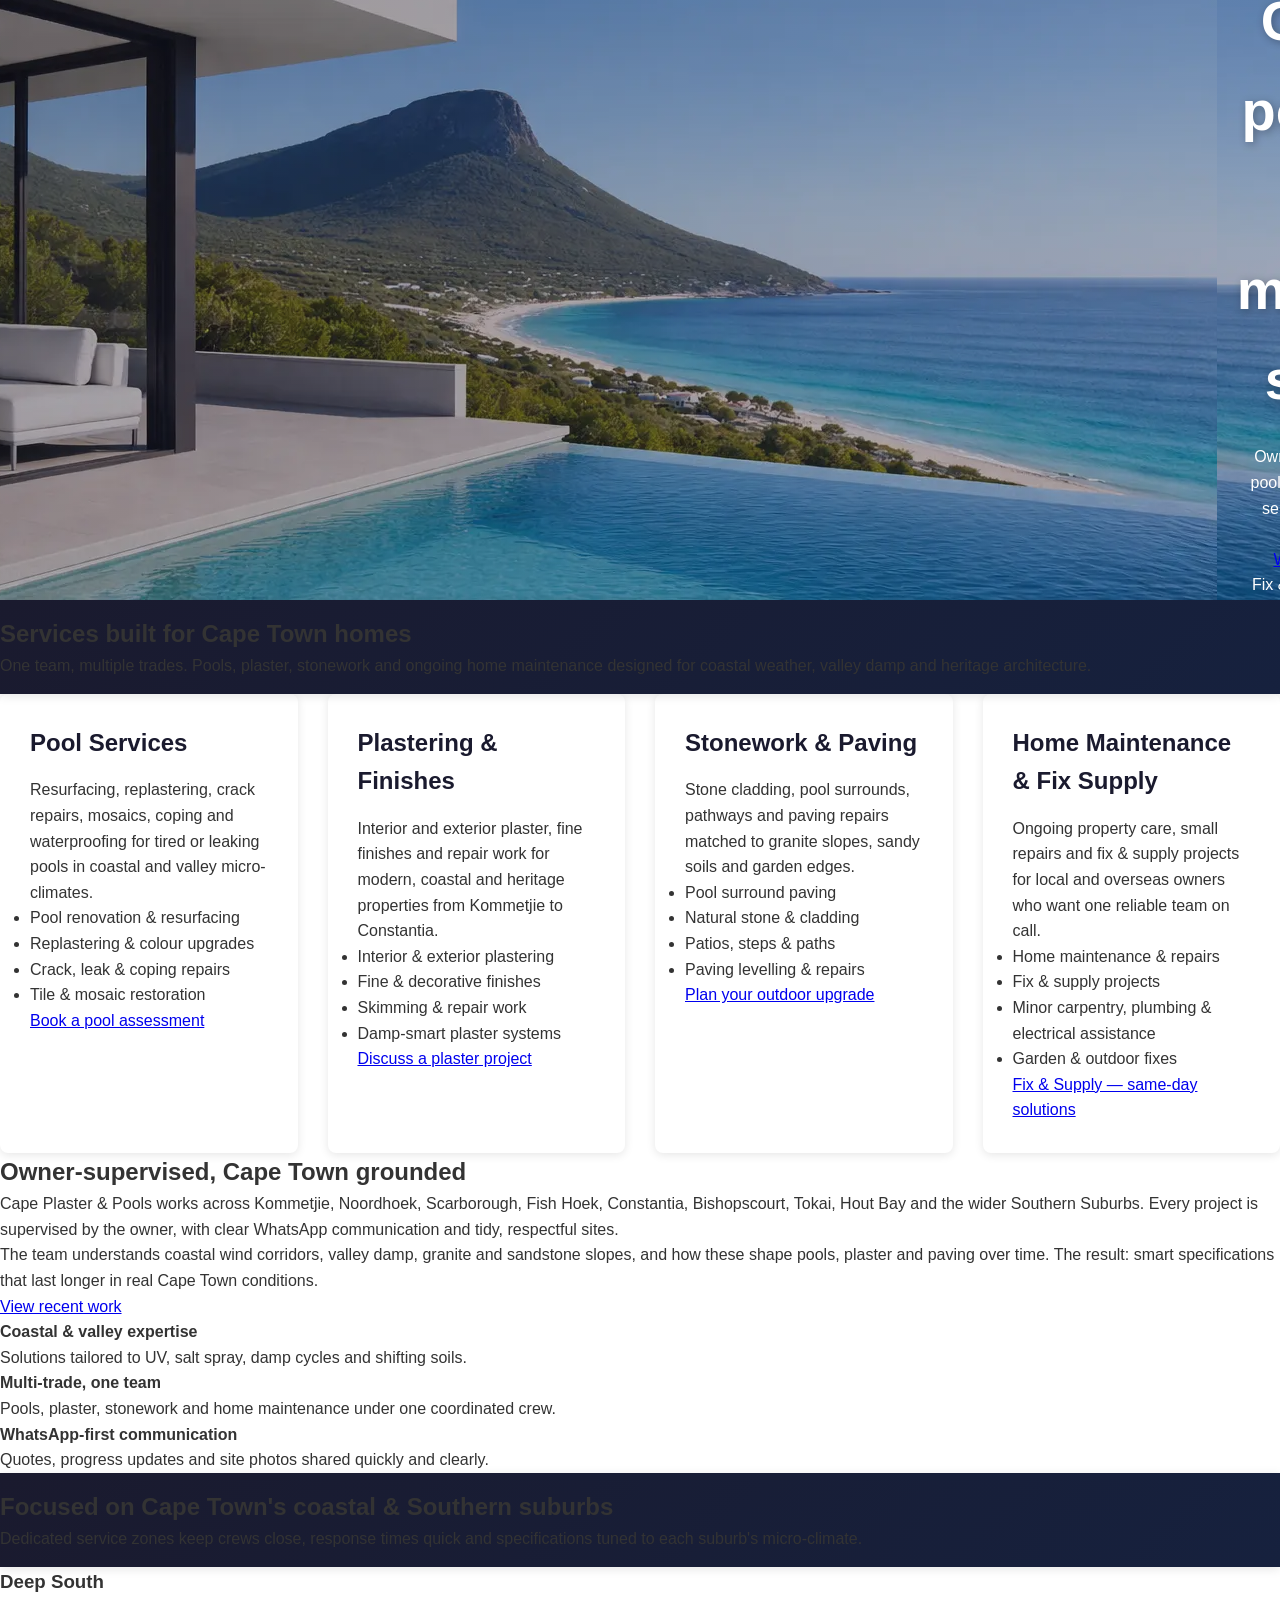
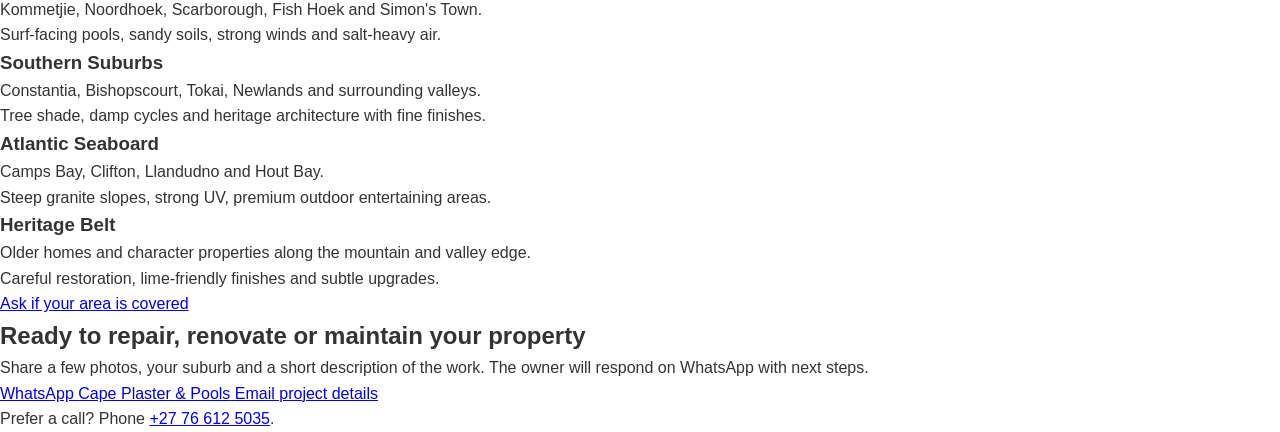
==== index.html @ d8435afc "Policy-gated update: index.html Full replacement with policy-gated version from POLICY-GATED-EXECUTI" ====
<!-- index.html -->
<!--
 * POLICY-GATED FILE
 * Validated against policy and docs before generation.
 * Do not modify outside approved batch tasks.
 * Source: POLICY-GATED-CPP-HANDOFF.md
 * Date: 21 December 2025
-->
<!DOCTYPE html>
<html lang="en">
<head>
    <meta charset="UTF-8" />
    <title>Cape Plaster &amp; Pools | Pool Renovation, Plastering &amp; Home Maintenance</title>
    <meta name="viewport" content="width=device-width, initial-scale=1" />
    <meta name="description" content="Premium pool renovation, plastering, stonework, waterproofing, and home maintenance across Cape Town's Southern Suburbs, Deep South, Atlantic Seaboard and Heritage Belt." />
    <link rel="stylesheet" href="./styles.css" />
    <script defer src="./partials/include.js"></script>
</head>
<body>
    <div id="site-header"></div>

    <main>
        <!-- Hero Section -->
        <section class="hero">
            <div class="hero-media">
                <div class="hero-image-wrap shimmer-border">
                    <img src="./assets/hero.webp" alt="Renovated turquoise pool in Scarborough with clean plaster and stone surround" class="hero-image" />
                </div>
            </div>
            <div class="hero-content">
                <h1>Cape Town pool, plaster &amp; home maintenance specialists</h1>
                <p class="hero-lead">
                    Owner-supervised teams delivering smooth pools, clean plaster, and reliable fix &amp; supply services across Cape Town's coastal and suburban homes.
                </p>
                <div class="hero-ctas">
                    <a href="#contact" class="button cta-primary">
                        <span class="button-text">WhatsApp a quote</span>
                    </a>
                    <a href="#services" class="button cta-secondary">
                        <span class="button-text">View core services</span>
                    </a>
                </div>
                <div class="hero-badges">
                    <span class="badge">Fix &amp; Supply specialists</span>
                    <span class="badge">Deep South coastal ready</span>
                    <span class="badge">Owner-supervised crews</span>
                </div>
            </div>
        </section>

        <!-- Services Overview -->
        <section id="services" class="section section-services">
            <header class="section-header">
                <h2>Services built for Cape Town homes</h2>
                <p>
                    One team, multiple trades. Pools, plaster, stonework and ongoing home maintenance designed for coastal weather, valley damp and heritage architecture.
                </p>
            </header>

            <div class="services-grid">
                <!-- Pool Services -->
                <article class="service-card">
                    <h3>Pool Services</h3>
                    <p>
                        Resurfacing, replastering, crack repairs, mosaics, coping and waterproofing for tired or leaking pools in coastal and valley micro-climates.
                    </p>
                    <ul class="service-list">
                        <li>Pool renovation &amp; resurfacing</li>
                        <li>Replastering &amp; colour upgrades</li>
                        <li>Crack, leak &amp; coping repairs</li>
                        <li>Tile &amp; mosaic restoration</li>
                    </ul>
                    <a href="#contact" class="service-link">Book a pool assessment</a>
                </article>

                <!-- Plastering & Finishes -->
                <article class="service-card">
                    <h3>Plastering &amp; Finishes</h3>
                    <p>
                        Interior and exterior plaster, fine finishes and repair work for modern, coastal and heritage properties from Kommetjie to Constantia.
                    </p>
                    <ul class="service-list">
                        <li>Interior &amp; exterior plastering</li>
                        <li>Fine &amp; decorative finishes</li>
                        <li>Skimming &amp; repair work</li>
                        <li>Damp-smart plaster systems</li>
                    </ul>
                    <a href="#contact" class="service-link">Discuss a plaster project</a>
                </article>

                <!-- Stonework & Paving -->
                <article class="service-card">
                    <h3>Stonework &amp; Paving</h3>
                    <p>
                        Stone cladding, pool surrounds, pathways and paving repairs matched to granite slopes, sandy soils and garden edges.
                    </p>
                    <ul class="service-list">
                        <li>Pool surround paving</li>
                        <li>Natural stone &amp; cladding</li>
                        <li>Patios, steps &amp; paths</li>
                        <li>Paving levelling &amp; repairs</li>
                    </ul>
                    <a href="#contact" class="service-link">Plan your outdoor upgrade</a>
                </article>

                <!-- Home Maintenance & Fix Supply -->
                <article class="service-card service-primary">
                    <h3>Home Maintenance &amp; Fix Supply</h3>
                    <p>
                        Ongoing property care, small repairs and fix &amp; supply projects for local and overseas owners who want one reliable team on call.
                    </p>
                    <ul class="service-list">
                        <li>Home maintenance &amp; repairs</li>
                        <li>Fix &amp; supply projects</li>
                        <li>Minor carpentry, plumbing &amp; electrical assistance</li>
                        <li>Garden &amp; outdoor fixes</li>
                    </ul>
                    <a href="#contact" class="service-link service-link-primary">Fix &amp; Supply — same-day solutions</a>
                </article>
            </div>
        </section>

        <!-- About Preview -->
        <section id="about" class="section section-about">
            <div class="about-inner">
                <div class="about-copy">
                    <h2>Owner-supervised, Cape Town grounded</h2>
                    <p>
                        Cape Plaster &amp; Pools works across Kommetjie, Noordhoek, Scarborough, Fish Hoek, Constantia, Bishopscourt, Tokai, Hout Bay and the wider Southern Suburbs.
                        Every project is supervised by the owner, with clear WhatsApp communication and tidy, respectful sites.
                    </p>
                    <p>
                        The team understands coastal wind corridors, valley damp, granite and sandstone slopes, and how these shape pools, plaster and paving over time.
                        The result: smart specifications that last longer in real Cape Town conditions.
                    </p>
                    <a href="#portfolio" class="button link-button">
                        <span class="button-text">View recent work</span>
                    </a>
                </div>
                <div class="about-points">
                    <div class="about-point">
                        <h4>Coastal &amp; valley expertise</h4>
                        <p>Solutions tailored to UV, salt spray, damp cycles and shifting soils.</p>
                    </div>
                    <div class="about-point">
                        <h4>Multi-trade, one team</h4>
                        <p>Pools, plaster, stonework and home maintenance under one coordinated crew.</p>
                    </div>
                    <div class="about-point">
                        <h4>WhatsApp-first communication</h4>
                        <p>Quotes, progress updates and site photos shared quickly and clearly.</p>
                    </div>
                </div>
            </div>
        </section>

        <!-- Areas Preview -->
        <section id="areas" class="section section-areas">
            <header class="section-header">
                <h2>Focused on Cape Town's coastal &amp; Southern suburbs</h2>
                <p>
                    Dedicated service zones keep crews close, response times quick and specifications tuned to each suburb's micro-climate.
                </p>
            </header>
            <div class="areas-grid">
                <article class="area-card">
                    <h3>Deep South</h3>
                    <p>Kommetjie, Noordhoek, Scarborough, Fish Hoek and Simon's Town.</p>
                    <p>Surf-facing pools, sandy soils, strong winds and salt-heavy air.</p>
                </article>
                <article class="area-card">
                    <h3>Southern Suburbs</h3>
                    <p>Constantia, Bishopscourt, Tokai, Newlands and surrounding valleys.</p>
                    <p>Tree shade, damp cycles and heritage architecture with fine finishes.</p>
                </article>
                <article class="area-card">
                    <h3>Atlantic Seaboard</h3>
                    <p>Camps Bay, Clifton, Llandudno and Hout Bay.</p>
                    <p>Steep granite slopes, strong UV, premium outdoor entertaining areas.</p>
                </article>
                <article class="area-card">
                    <h3>Heritage Belt</h3>
                    <p>Older homes and character properties along the mountain and valley edge.</p>
                    <p>Careful restoration, lime-friendly finishes and subtle upgrades.</p>
                </article>
            </div>
            <div class="areas-cta">
                <a href="#contact" class="button cta-secondary">
                    <span class="button-text">Ask if your area is covered</span>
                </a>
            </div>
        </section>

        <!-- Contact / Quote CTA -->
        <section id="contact" class="section section-contact">
            <div class="contact-inner">
                <div class="contact-copy">
                    <h2>Ready to repair, renovate or maintain your property</h2>
                    <p>
                        Share a few photos, your suburb and a short description of the work.
                        The owner will respond on WhatsApp with next steps.
                    </p>
                </div>
                <div class="contact-actions">
                    <a href="https://wa.me/27766125035?text=Hi%2C%20I%27d%20like%20a%20quote" class="button cta-primary" target="_blank" rel="noopener">
                        <span class="button-text">WhatsApp Cape Plaster &amp; Pools</span>
                    </a>
                    <a href="mailto:quote@capeplasterandpools.co.za" class="button cta-secondary">
                        <span class="button-text">Email project details</span>
                    </a>
                    <p class="contact-note">
                        Prefer a call? Phone <a href="tel:+27766125035">+27 76 612 5035</a>.
                    </p>
                </div>
            </div>
        </section>
    </main>

    <div id="site-footer"></div>
</body>
</html>
---- styles.css ----
* {
    margin: 0;
    padding: 0;
    box-sizing: border-box;
}

body {
    font-family: -apple-system, BlinkMacSystemFont, 'Segoe UI', Roboto, Oxygen, Ubuntu, Cantarell, sans-serif;
    line-height: 1.6;
    color: #333;
}

.container {
    max-width: 1200px;
    margin: 0 auto;
    padding: 0 20px;
}

/* Header Styles */
header {
    background: linear-gradient(135deg, #1a1a2e 0%, #16213e 100%);
    padding: 15px 0;
    position: sticky;
    top: 0;
    z-index: 1000;
    box-shadow: 0 2px 10px rgba(0,0,0,0.1);
}

.header-container {
    max-width: 1200px;
    margin: 0 auto;
    padding: 0 20px;
    display: flex;
    justify-content: space-between;
    align-items: center;
}

.logo-link {
    display: flex;
    align-items: center;
}

.logo {
    height: 40px;
    width: auto;
}

nav {
    display: flex;
    align-items: center;
    gap: 30px;
}

.nav-links {
    display: flex;
    list-style: none;
    gap: 30px;
    align-items: center;
}

.nav-links a {
    color: #fff;
    text-decoration: none;
    font-weight: 500;
    transition: color 0.3s ease;
}

.nav-links a:hover {
    color: #00d4ff;
}

.dropdown {
    position: relative;
}

.dropdown-content {
    display: none;
    position: absolute;
    top: 100%;
    left: 0;
    background: #16213e;
    min-width: 200px;
    box-shadow: 0 4px 12px rgba(0,0,0,0.2);
    border-radius: 4px;
    margin-top: 10px;
    padding: 10px 0;
}

.dropdown:hover .dropdown-content {
    display: block;
}

.dropdown-content a {
    display: block;
    padding: 10px 20px;
    color: #fff;
}

.dropdown-content a:hover {
    background: rgba(0, 212, 255, 0.1);
}

.header-cta {
    background: #00d4ff;
    color: #1a1a2e;
    padding: 10px 24px;
    border-radius: 4px;
    text-decoration: none;
    font-weight: 600;
    transition: all 0.3s ease;
}

.header-cta:hover {
    background: #00b8e6;
    transform: translateY(-2px);
}

/* Hero Section */
.hero {
    position: relative;
    height: 600px;
    display: flex;
    align-items: center;
    justify-content: center;
    text-align: center;
    color: white;
    overflow: hidden;
    background: url('./assets/hero.webp') center center/cover no-repeat;
}

.hero::before {
    content: '';
    position: absolute;
    top: 0;
    left: 0;
    right: 0;
    bottom: 0;
    background: linear-gradient(135deg, rgba(26, 26, 46, 0.4) 0%, rgba(22, 33, 62, 0.3) 100%);
    z-index: 1;
}

.hero-content {
    position: relative;
    z-index: 2;
    max-width: 800px;
    padding: 0 20px;
}

.hero h1 {
    font-size: 3.5rem;
    margin-bottom: 20px;
    font-weight: 700;
    text-shadow: 2px 2px 8px rgba(0,0,0,0.3);
}

.hero-subtitle {
    font-size: 1.8rem;
    margin-bottom: 15px;
    font-weight: 300;
    text-shadow: 1px 1px 4px rgba(0,0,0,0.3);
}

.hero-regions {
    font-size: 1.2rem;
    margin-bottom: 30px;
    opacity: 0.95;
    text-shadow: 1px 1px 4px rgba(0,0,0,0.3);
}

.cta-button {
    display: inline-block;
    background: #00d4ff;
    color: #1a1a2e;
    padding: 15px 40px;
    font-size: 1.1rem;
    font-weight: 600;
    text-decoration: none;
    border-radius: 4px;
    transition: all 0.3s ease;
    box-shadow: 0 4px 15px rgba(0, 212, 255, 0.3);
}

.cta-button:hover {
    background: #00b8e6;
    transform: translateY(-3px);
    box-shadow: 0 6px 20px rgba(0, 212, 255, 0.4);
}

/* Services Overview */
.services-overview {
    padding: 80px 0;
    background: #f8f9fa;
}

.services-overview h2 {
    text-align: center;
    font-size: 2.5rem;
    margin-bottom: 50px;
    color: #1a1a2e;
}

.services-grid {
    display: grid;
    grid-template-columns: repeat(auto-fit, minmax(250px, 1fr));
    gap: 30px;
}

.service-card {
    background: white;
    padding: 30px;
    border-radius: 8px;
    box-shadow: 0 2px 10px rgba(0,0,0,0.1);
    transition: transform 0.3s ease;
}

.service-card:hover {
    transform: translateY(-5px);
}

.service-card h3 {
    color: #1a1a2e;
    margin-bottom: 15px;
    font-size: 1.5rem;
}

/* About Preview */
.about-preview {
    padding: 80px 0;
    text-align: center;
}

.about-preview h2 {
    font-size: 2.5rem;
    margin-bottom: 30px;
    color: #1a1a2e;
}

.about-preview p {
    font-size: 1.2rem;
    max-width: 800px;
    margin: 0 auto;
    line-height: 1.8;
}

/* Footer Styles */
footer {
    background: linear-gradient(135deg, #1a1a2e 0%, #16213e 100%);
    color: #fff;
    padding: 60px 0 30px;
}

.footer-container {
    max-width: 1200px;
    margin: 0 auto;
    padding: 0 20px;
}

.footer-top {
    display: grid;
    grid-template-columns: 1fr 3fr;
    gap: 60px;
    margin-bottom: 40px;
    align-items: start;
}

.footer-logo-section {
    display: flex;
    flex-direction: column;
    align-items: center;
}

.footer-logo {
    height: 80px;
    width: auto;
    margin-bottom: 20px;
}

.footer-social {
    display: flex;
    gap: 15px;
    margin-bottom: 20px;
}

.social-icon {
    width: 32px;
    height: 32px;
    display: flex;
    align-items: center;
    justify-content: center;
    background: rgba(255, 255, 255, 0.1);
    border-radius: 50%;
    transition: all 0.3s ease;
    text-decoration: none;
    color: #fff;
    font-size: 16px;
}

.social-icon:hover {
    background: #00d4ff;
    color: #1a1a2e;
    transform: translateY(-3px);
}

.footer-whatsapp {
    background: #25D366;
    color: white;
    padding: 12px 28px;
    border-radius: 4px;
    text-decoration: none;
    font-weight: 600;
    transition: all 0.3s ease;
    display: inline-block;
}

.footer-whatsapp:hover {
    background: #20ba5a;
    transform: translateY(-2px);
}

.footer-grid {
    display: grid;
    grid-template-columns: repeat(5, 1fr);
    gap: 40px;
}

.footer-column h4 {
    margin-bottom: 20px;
    font-size: 1.1rem;
    color: #00d4ff;
}

.footer-column ul {
    list-style: none;
}

.footer-column ul li {
    margin-bottom: 12px;
}

.footer-column a {
    color: #fff;
    text-decoration: none;
    transition: color 0.3s ease;
}

.footer-column a:hover {
    color: #00d4ff;
}

.footer-text {
    text-align: center;
    margin-top: 40px;
    padding-top: 30px;
    border-top: 1px solid rgba(255, 255, 255, 0.1);
}

.footer-bottom {
    text-align: center;
    padding-top: 30px;
    margin-top: 30px;
    border-top: 1px solid rgba(255, 255, 255, 0.1);
    font-size: 0.9rem;
    opacity: 0.8;
}

/* Responsive Design */
@media (max-width: 768px) {
    .hero h1 {
        font-size: 2rem;
    }
    
    .hero-subtitle {
        font-size: 1.2rem;
    }
    
    .hero-regions {
        font-size: 1rem;
    }
    
    .nav-links {
        flex-direction: column;
        gap: 15px;
    }
    
    .footer-top {
        grid-template-columns: 1fr;
    }
    
    .footer-grid {
        grid-template-columns: repeat(2, 1fr);
        gap: 30px;
    }
}
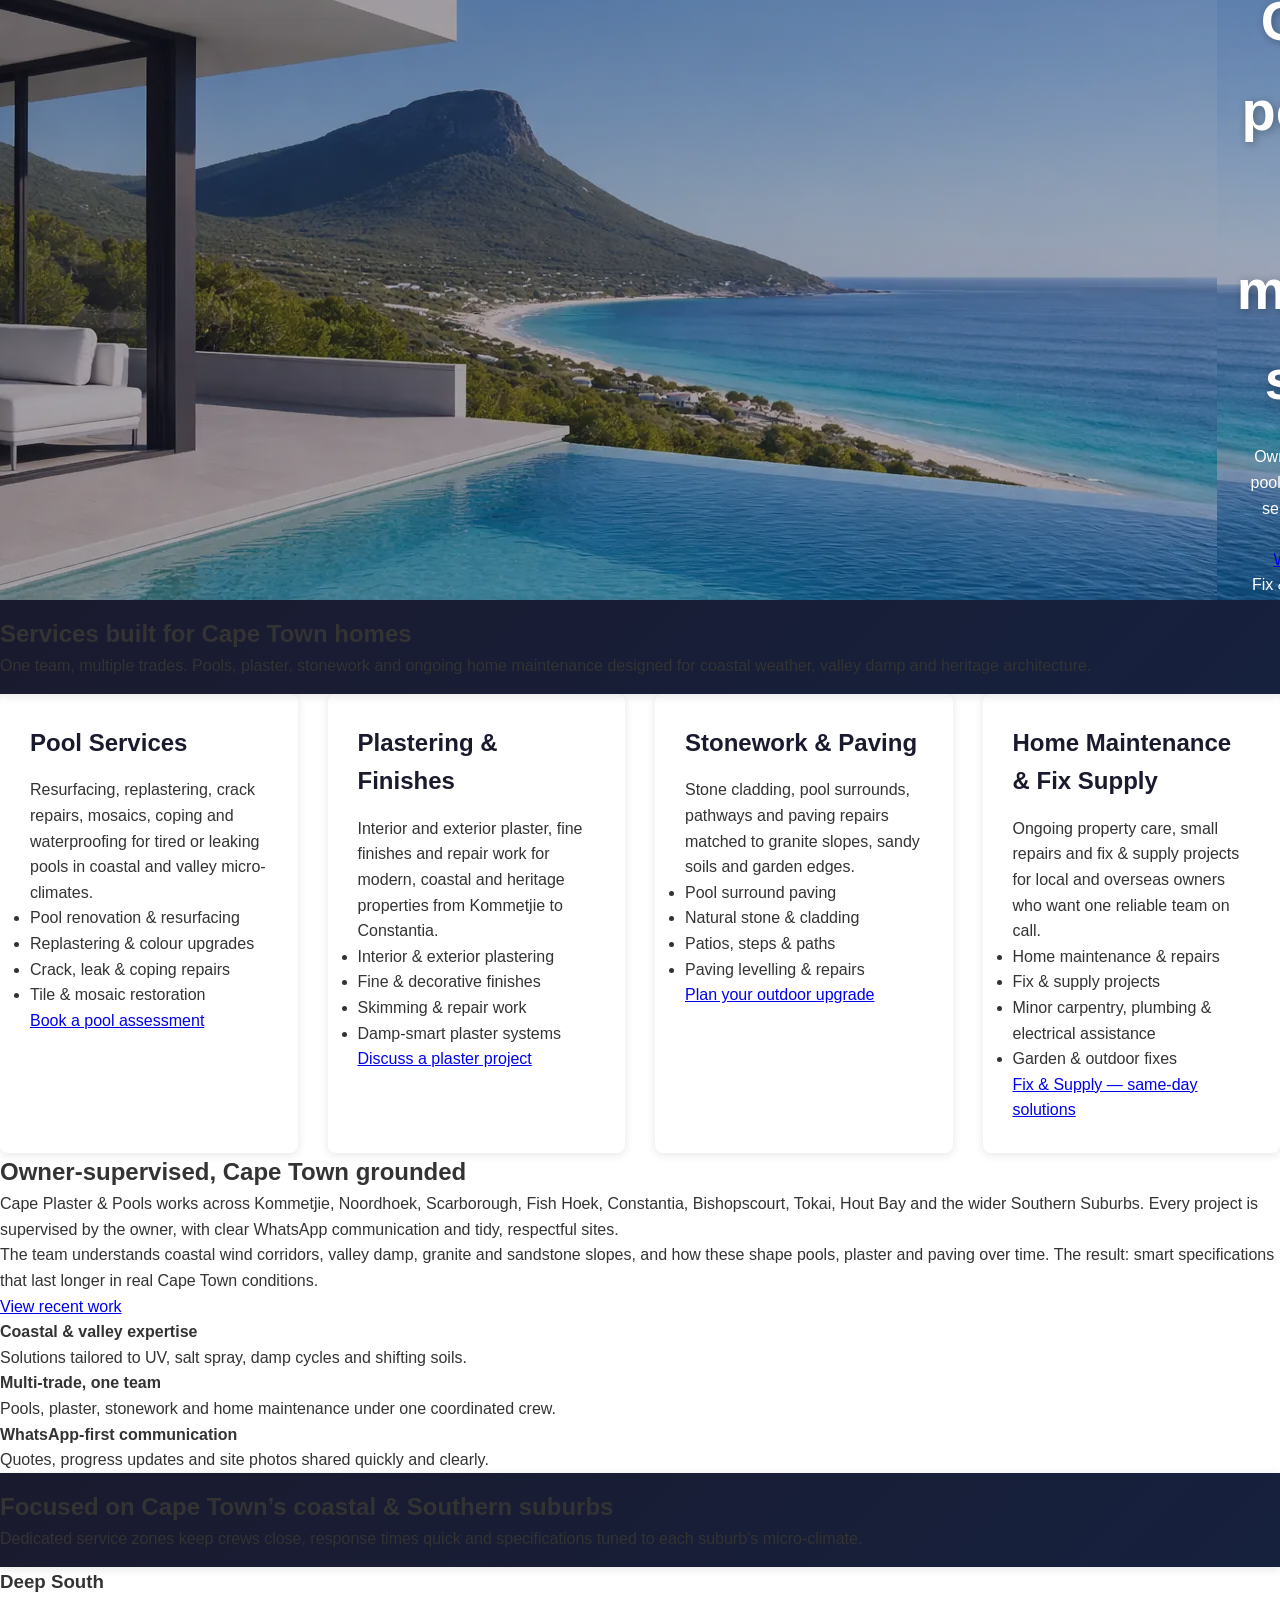
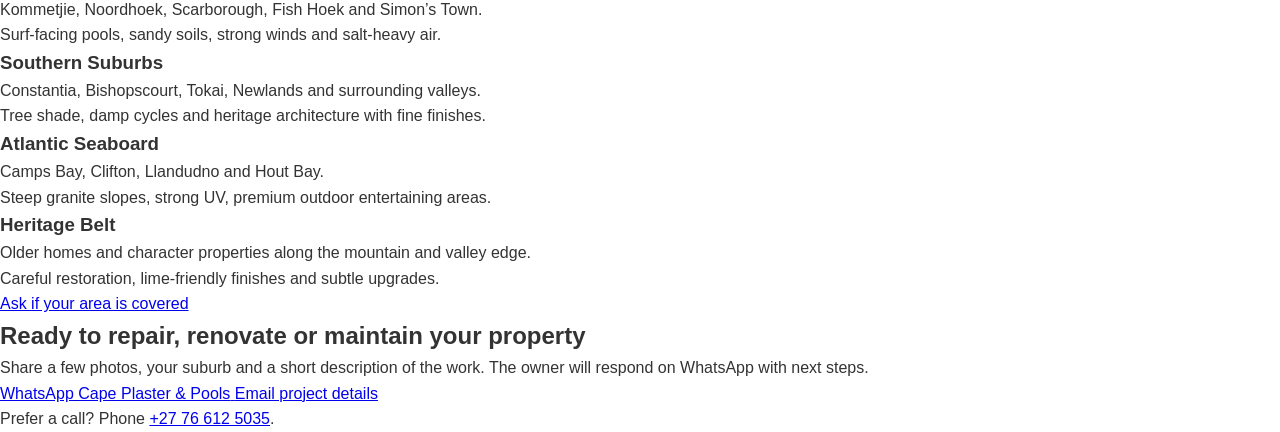
==== commit 3d327e2d: "Update index.html" ====
--- a/index.html
+++ b/index.html
@@ -1,3 +1,4 @@
+
 <!-- index.html -->
 <!--
  * POLICY-GATED FILE
@@ -12,7 +13,7 @@
     <meta charset="UTF-8" />
     <title>Cape Plaster &amp; Pools | Pool Renovation, Plastering &amp; Home Maintenance</title>
     <meta name="viewport" content="width=device-width, initial-scale=1" />
-    <meta name="description" content="Premium pool renovation, plastering, stonework, waterproofing, and home maintenance across Cape Town's Southern Suburbs, Deep South, Atlantic Seaboard and Heritage Belt." />
+    <meta name="description" content="Premium pool renovation, plastering, stonework, waterproofing, and home maintenance across Cape Town’s Southern Suburbs, Deep South, Atlantic Seaboard and Heritage Belt." />
     <link rel="stylesheet" href="./styles.css" />
     <script defer src="./partials/include.js"></script>
 </head>
@@ -30,7 +31,7 @@
             <div class="hero-content">
                 <h1>Cape Town pool, plaster &amp; home maintenance specialists</h1>
                 <p class="hero-lead">
-                    Owner-supervised teams delivering smooth pools, clean plaster, and reliable fix &amp; supply services across Cape Town's coastal and suburban homes.
+                    Owner-supervised teams delivering smooth pools, clean plaster, and reliable fix &amp; supply services across Cape Town’s coastal and suburban homes.
                 </p>
                 <div class="hero-ctas">
                     <a href="#contact" class="button cta-primary">
@@ -157,15 +158,15 @@
         <!-- Areas Preview -->
         <section id="areas" class="section section-areas">
             <header class="section-header">
-                <h2>Focused on Cape Town's coastal &amp; Southern suburbs</h2>
+                <h2>Focused on Cape Town’s coastal &amp; Southern suburbs</h2>
                 <p>
-                    Dedicated service zones keep crews close, response times quick and specifications tuned to each suburb's micro-climate.
+                    Dedicated service zones keep crews close, response times quick and specifications tuned to each suburb’s micro-climate.
                 </p>
             </header>
             <div class="areas-grid">
                 <article class="area-card">
                     <h3>Deep South</h3>
-                    <p>Kommetjie, Noordhoek, Scarborough, Fish Hoek and Simon's Town.</p>
+                    <p>Kommetjie, Noordhoek, Scarborough, Fish Hoek and Simon’s Town.</p>
                     <p>Surf-facing pools, sandy soils, strong winds and salt-heavy air.</p>
                 </article>
                 <article class="area-card">
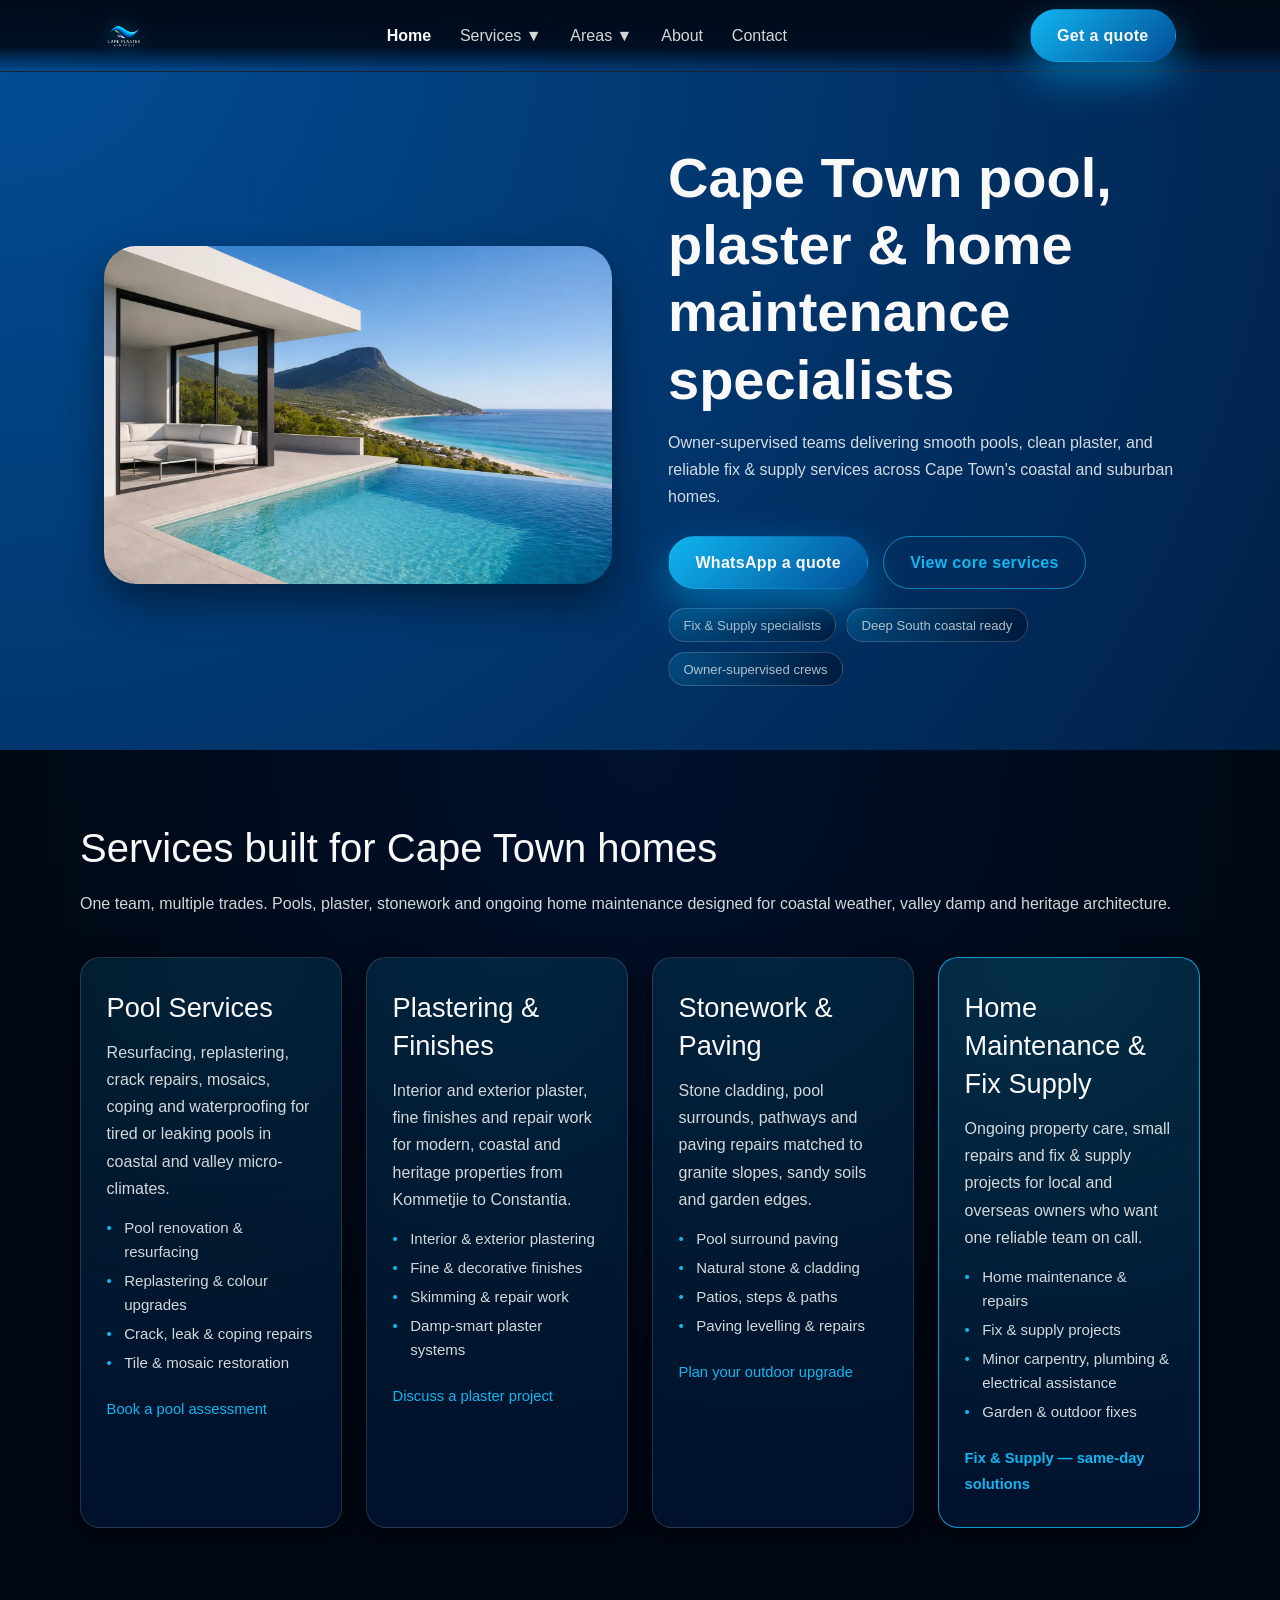
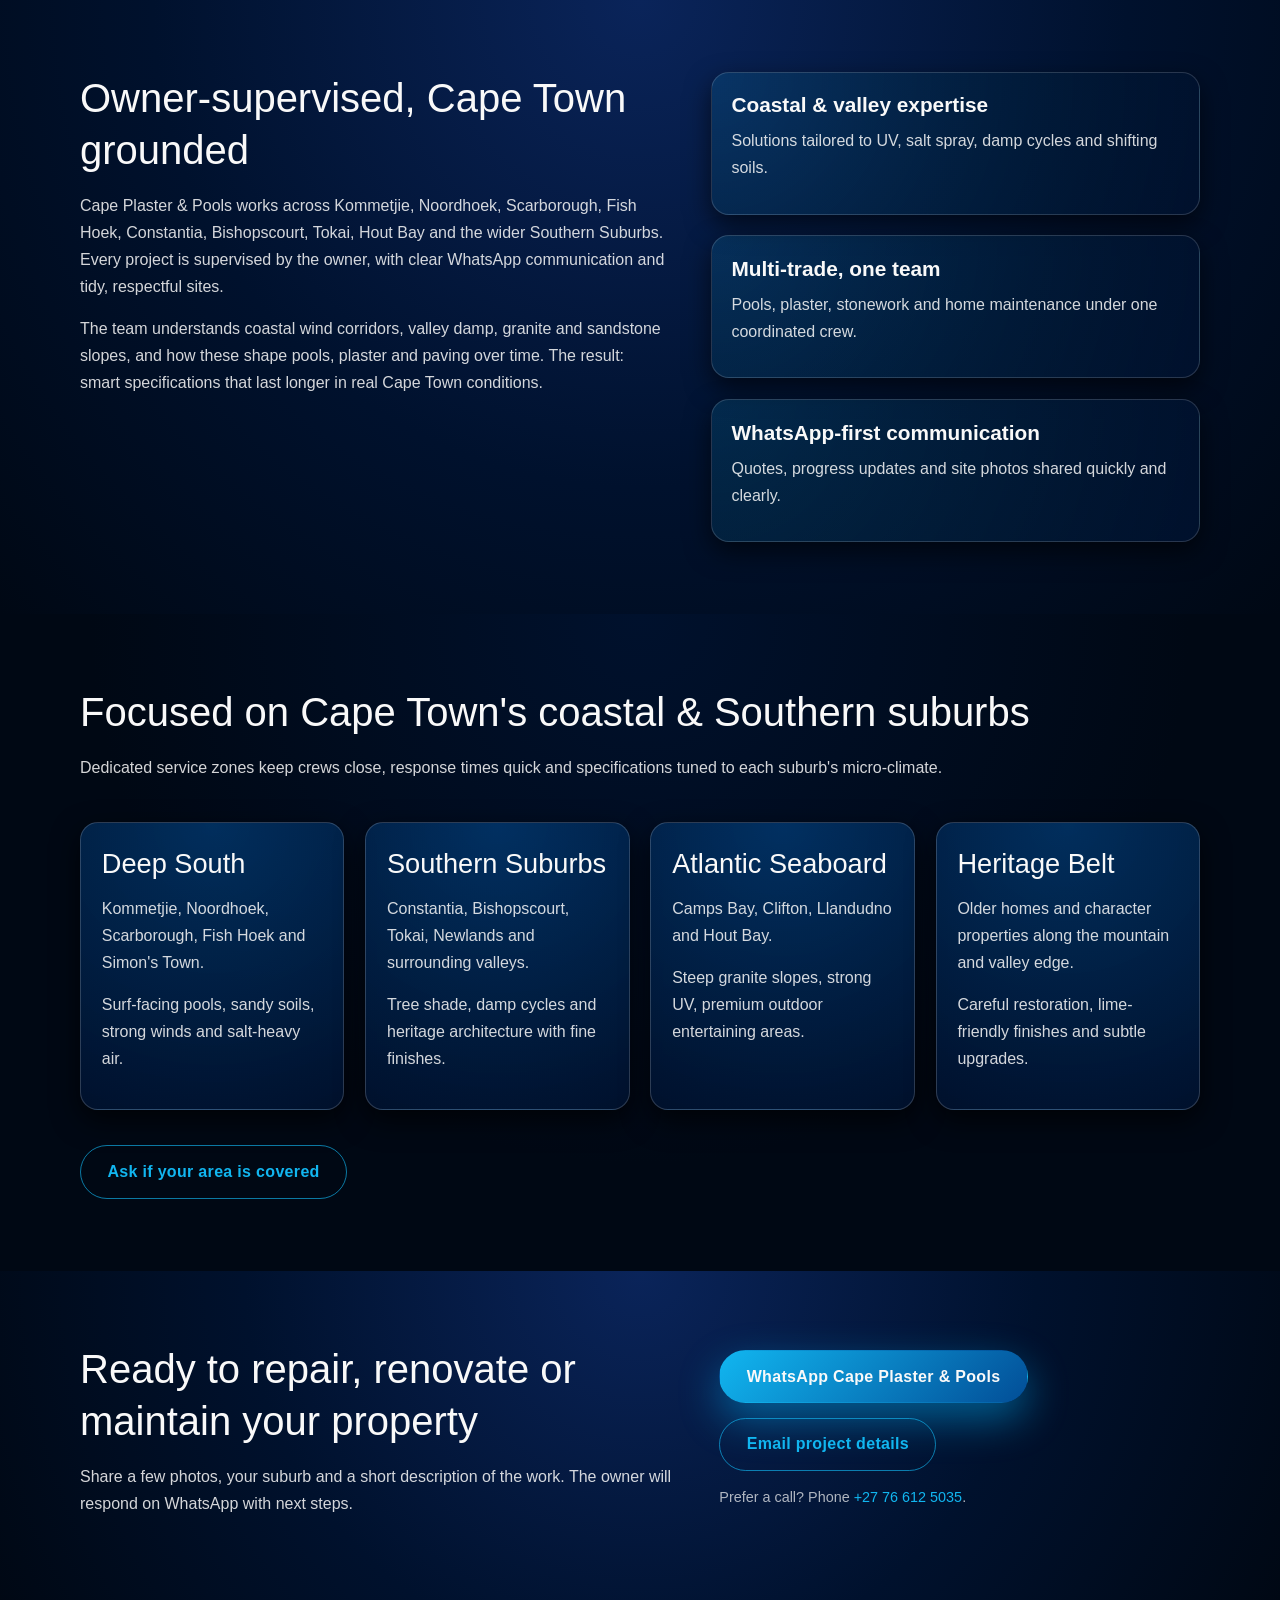
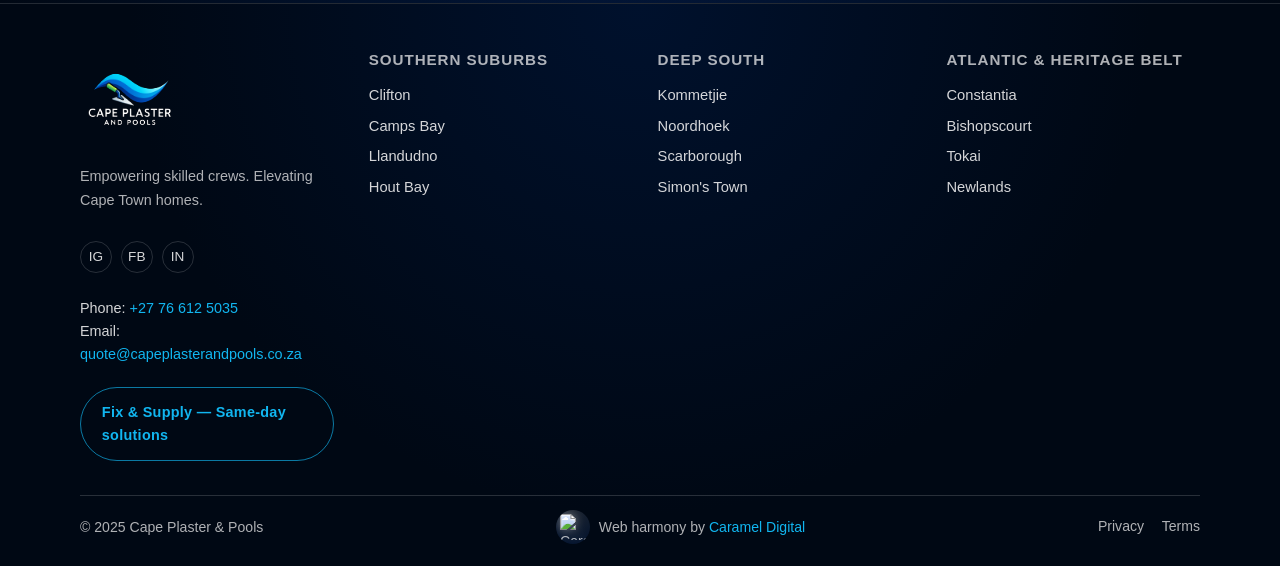
==== commit 21a6d5da: "feat: add favicon links and remove portfolio button from about section" ====
--- a/index.html
+++ b/index.html
@@ -1,11 +1,10 @@
-
 <!-- index.html -->
 <!--
  * POLICY-GATED FILE
  * Validated against policy and docs before generation.
  * Do not modify outside approved batch tasks.
  * Source: POLICY-GATED-CPP-HANDOFF.md
- * Date: 21 December 2025
+ * Date: 2 January 2026
 -->
 <!DOCTYPE html>
 <html lang="en">
@@ -13,7 +12,12 @@
     <meta charset="UTF-8" />
     <title>Cape Plaster &amp; Pools | Pool Renovation, Plastering &amp; Home Maintenance</title>
     <meta name="viewport" content="width=device-width, initial-scale=1" />
-    <meta name="description" content="Premium pool renovation, plastering, stonework, waterproofing, and home maintenance across Cape Town’s Southern Suburbs, Deep South, Atlantic Seaboard and Heritage Belt." />
+    <meta name="description" content="Premium pool renovation, plastering, stonework, waterproofing, and home maintenance across Cape Town's Southern Suburbs, Deep South, Atlantic Seaboard and Heritage Belt." />
+    
+    <!-- Favicon -->
+    <link rel="icon" type="image/svg+xml" href="./favicon.svg" />
+    <link rel="alternate icon" href="./favicon.ico" />
+    
     <link rel="stylesheet" href="./styles.css" />
     <script defer src="./partials/include.js"></script>
 </head>
@@ -31,7 +35,7 @@
             <div class="hero-content">
                 <h1>Cape Town pool, plaster &amp; home maintenance specialists</h1>
                 <p class="hero-lead">
-                    Owner-supervised teams delivering smooth pools, clean plaster, and reliable fix &amp; supply services across Cape Town’s coastal and suburban homes.
+                    Owner-supervised teams delivering smooth pools, clean plaster, and reliable fix &amp; supply services across Cape Town's coastal and suburban homes.
                 </p>
                 <div class="hero-ctas">
                     <a href="#contact" class="button cta-primary">
@@ -134,9 +138,6 @@
                         The team understands coastal wind corridors, valley damp, granite and sandstone slopes, and how these shape pools, plaster and paving over time.
                         The result: smart specifications that last longer in real Cape Town conditions.
                     </p>
-                    <a href="#portfolio" class="button link-button">
-                        <span class="button-text">View recent work</span>
-                    </a>
                 </div>
                 <div class="about-points">
                     <div class="about-point">
@@ -158,15 +159,15 @@
         <!-- Areas Preview -->
         <section id="areas" class="section section-areas">
             <header class="section-header">
-                <h2>Focused on Cape Town’s coastal &amp; Southern suburbs</h2>
+                <h2>Focused on Cape Town's coastal &amp; Southern suburbs</h2>
                 <p>
-                    Dedicated service zones keep crews close, response times quick and specifications tuned to each suburb’s micro-climate.
+                    Dedicated service zones keep crews close, response times quick and specifications tuned to each suburb's micro-climate.
                 </p>
             </header>
             <div class="areas-grid">
                 <article class="area-card">
                     <h3>Deep South</h3>
-                    <p>Kommetjie, Noordhoek, Scarborough, Fish Hoek and Simon’s Town.</p>
+                    <p>Kommetjie, Noordhoek, Scarborough, Fish Hoek and Simon's Town.</p>
                     <p>Surf-facing pools, sandy soils, strong winds and salt-heavy air.</p>
                 </article>
                 <article class="area-card">
@@ -219,4 +220,4 @@
 
     <div id="site-footer"></div>
 </body>
-</html>
+</html>
--- a/styles.css
+++ b/styles.css
@@ -1,393 +1,980 @@
-* {
+/* styles.css */
+/*
+ * POLICY-GATED FILE
+ * Validated against policy and docs before generation.
+ * Do not modify outside approved batch tasks.
+ * Source: POLICY-GATED-CPP-HANDOFF.md
+ * Date: 21 December 2025
+ */
+
+/* Root tokens */
+:root {
+    /* Official CPP Colors - DO NOT DEVIATE */
+    --deep-dark-blue: #00112d;
+    --dark-blue: #0a245a;
+    --vivid-azure: #024e97;
+    --bright-blue: #11b6f0;
+    --light-grey: #f9f9f9;
+
+    /* Text Colors */
+    --text-primary: #f9f9f9;
+    --text-secondary: rgba(249, 249, 249, 0.85);
+    --text-dim: rgba(249, 249, 249, 0.7);
+
+    /* Other tokens */
+    --header-height: 72px;
+    --container-width: 1120px;
+    --radius-soft: 14px;
+    --radius-pill: 999px;
+    --shadow-soft: 0 18px 40px rgba(0, 0, 0, 0.45);
+    --transition-fast: 0.22s ease-out;
+    --transition-med: 0.4s ease-out;
+}
+
+/* Global reset */
+*,
+*::before,
+*::after {
+    box-sizing: border-box;
+}
+
+html,
+body {
     margin: 0;
     padding: 0;
-    box-sizing: border-box;
 }
 
 body {
-    font-family: -apple-system, BlinkMacSystemFont, 'Segoe UI', Roboto, Oxygen, Ubuntu, Cantarell, sans-serif;
+    font-family: -apple-system, BlinkMacSystemFont, "Segoe UI", Roboto, Oxygen, Ubuntu, Cantarell, sans-serif;
+    font-weight: 400;
+    font-size: 1rem;
     line-height: 1.6;
-    color: #333;
-}
-
-.container {
-    max-width: 1200px;
+    color: var(--text-primary);
+    background: radial-gradient(circle at top left, #024e97 0%, #00112d 50%, #000814 100%);
+    min-height: 100vh;
+    text-rendering: optimizeLegibility;
+}
+
+/* Typography (locked weights & sizes) */
+h1 {
+    font-weight: 700;
+    font-size: 3.5rem;
+    line-height: 1.2;
+    margin: 0 0 1rem;
+    color: var(--text-primary);
+}
+
+h2 {
+    font-weight: 500;
+    font-size: 2.5rem;
+    line-height: 1.3;
+    margin: 0 0 1rem;
+    color: var(--text-primary);
+}
+
+h3 {
+    font-weight: 500;
+    font-size: 1.7rem;
+    line-height: 1.4;
+    margin: 0 0 0.75rem;
+    color: var(--text-primary);
+}
+
+h4 {
+    font-weight: 600;
+    font-size: 1.3rem;
+    line-height: 1.4;
+    margin: 0 0 0.5rem;
+    color: var(--text-primary);
+}
+
+p {
+    font-weight: 400;
+    font-size: 1rem;
+    line-height: 1.7;
+    margin: 0 0 0.9rem;
+    color: var(--text-secondary);
+}
+
+/* Layout helpers */
+main {
+    padding-top: var(--header-height);
+}
+
+.section {
+    padding: 4.5rem 1.5rem;
+}
+
+.section:nth-of-type(odd) {
+    background: radial-gradient(circle at top, #0a245a 0%, #00112d 55%, #000814 100%);
+}
+
+.section:nth-of-type(even) {
+    background: radial-gradient(circle at top, #00112d 0%, #000814 60%);
+}
+
+.section-header {
+    max-width: var(--container-width);
+    margin: 0 auto 2.5rem;
+    text-align: left;
+}
+
+/* Buttons */
+.button {
+    display: inline-flex;
+    align-items: center;
+    justify-content: center;
+    padding: 0.8rem 1.65rem;
+    border-radius: var(--radius-pill);
+    border: 1px solid transparent;
+    text-decoration: none;
+    cursor: pointer;
+    position: relative;
+    overflow: hidden;
+    transition: transform var(--transition-fast), box-shadow var(--transition-fast), background var(--transition-fast), border-color var(--transition-fast);
+}
+
+.button-text {
+    font-weight: 600;
+    letter-spacing: 0.02em;
+    color: var(--text-primary);
+}
+
+.cta-primary {
+    background: linear-gradient(135deg, var(--bright-blue), var(--vivid-azure));
+    box-shadow: 0 16px 40px rgba(0, 182, 255, 0.45);
+}
+
+.cta-primary::after {
+    content: "";
+    position: absolute;
+    inset: 0;
+    background: radial-gradient(circle at top left, rgba(255, 255, 255, 0.3), transparent 55%);
+    opacity: 0;
+    transition: opacity var(--transition-med);
+}
+
+.cta-primary:hover::after {
+    opacity: 1;
+}
+
+.cta-primary:hover {
+    transform: translateY(-1px) scale(1.02);
+    box-shadow: 0 18px 48px rgba(0, 182, 255, 0.55);
+}
+
+.cta-secondary {
+    background: transparent;
+    border-color: rgba(17, 182, 240, 0.65);
+    color: var(--bright-blue);
+}
+
+.cta-secondary .button-text {
+    color: var(--bright-blue);
+}
+
+.cta-secondary:hover {
+    background: rgba(2, 78, 151, 0.45);
+    border-color: var(--bright-blue);
+    box-shadow: 0 14px 32px rgba(0, 0, 0, 0.6);
+}
+
+/* Link button */
+.link-button {
+    background: transparent;
+    border-color: rgba(249, 249, 249, 0.22);
+}
+
+.link-button .button-text {
+    color: var(--text-secondary);
+}
+
+.link-button:hover {
+    background: rgba(2, 78, 151, 0.3);
+    border-color: rgba(249, 249, 249, 0.4);
+}
+
+/* Hero */
+.hero {
+    display: grid;
+    grid-template-columns: minmax(0, 1.1fr) minmax(0, 1.1fr);
+    gap: 3.5rem;
+    align-items: center;
+    padding: 4.5rem 1.5rem 4rem;
+    max-width: var(--container-width);
     margin: 0 auto;
-    padding: 0 20px;
-}
-
-/* Header Styles */
-header {
-    background: linear-gradient(135deg, #1a1a2e 0%, #16213e 100%);
-    padding: 15px 0;
-    position: sticky;
-    top: 0;
-    z-index: 1000;
-    box-shadow: 0 2px 10px rgba(0,0,0,0.1);
-}
-
-.header-container {
-    max-width: 1200px;
+}
+
+.hero-media {
+    order: 1;
+}
+
+.hero-content {
+    order: 2;
+}
+
+.hero-image-wrap {
+    border-radius: 32px;
+    overflow: hidden;
+    position: relative;
+    box-shadow: var(--shadow-soft);
+    transform: translate3d(0, 0, 0);
+}
+
+.hero-image {
+    display: block;
+    width: 100%;
+    height: auto;
+    object-fit: cover;
+}
+
+/* Hero shimmer border */
+.shimmer-border::before {
+    content: "";
+    position: absolute;
+    inset: -2px;
+    border-radius: inherit;
+    background: conic-gradient(
+        from 180deg,
+        rgba(17, 182, 240, 0.1),
+        rgba(17, 182, 240, 0.7),
+        rgba(2, 78, 151, 0.6),
+        rgba(0, 17, 45, 0.4),
+        rgba(17, 182, 240, 0.7),
+        rgba(17, 182, 240, 0.1)
+    );
+    opacity: 0.85;
+    mask: linear-gradient(#000 0 0) content-box, linear-gradient(#000 0 0);
+    -webkit-mask-composite: xor;
+    mask-composite: exclude;
+    padding: 2px;
+    animation: border-orbit 12s linear infinite;
+}
+
+@keyframes border-orbit {
+    0% {
+        transform: rotate(0deg);
+    }
+    100% {
+        transform: rotate(360deg);
+    }
+}
+
+.hero-lead {
+    max-width: 34rem;
+}
+
+.hero-ctas {
+    display: flex;
+    flex-wrap: wrap;
+    gap: 0.9rem;
+    margin: 1.6rem 0 1.2rem;
+}
+
+.hero-badges {
+    display: flex;
+    flex-wrap: wrap;
+    gap: 0.6rem;
+}
+
+.badge {
+    padding: 0.35rem 0.9rem;
+    border-radius: var(--radius-pill);
+    border: 1px solid rgba(249, 249, 249, 0.18);
+    background: radial-gradient(circle at top left, rgba(17, 182, 240, 0.2), rgba(0, 17, 45, 0.65));
+    font-size: 0.82rem;
+    color: var(--text-dim);
+}
+
+/* Services */
+.section-services .services-grid {
+    max-width: var(--container-width);
     margin: 0 auto;
-    padding: 0 20px;
-    display: flex;
+    display: flex;
+    flex-wrap: wrap;
+    gap: 1.5rem;
     justify-content: space-between;
-    align-items: center;
-}
-
-.logo-link {
-    display: flex;
-    align-items: center;
-}
-
-.logo {
+}
+
+.service-card {
+    background: radial-gradient(circle at top, rgba(17, 182, 240, 0.14), rgba(0, 17, 45, 0.98));
+    border-radius: 20px;
+    padding: 1.9rem 1.6rem;
+    flex: 1 1 23%;
+    min-width: 230px;
+    border: 1px solid rgba(249, 249, 249, 0.14);
+    box-shadow: 0 8px 26px rgba(0, 0, 0, 0.55);
+    position: relative;
+    overflow: hidden;
+    transition: transform var(--transition-med), box-shadow var(--transition-med), border-color var(--transition-med), background var(--transition-med);
+}
+
+.service-card::after {
+    content: "";
+    position: absolute;
+    inset: 0;
+    background: radial-gradient(circle at top left, rgba(17, 182, 240, 0.35), transparent 60%);
+    opacity: 0;
+    transition: opacity var(--transition-med);
+}
+
+.service-card:hover {
+    transform: translateY(-6px);
+    box-shadow: 0 18px 40px rgba(0, 0, 0, 0.75);
+    border-color: rgba(17, 182, 240, 0.7);
+}
+
+.service-card:hover::after {
+    opacity: 1;
+}
+
+.service-primary {
+    background: radial-gradient(circle at top, rgba(17, 182, 240, 0.22), rgba(0, 17, 45, 0.98));
+    border-color: rgba(17, 182, 240, 0.8);
+}
+
+.service-list {
+    list-style: none;
+    padding: 0;
+    margin: 0 0 1.3rem;
+}
+
+.service-list li {
+    position: relative;
+    padding-left: 1.1rem;
+    margin-bottom: 0.3rem;
+    font-size: 0.94rem;
+    color: var(--text-secondary);
+}
+
+.service-list li::before {
+    content: "•";
+    position: absolute;
+    left: 0;
+    color: var(--bright-blue);
+}
+
+.service-link {
+    font-size: 0.92rem;
+    text-decoration: none;
+    color: var(--bright-blue);
+    position: relative;
+    padding-bottom: 0.1rem;
+}
+
+.service-link::after {
+    content: "";
+    position: absolute;
+    left: 0;
+    bottom: 0;
+    width: 0;
+    height: 1px;
+    background: linear-gradient(90deg, var(--bright-blue), transparent);
+    transition: width var(--transition-fast);
+}
+
+.service-link:hover::after {
+    width: 100%;
+}
+
+.service-link-primary {
+    font-weight: 600;
+}
+
+/* About */
+.section-about .about-inner {
+    max-width: var(--container-width);
+    margin: 0 auto;
+    display: grid;
+    grid-template-columns: minmax(0, 1.2fr) minmax(0, 1fr);
+    gap: 2.8rem;
+    align-items: start;
+}
+
+.about-points {
+    display: grid;
+    gap: 1.3rem;
+}
+
+.about-point {
+    background: radial-gradient(circle at top left, rgba(17, 182, 240, 0.14), rgba(0, 17, 45, 0.98));
+    border-radius: 18px;
+    padding: 1.1rem 1.2rem;
+    border: 1px solid rgba(249, 249, 249, 0.16);
+    box-shadow: 0 10px 26px rgba(0, 0, 0, 0.6);
+}
+
+/* Areas */
+.section-areas .areas-grid {
+    max-width: var(--container-width);
+    margin: 0 auto 2.2rem;
+    display: grid;
+    grid-template-columns: repeat(4, minmax(0, 1fr));
+    gap: 1.3rem;
+}
+
+.area-card {
+    background: radial-gradient(circle at top, rgba(2, 78, 151, 0.55), rgba(0, 17, 45, 0.98));
+    border-radius: 18px;
+    padding: 1.4rem 1.3rem;
+    border: 1px solid rgba(249, 249, 249, 0.18);
+    box-shadow: 0 10px 28px rgba(0, 0, 0, 0.7);
+}
+
+.areas-cta {
+    text-align: left;
+    max-width: var(--container-width);
+    margin: 0 auto;
+}
+
+/* Contact */
+.section-contact .contact-inner {
+    max-width: var(--container-width);
+    margin: 0 auto;
+    display: grid;
+    grid-template-columns: minmax(0, 1.25fr) minmax(0, 1fr);
+    gap: 2.4rem;
+    align-items: center;
+}
+
+.contact-actions {
+    display: flex;
+    flex-direction: column;
+    align-items: flex-start;
+    gap: 0.9rem;
+}
+
+.contact-note {
+    font-size: 0.9rem;
+    color: var(--text-dim);
+}
+
+.contact-note a {
+    color: var(--bright-blue);
+    text-decoration: none;
+}
+
+/* Header */
+.site-header {
+    position: fixed;
+    inset: 0 0 auto 0;
+    height: var(--header-height);
+    display: flex;
+    align-items: center;
+    justify-content: center;
+    z-index: 20;
+    background: linear-gradient(to bottom, rgba(0, 8, 20, 0.96), rgba(0, 8, 20, 0.92), rgba(0, 8, 20, 0.86), transparent);
+    border-bottom: 1px solid rgba(249, 249, 249, 0.1);
+    backdrop-filter: blur(20px);
+}
+
+.header-inner {
+    width: 100%;
+    max-width: var(--container-width);
+    padding: 0 1.5rem;
+    display: flex;
+    align-items: center;
+    justify-content: space-between;
+    gap: 1.5rem;
+}
+
+.header-left {
+    display: flex;
+    align-items: center;
+    gap: 0.75rem;
+}
+
+.header-logo-link {
+    display: inline-flex;
+    align-items: center;
+    justify-content: center;
+}
+
+.header-logo {
     height: 40px;
     width: auto;
 }
 
-nav {
-    display: flex;
-    align-items: center;
-    gap: 30px;
-}
-
-.nav-links {
-    display: flex;
-    list-style: none;
-    gap: 30px;
-    align-items: center;
-}
-
-.nav-links a {
-    color: #fff;
+/* Logo glow */
+.header-logo {
+    filter: drop-shadow(0 0 10px rgba(17, 182, 240, 0.4));
+    transition: filter var(--transition-fast), transform var(--transition-fast);
+}
+
+.header-logo:hover {
+    transform: translateY(-1px);
+    filter: drop-shadow(0 0 18px rgba(17, 182, 240, 0.8));
+}
+
+/* Nav */
+.nav {
+    display: flex;
+    align-items: center;
+    gap: 1.8rem;
+}
+
+.nav-link,
+.nav-dropdown-toggle {
+    background: none;
+    border: none;
+    padding: 0;
+    font: inherit;
+    color: var(--text-secondary);
+    cursor: pointer;
+    position: relative;
+    font-weight: 500;
     text-decoration: none;
-    font-weight: 500;
-    transition: color 0.3s ease;
-}
-
-.nav-links a:hover {
-    color: #00d4ff;
-}
-
-.dropdown {
+}
+
+.nav-link-active {
+    font-weight: 600;
+    color: var(--text-primary);
+}
+
+.nav-link::after,
+.nav-dropdown-toggle::after {
+    content: "";
+    position: absolute;
+    left: 0;
+    bottom: -0.35rem;
+    width: 0;
+    height: 2px;
+    background: linear-gradient(90deg, var(--bright-blue), transparent);
+    transition: width var(--transition-fast);
+}
+
+.nav-link:hover::after,
+.nav-dropdown-toggle:hover::after {
+    width: 100%;
+}
+
+.nav-dropdown {
     position: relative;
 }
 
-.dropdown-content {
+.nav-dropdown-menu {
+    position: absolute;
+    top: calc(100% + 0.6rem);
+    left: 0;
+    min-width: 220px;
+    background: radial-gradient(circle at top, #0a245a 0%, #00112d 70%);
+    border-radius: 14px;
+    padding: 0.7rem 0;
+    box-shadow: 0 18px 40px rgba(0, 0, 0, 0.9);
+    border: 1px solid rgba(249, 249, 249, 0.16);
+    opacity: 0;
+    pointer-events: none;
+    transform: translateY(6px);
+    transition: opacity var(--transition-fast), transform var(--transition-fast);
+    z-index: 30;
+}
+
+.nav-dropdown.open .nav-dropdown-menu {
+    opacity: 1;
+    pointer-events: auto;
+    transform: translateY(0);
+}
+
+.nav-dropdown-item {
+    display: block;
+    padding: 0.55rem 1rem;
+    font-size: 0.95rem;
+    color: var(--text-secondary);
+    text-decoration: none;
+    white-space: nowrap;
+}
+
+.nav-dropdown-item:hover {
+    background: rgba(17, 182, 240, 0.16);
+    color: var(--text-primary);
+}
+
+/* Header CTA */
+.header-cta {
+    display: flex;
+    align-items: center;
+    gap: 0.75rem;
+}
+
+/* Mobile nav */
+.nav-toggle {
     display: none;
-    position: absolute;
-    top: 100%;
-    left: 0;
-    background: #16213e;
-    min-width: 200px;
-    box-shadow: 0 4px 12px rgba(0,0,0,0.2);
-    border-radius: 4px;
-    margin-top: 10px;
-    padding: 10px 0;
-}
-
-.dropdown:hover .dropdown-content {
-    display: block;
-}
-
-.dropdown-content a {
-    display: block;
-    padding: 10px 20px;
-    color: #fff;
-}
-
-.dropdown-content a:hover {
-    background: rgba(0, 212, 255, 0.1);
-}
-
-.header-cta {
-    background: #00d4ff;
-    color: #1a1a2e;
-    padding: 10px 24px;
-    border-radius: 4px;
+    background: none;
+    border: none;
+    color: var(--text-primary);
+    cursor: pointer;
+}
+
+.nav-toggle-bar {
+    width: 20px;
+    height: 2px;
+    background: var(--text-primary);
+    border-radius: 999px;
+    transition: transform var(--transition-fast), opacity var(--transition-fast);
+}
+
+.nav-toggle-bars {
+    display: flex;
+    flex-direction: column;
+    gap: 4px;
+}
+
+/* Footer */
+.site-footer {
+    background: radial-gradient(circle at top, #00112d 0%, #000814 60%);
+    border-top: 1px solid rgba(249, 249, 249, 0.14);
+    padding: 2.8rem 1.5rem 1.4rem;
+    color: var(--text-secondary);
+}
+
+.footer-inner {
+    max-width: var(--container-width);
+    margin: 0 auto;
+}
+
+.footer-grid {
+    display: grid;
+    grid-template-columns: repeat(4, minmax(0, 1fr));
+    gap: 2.2rem;
+    margin-bottom: 2.1rem;
+}
+
+.footer-brand {
+    display: flex;
+    flex-direction: column;
+    gap: 0.9rem;
+}
+
+.footer-logo-row {
+    display: flex;
+    align-items: center;
+    gap: 0.75rem;
+}
+
+.footer-logo {
+    width: 100px;
+    height: auto;
+}
+
+.footer-byline {
+    font-size: 0.9rem;
+    color: var(--text-dim);
+}
+
+.footer-contact {
+    font-size: 0.9rem;
+}
+
+.footer-contact a {
+    color: var(--bright-blue);
     text-decoration: none;
-    font-weight: 600;
-    transition: all 0.3s ease;
-}
-
-.header-cta:hover {
-    background: #00b8e6;
-    transform: translateY(-2px);
-}
-
-/* Hero Section */
-.hero {
-    position: relative;
-    height: 600px;
-    display: flex;
-    align-items: center;
-    justify-content: center;
-    text-align: center;
-    color: white;
-    overflow: hidden;
-    background: url('./assets/hero.webp') center center/cover no-repeat;
-}
-
-.hero::before {
-    content: '';
-    position: absolute;
-    top: 0;
-    left: 0;
-    right: 0;
-    bottom: 0;
-    background: linear-gradient(135deg, rgba(26, 26, 46, 0.4) 0%, rgba(22, 33, 62, 0.3) 100%);
-    z-index: 1;
-}
-
-.hero-content {
-    position: relative;
-    z-index: 2;
-    max-width: 800px;
-    padding: 0 20px;
-}
-
-.hero h1 {
-    font-size: 3.5rem;
-    margin-bottom: 20px;
-    font-weight: 700;
-    text-shadow: 2px 2px 8px rgba(0,0,0,0.3);
-}
-
-.hero-subtitle {
-    font-size: 1.8rem;
-    margin-bottom: 15px;
-    font-weight: 300;
-    text-shadow: 1px 1px 4px rgba(0,0,0,0.3);
-}
-
-.hero-regions {
-    font-size: 1.2rem;
-    margin-bottom: 30px;
-    opacity: 0.95;
-    text-shadow: 1px 1px 4px rgba(0,0,0,0.3);
-}
-
-.cta-button {
-    display: inline-block;
-    background: #00d4ff;
-    color: #1a1a2e;
-    padding: 15px 40px;
-    font-size: 1.1rem;
-    font-weight: 600;
-    text-decoration: none;
-    border-radius: 4px;
-    transition: all 0.3s ease;
-    box-shadow: 0 4px 15px rgba(0, 212, 255, 0.3);
-}
-
-.cta-button:hover {
-    background: #00b8e6;
-    transform: translateY(-3px);
-    box-shadow: 0 6px 20px rgba(0, 212, 255, 0.4);
-}
-
-/* Services Overview */
-.services-overview {
-    padding: 80px 0;
-    background: #f8f9fa;
-}
-
-.services-overview h2 {
-    text-align: center;
-    font-size: 2.5rem;
-    margin-bottom: 50px;
-    color: #1a1a2e;
-}
-
-.services-grid {
-    display: grid;
-    grid-template-columns: repeat(auto-fit, minmax(250px, 1fr));
-    gap: 30px;
-}
-
-.service-card {
-    background: white;
-    padding: 30px;
-    border-radius: 8px;
-    box-shadow: 0 2px 10px rgba(0,0,0,0.1);
-    transition: transform 0.3s ease;
-}
-
-.service-card:hover {
-    transform: translateY(-5px);
-}
-
-.service-card h3 {
-    color: #1a1a2e;
-    margin-bottom: 15px;
-    font-size: 1.5rem;
-}
-
-/* About Preview */
-.about-preview {
-    padding: 80px 0;
-    text-align: center;
-}
-
-.about-preview h2 {
-    font-size: 2.5rem;
-    margin-bottom: 30px;
-    color: #1a1a2e;
-}
-
-.about-preview p {
-    font-size: 1.2rem;
-    max-width: 800px;
-    margin: 0 auto;
-    line-height: 1.8;
-}
-
-/* Footer Styles */
-footer {
-    background: linear-gradient(135deg, #1a1a2e 0%, #16213e 100%);
-    color: #fff;
-    padding: 60px 0 30px;
-}
-
-.footer-container {
-    max-width: 1200px;
-    margin: 0 auto;
-    padding: 0 20px;
-}
-
-.footer-top {
-    display: grid;
-    grid-template-columns: 1fr 3fr;
-    gap: 60px;
-    margin-bottom: 40px;
-    align-items: start;
-}
-
-.footer-logo-section {
-    display: flex;
-    flex-direction: column;
-    align-items: center;
-}
-
-.footer-logo {
-    height: 80px;
-    width: auto;
-    margin-bottom: 20px;
-}
-
-.footer-social {
-    display: flex;
-    gap: 15px;
-    margin-bottom: 20px;
-}
-
-.social-icon {
+}
+
+.footer-social-row {
+    display: flex;
+    gap: 0.55rem;
+    margin-bottom: 0.6rem;
+}
+
+.footer-social-link {
     width: 32px;
     height: 32px;
-    display: flex;
+    border-radius: var(--radius-pill);
+    border: 1px solid rgba(249, 249, 249, 0.16);
+    display: inline-flex;
     align-items: center;
     justify-content: center;
-    background: rgba(255, 255, 255, 0.1);
+    color: var(--text-secondary);
+    text-decoration: none;
+    font-size: 0.85rem;
+    transition: background var(--transition-fast), border-color var(--transition-fast), transform var(--transition-fast), box-shadow var(--transition-fast);
+}
+
+.footer-social-link:hover {
+    background: rgba(17, 182, 240, 0.18);
+    border-color: rgba(17, 182, 240, 0.75);
+    transform: translateY(-1px);
+    box-shadow: 0 8px 18px rgba(0, 0, 0, 0.7);
+}
+
+/* WhatsApp pill */
+.footer-whatsapp-cta {
+    margin-top: 0.4rem;
+}
+
+.footer-whatsapp-cta .button {
+    padding-inline: 1.3rem;
+    font-size: 0.9rem;
+}
+
+/* Footer area columns */
+.footer-column-heading {
+    font-size: 0.95rem;
+    font-weight: 600;
+    letter-spacing: 0.06em;
+    text-transform: uppercase;
+    color: var(--text-dim);
+    margin-bottom: 0.75rem;
+}
+
+.footer-link-list {
+    list-style: none;
+    padding: 0;
+    margin: 0;
+}
+
+.footer-link-list li + li {
+    margin-top: 0.3rem;
+}
+
+.footer-link {
+    font-size: 0.92rem;
+    color: var(--text-secondary);
+    text-decoration: none;
+    position: relative;
+    padding-bottom: 0.05rem;
+}
+
+.footer-link::after {
+    content: "";
+    position: absolute;
+    left: 0;
+    bottom: 0;
+    width: 0;
+    height: 1px;
+    background: linear-gradient(90deg, var(--bright-blue), transparent);
+    transition: width var(--transition-fast);
+}
+
+.footer-link:hover::after {
+    width: 100%;
+}
+
+/* Bottom row */
+.footer-bottom {
+    border-top: 1px solid rgba(249, 249, 249, 0.16);
+    padding-top: 0.9rem;
+    display: flex;
+    flex-wrap: wrap;
+    gap: 0.8rem;
+    align-items: center;
+    justify-content: space-between;
+    font-size: 0.88rem;
+    color: var(--text-dim);
+}
+
+.footer-legal-links {
+    display: flex;
+    gap: 1.1rem;
+}
+
+.footer-legal-links a {
+    color: var(--text-dim);
+    text-decoration: none;
+    position: relative;
+    padding-bottom: 0.03rem;
+}
+
+.footer-legal-links a::after {
+    content: "";
+    position: absolute;
+    left: 0;
+    bottom: 0;
+    width: 0;
+    height: 1px;
+    background: linear-gradient(90deg, var(--bright-blue), transparent);
+    transition: width var(--transition-fast);
+}
+
+.footer-legal-links a:hover::after {
+    width: 100%;
+}
+
+/* Caramel lotus credit */
+.footer-caramel {
+    display: flex;
+    align-items: center;
+    gap: 0.55rem;
+}
+
+.footer-caramel-text {
+    font-size: 0.88rem;
+    color: var(--text-dim);
+}
+
+.footer-caramel-text a {
+    color: var(--bright-blue);
+    text-decoration: none;
+}
+
+.lotus-wrap {
+    width: 34px;
+    height: 34px;
     border-radius: 50%;
-    transition: all 0.3s ease;
-    text-decoration: none;
-    color: #fff;
-    font-size: 16px;
-}
-
-.social-icon:hover {
-    background: #00d4ff;
-    color: #1a1a2e;
-    transform: translateY(-3px);
-}
-
-.footer-whatsapp {
-    background: #25D366;
-    color: white;
-    padding: 12px 28px;
-    border-radius: 4px;
-    text-decoration: none;
-    font-weight: 600;
-    transition: all 0.3s ease;
-    display: inline-block;
-}
-
-.footer-whatsapp:hover {
-    background: #20ba5a;
-    transform: translateY(-2px);
-}
-
-.footer-grid {
-    display: grid;
-    grid-template-columns: repeat(5, 1fr);
-    gap: 40px;
-}
-
-.footer-column h4 {
-    margin-bottom: 20px;
-    font-size: 1.1rem;
-    color: #00d4ff;
-}
-
-.footer-column ul {
-    list-style: none;
-}
-
-.footer-column ul li {
-    margin-bottom: 12px;
-}
-
-.footer-column a {
-    color: #fff;
-    text-decoration: none;
-    transition: color 0.3s ease;
-}
-
-.footer-column a:hover {
-    color: #00d4ff;
-}
-
-.footer-text {
-    text-align: center;
-    margin-top: 40px;
-    padding-top: 30px;
-    border-top: 1px solid rgba(255, 255, 255, 0.1);
-}
-
-.footer-bottom {
-    text-align: center;
-    padding-top: 30px;
-    margin-top: 30px;
-    border-top: 1px solid rgba(255, 255, 255, 0.1);
-    font-size: 0.9rem;
-    opacity: 0.8;
-}
-
-/* Responsive Design */
-@media (max-width: 768px) {
-    .hero h1 {
+    background: radial-gradient(circle at top, rgba(255, 255, 255, 0.12), rgba(0, 17, 45, 0.98));
+    display: inline-flex;
+    align-items: center;
+    justify-content: center;
+    position: relative;
+    overflow: hidden;
+    box-shadow: 0 0 0 0 rgba(17, 182, 240, 0.4);
+    transition: box-shadow var(--transition-med), transform var(--transition-med);
+}
+
+.lotus-img {
+    width: 26px;
+    height: 26px;
+    object-fit: contain;
+    filter: drop-shadow(0 0 5px rgba(255, 255, 255, 0.4));
+    transition: transform var(--transition-med), filter var(--transition-med);
+}
+
+/* Lotus orbit ring */
+.lotus-wrap::before {
+    content: "";
+    position: absolute;
+    inset: -4px;
+    border-radius: inherit;
+    border: 1px solid rgba(17, 182, 240, 0.65);
+    opacity: 0.6;
+    animation: lotus-orbit 10s linear infinite;
+}
+
+@keyframes lotus-orbit {
+    0% {
+        transform: rotate(0deg);
+        box-shadow: 0 0 0 0 rgba(17, 182, 240, 0.4);
+    }
+    50% {
+        box-shadow: 0 0 12px 2px rgba(17, 182, 240, 0.7);
+    }
+    100% {
+        transform: rotate(360deg);
+        box-shadow: 0 0 0 0 rgba(17, 182, 240, 0.4);
+    }
+}
+
+/* Lotus hover spin + glow */
+.lotus-wrap:hover {
+    transform: translateY(-1px) scale(1.05);
+    box-shadow: 0 0 22px 4px rgba(255, 255, 255, 0.42);
+}
+
+.lotus-wrap:hover .lotus-img {
+    transform: rotate(10deg) scale(1.08);
+    filter: drop-shadow(0 0 10px rgba(255, 255, 255, 0.75));
+}
+
+/* Responsive breakpoints (locked) */
+/* Mobile */
+@media (max-width: 767px) {
+    h1 {
         font-size: 2rem;
     }
-    
-    .hero-subtitle {
-        font-size: 1.2rem;
-    }
-    
-    .hero-regions {
-        font-size: 1rem;
-    }
-    
-    .nav-links {
+
+    .service-card {
+        width: 100%;
+        flex: 1 1 100%;
+    }
+
+    .footer-grid {
+        grid-template-columns: 1fr;
+    }
+
+    .hero {
+        grid-template-columns: 1fr;
+        padding-top: 4rem;
+    }
+
+    .hero-media {
+        order: 2;
+    }
+
+    .hero-content {
+        order: 1;
+    }
+
+    .section-about .about-inner,
+    .section-contact .contact-inner {
+        grid-template-columns: 1fr;
+    }
+
+    .section-areas .areas-grid {
+        grid-template-columns: 1fr;
+    }
+
+    .nav {
+        position: fixed;
+        inset: var(--header-height) 0 auto 0;
+        background: radial-gradient(circle at top, #0a245a 0%, #00112d 70%);
+        padding: 1rem 1.5rem 1.4rem;
         flex-direction: column;
-        gap: 15px;
-    }
-    
-    .footer-top {
-        grid-template-columns: 1fr;
-    }
-    
+        align-items: flex-start;
+        gap: 1rem;
+        transform: translateY(-20px);
+        opacity: 0;
+        pointer-events: none;
+        transition: opacity var(--transition-fast), transform var(--transition-fast);
+    }
+
+    .nav.open {
+        opacity: 1;
+        pointer-events: auto;
+        transform: translateY(0);
+    }
+
+    .header-cta {
+        display: none;
+    }
+
+    .nav-toggle {
+        display: inline-flex;
+        flex-direction: column;
+        gap: 4px;
+        padding: 0.2rem;
+    }
+
+    .footer-bottom {
+        flex-direction: column;
+        align-items: flex-start;
+    }
+}
+
+/* Tablet */
+@media (min-width: 768px) and (max-width: 1023px) {
+    h1 {
+        font-size: 2.8rem;
+    }
+
+    .service-card {
+        width: 48%;
+        flex: 1 1 48%;
+    }
+
     .footer-grid {
         grid-template-columns: repeat(2, 1fr);
-        gap: 30px;
-    }
-}
+    }
+
+    .hero {
+        grid-template-columns: 1.1fr 1.1fr;
+    }
+
+    .section-areas .areas-grid {
+        grid-template-columns: repeat(2, 1fr);
+    }
+}
+
+/* Desktop */
+@media (min-width: 1024px) {
+    h1 {
+        font-size: 3.5rem;
+    }
+
+    .service-card {
+        width: 23%;
+    }
+
+    .footer-grid {
+        grid-template-columns: repeat(4, 1fr);
+    }
+}
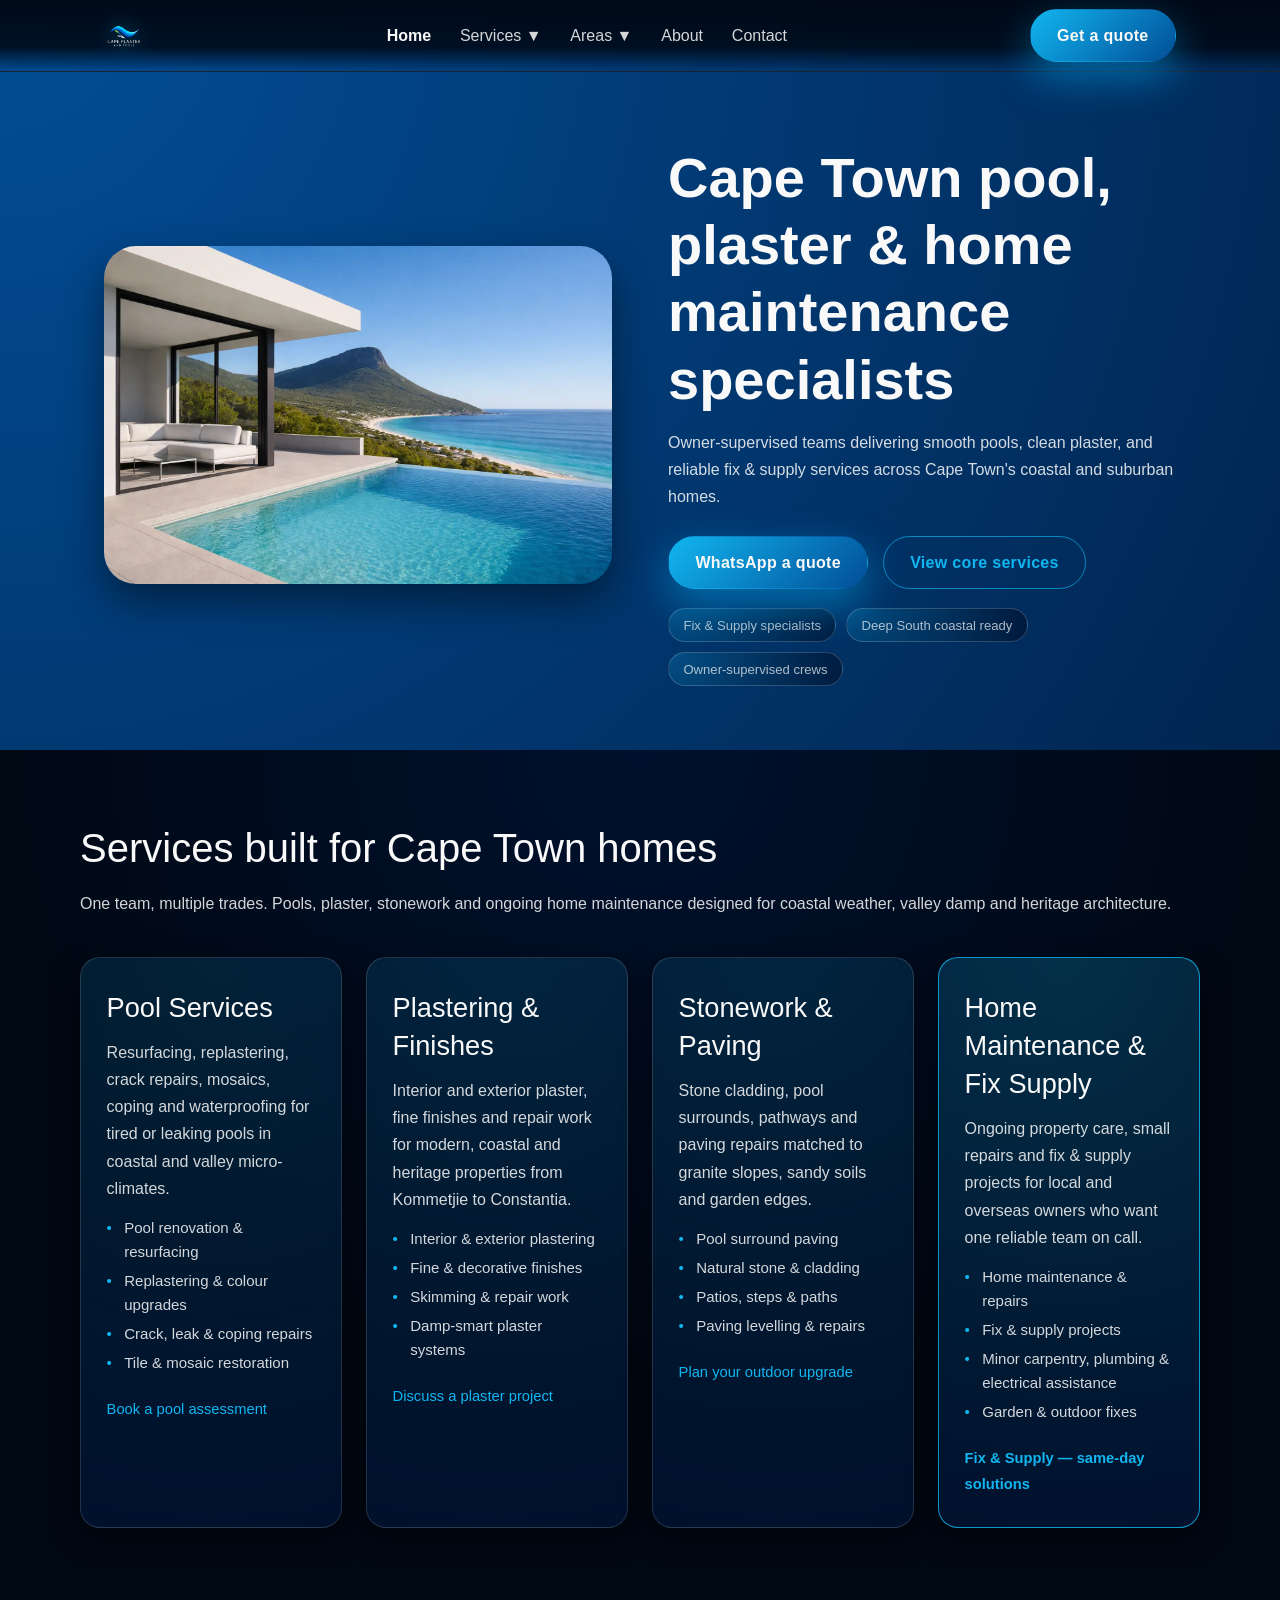
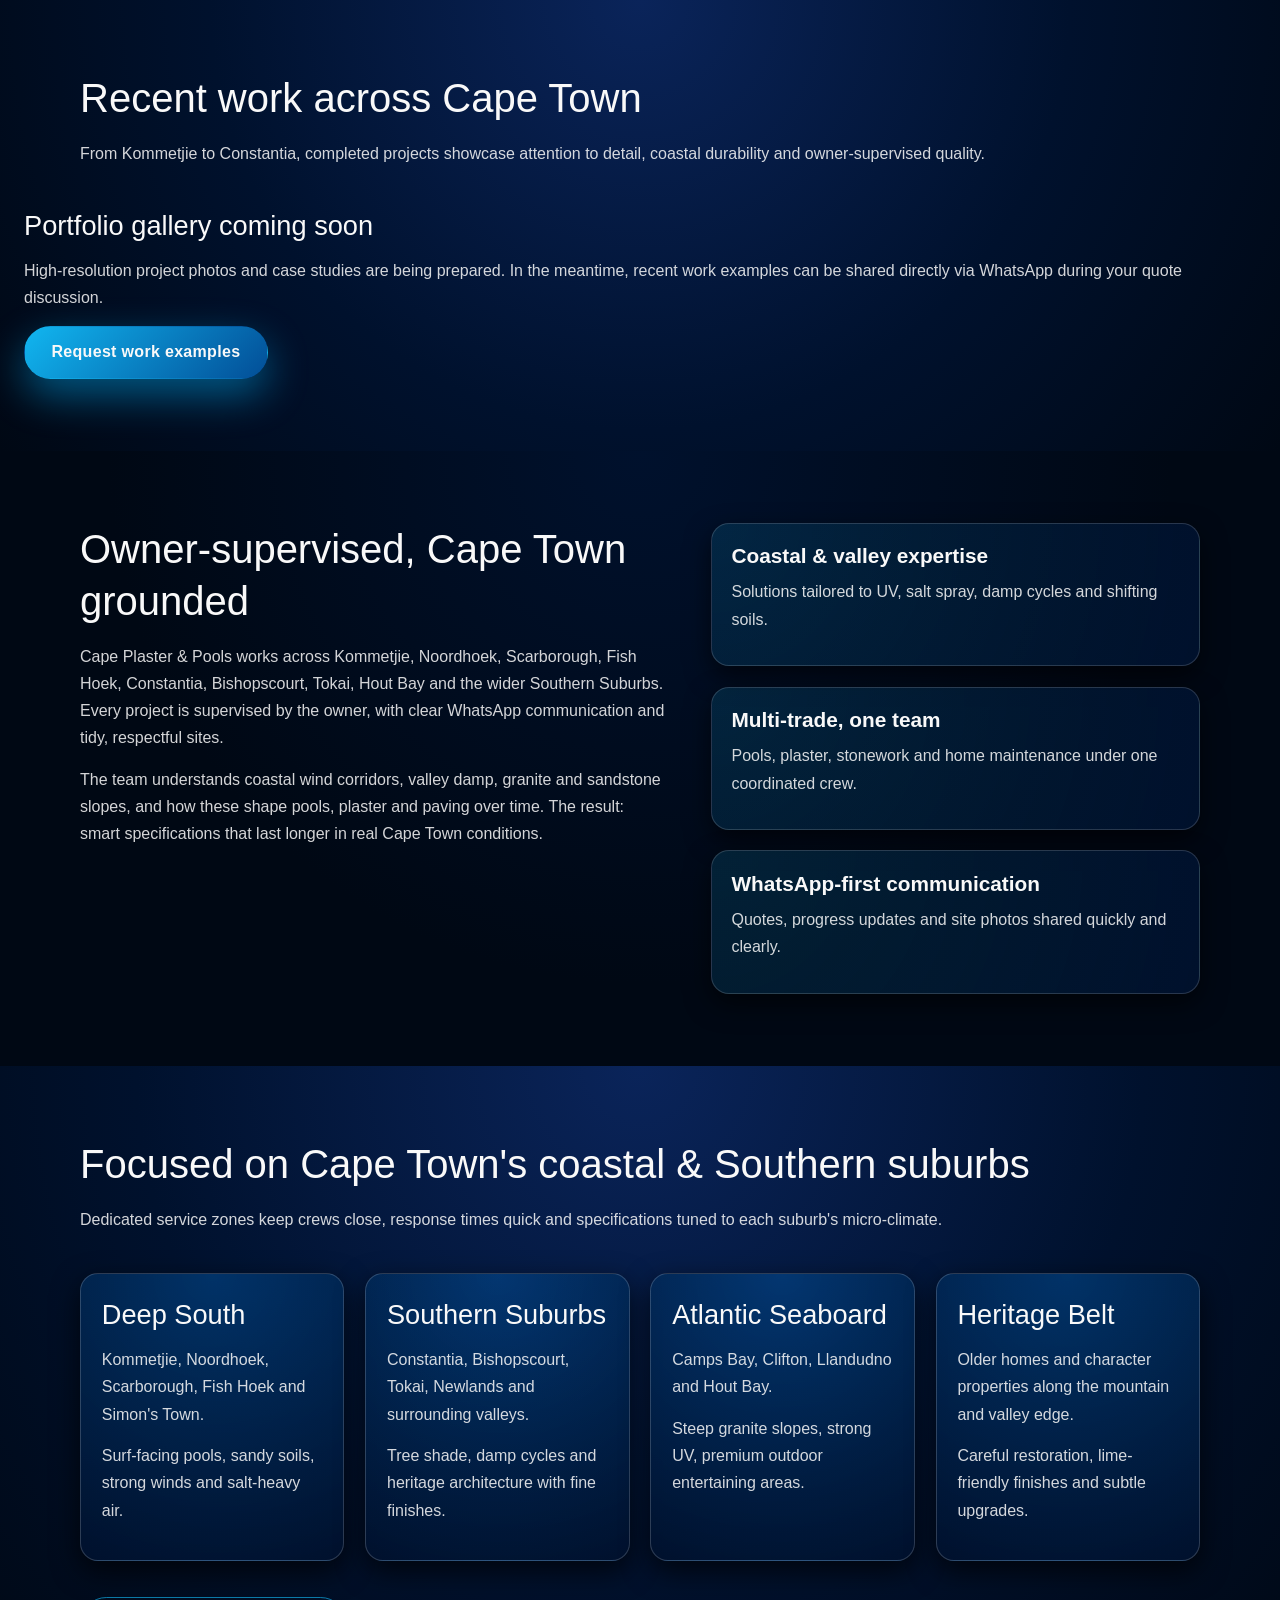
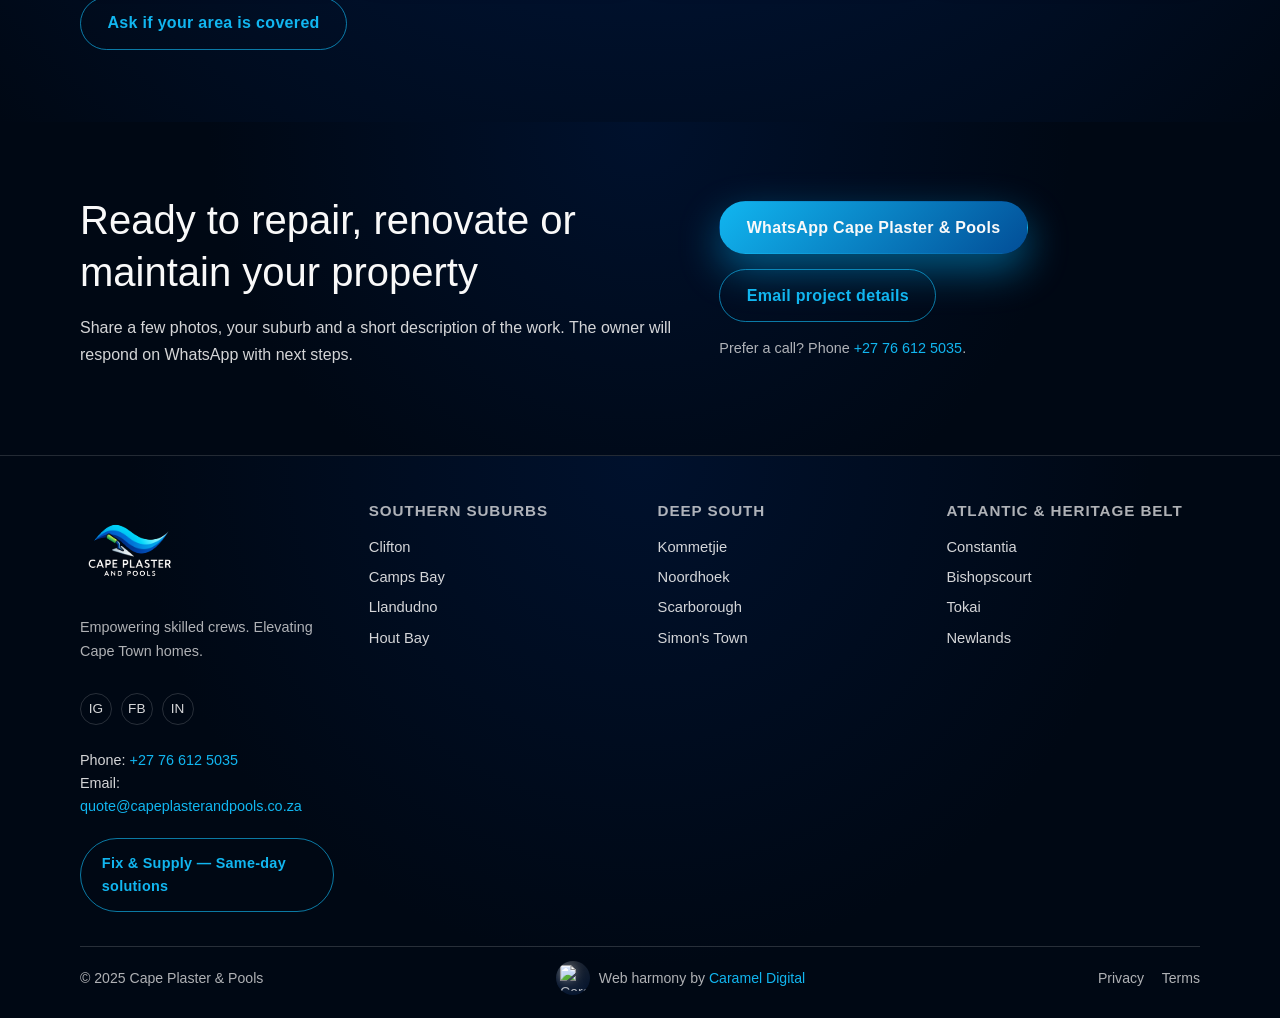
==== commit dfe8d9bb: "feat: add portfolio section placeholder with coming soon notice" ====
--- a/index.html
+++ b/index.html
@@ -125,6 +125,27 @@
             </div>
         </section>
 
+        <!-- Portfolio Section -->
+        <section id="portfolio" class="section section-portfolio">
+            <header class="section-header">
+                <h2>Recent work across Cape Town</h2>
+                <p>
+                    From Kommetjie to Constantia, completed projects showcase attention to detail, coastal durability and owner-supervised quality.
+                </p>
+            </header>
+            <div class="portfolio-notice">
+                <div class="portfolio-notice-content">
+                    <h3>Portfolio gallery coming soon</h3>
+                    <p>
+                        High-resolution project photos and case studies are being prepared. In the meantime, recent work examples can be shared directly via WhatsApp during your quote discussion.
+                    </p>
+                    <a href="#contact" class="button cta-primary">
+                        <span class="button-text">Request work examples</span>
+                    </a>
+                </div>
+            </div>
+        </section>
+
         <!-- About Preview -->
         <section id="about" class="section section-about">
             <div class="about-inner">
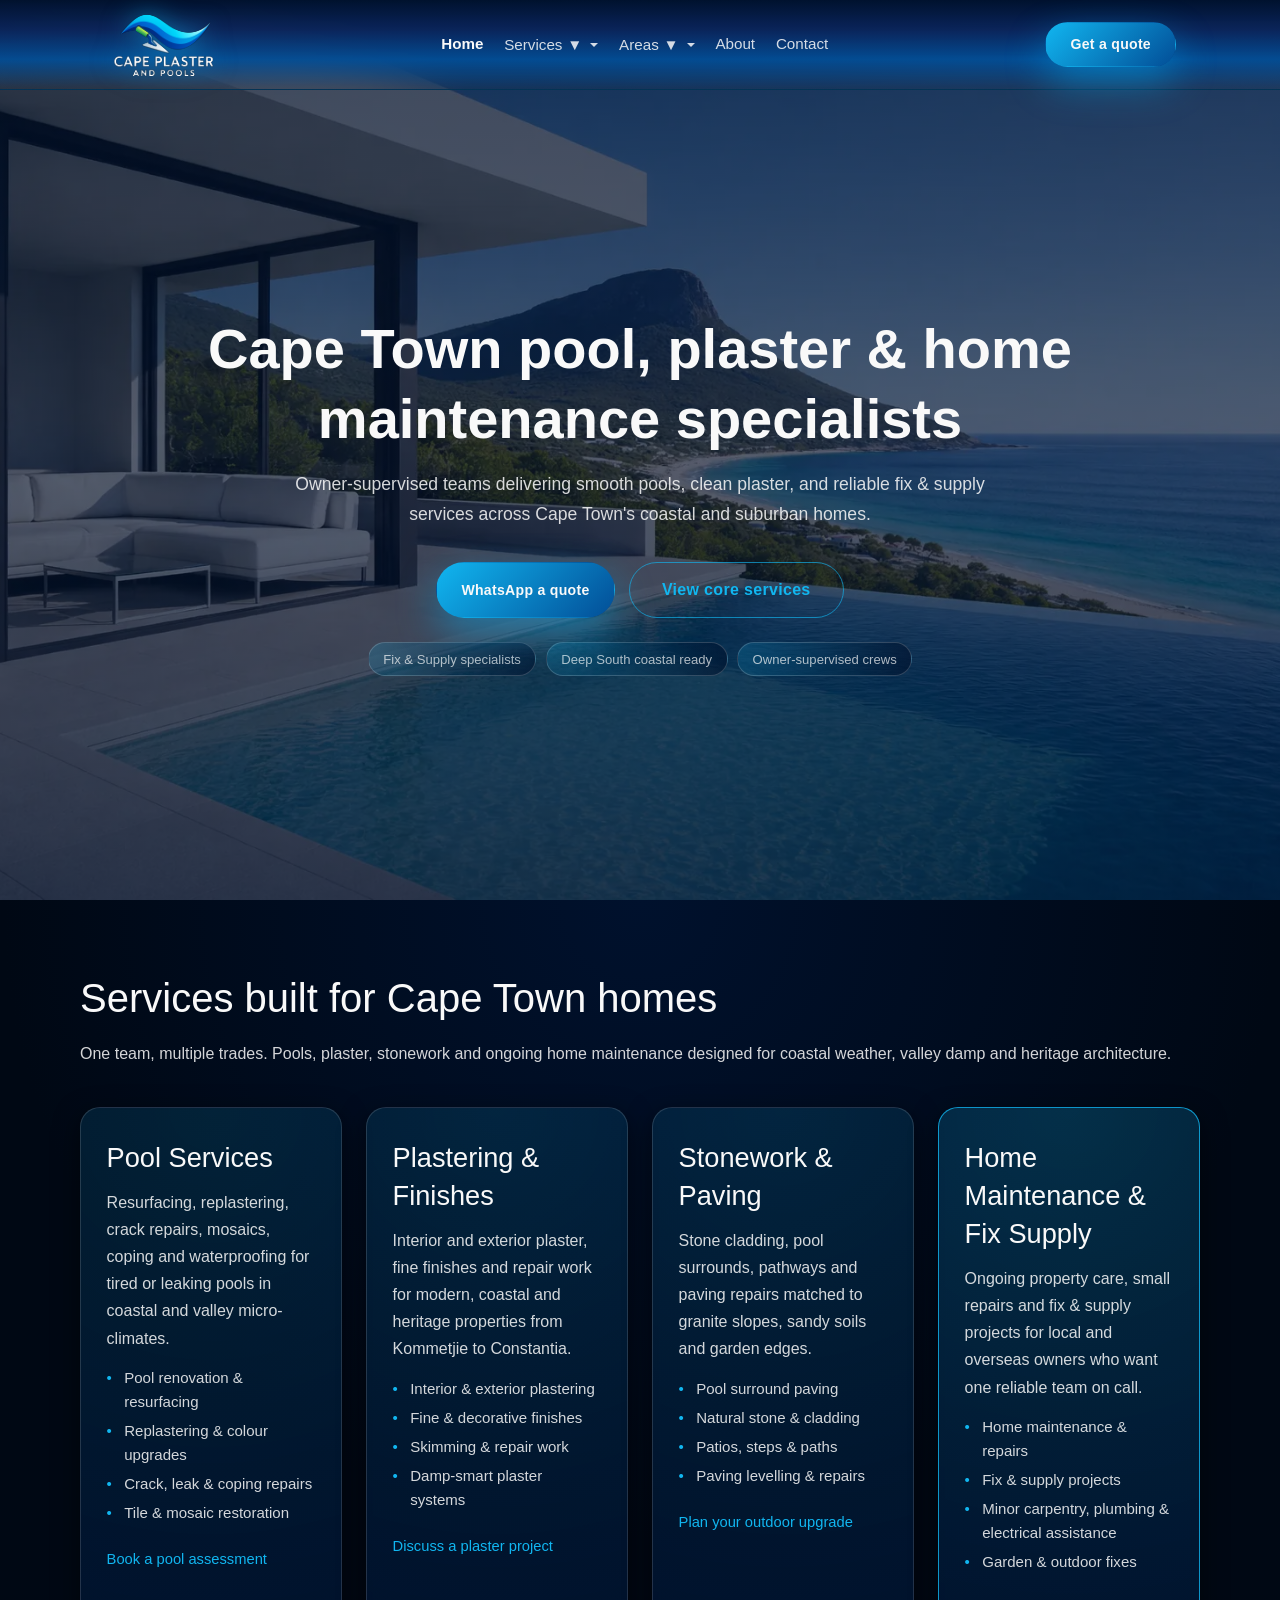
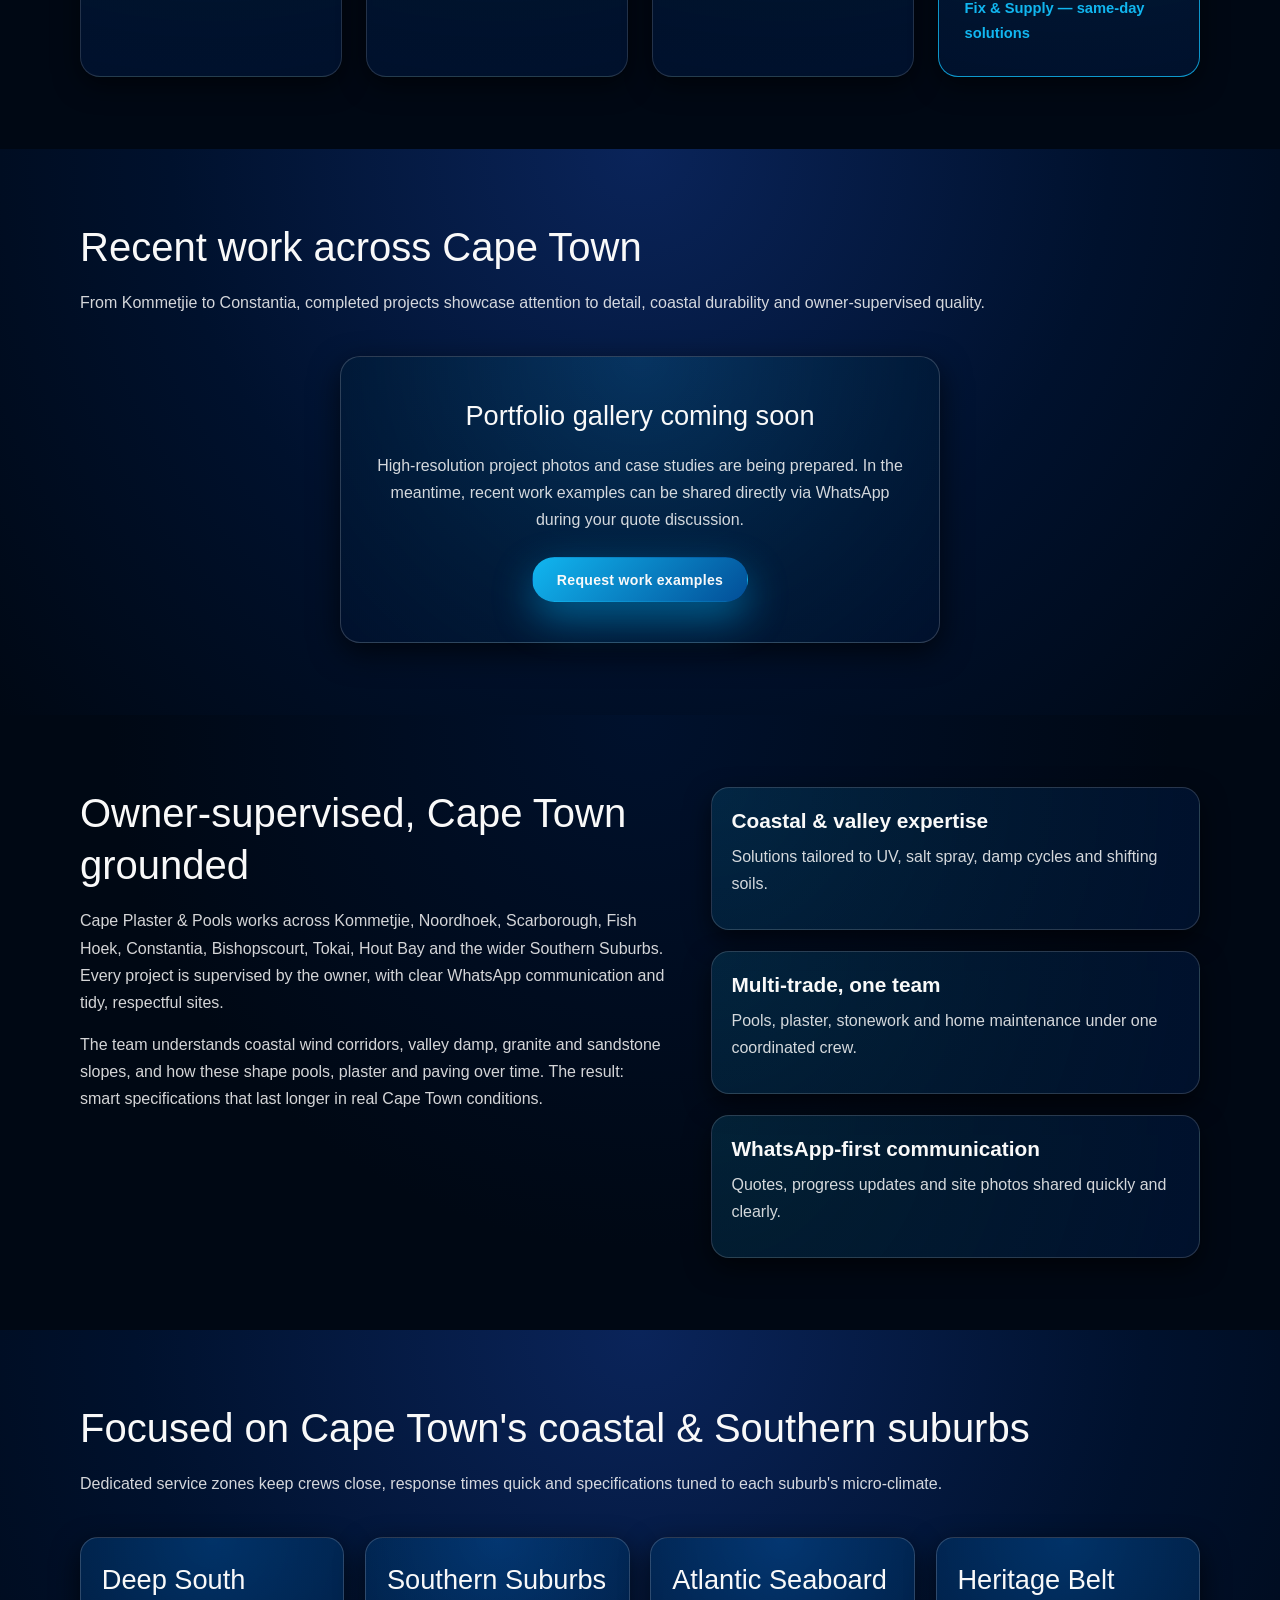
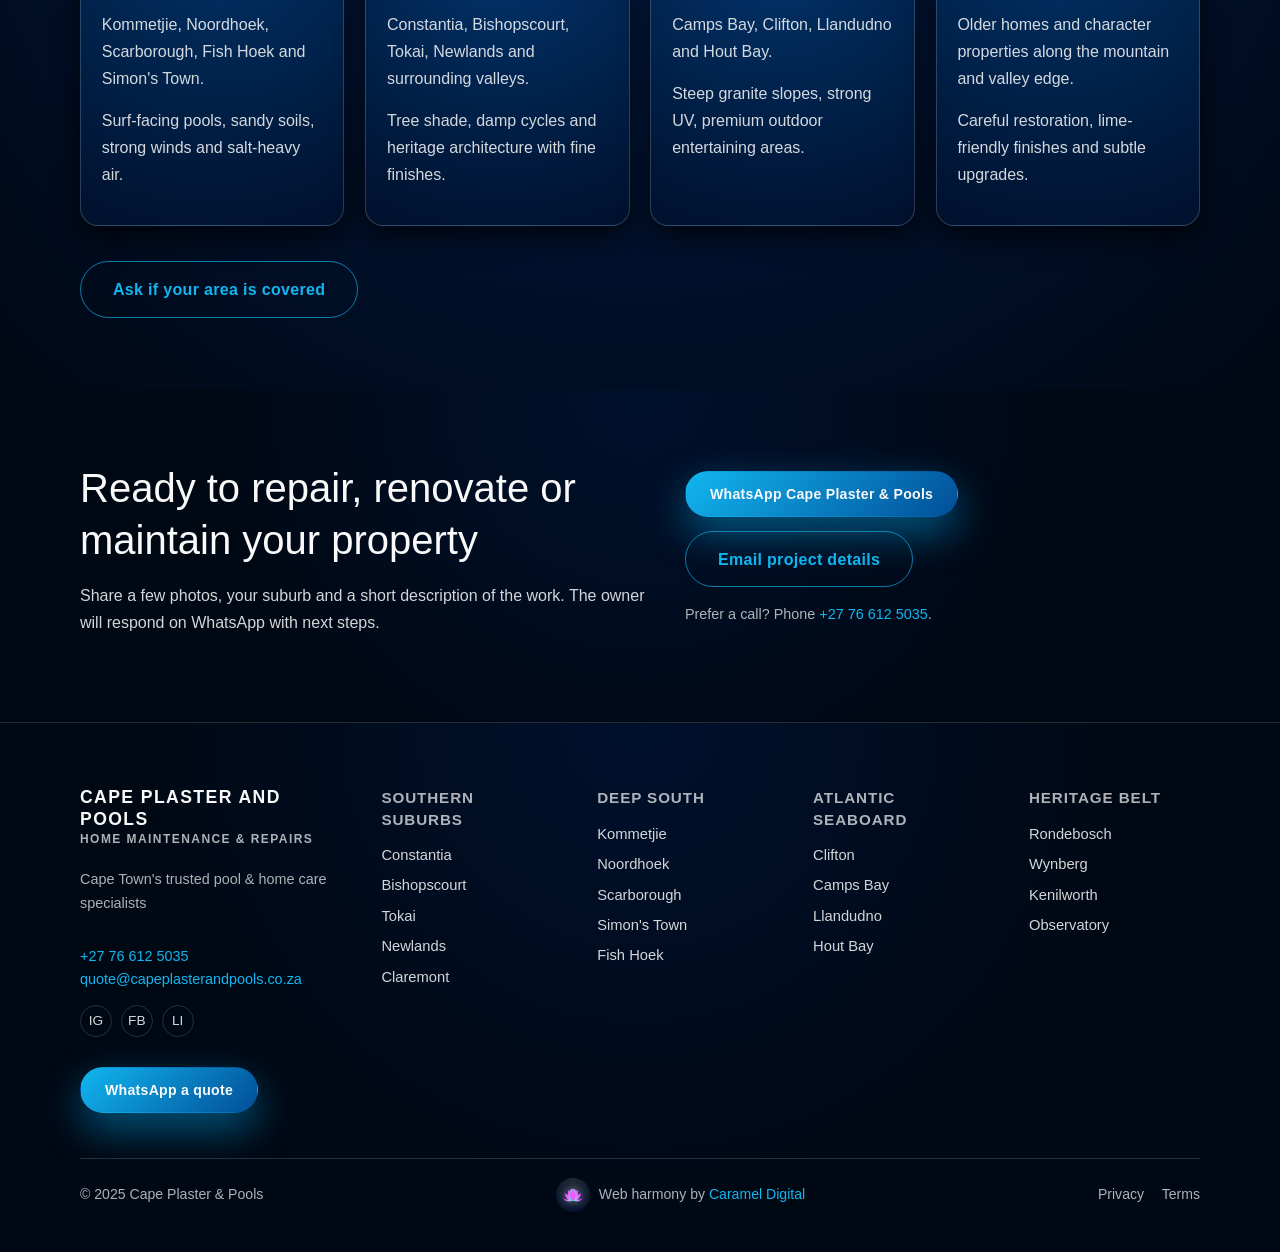
==== commit 62f34f5d: "Convert hero to full-page background with text overlay" ====
--- a/index.html
+++ b/index.html
@@ -4,7 +4,7 @@
  * Validated against policy and docs before generation.
  * Do not modify outside approved batch tasks.
  * Source: POLICY-GATED-CPP-HANDOFF.md
- * Date: 2 January 2026
+ * Date: 8 January 2026
 -->
 <!DOCTYPE html>
 <html lang="en">
@@ -25,13 +25,8 @@
     <div id="site-header"></div>
 
     <main>
-        <!-- Hero Section -->
+        <!-- Full-Page Hero with Background -->
         <section class="hero">
-            <div class="hero-media">
-                <div class="hero-image-wrap shimmer-border">
-                    <img src="./assets/hero.webp" alt="Renovated turquoise pool in Scarborough with clean plaster and stone surround" class="hero-image" />
-                </div>
-            </div>
             <div class="hero-content">
                 <h1>Cape Town pool, plaster &amp; home maintenance specialists</h1>
                 <p class="hero-lead">
--- a/styles.css
+++ b/styles.css
@@ -4,7 +4,7 @@
  * Validated against policy and docs before generation.
  * Do not modify outside approved batch tasks.
  * Source: POLICY-GATED-CPP-HANDOFF.md
- * Date: 21 December 2025
+ * Date: 8 January 2026
  */
 
 /* Root tokens */
@@ -22,7 +22,7 @@
     --text-dim: rgba(249, 249, 249, 0.7);
 
     /* Other tokens */
-    --header-height: 72px;
+    --header-height: 90px;
     --container-width: 1120px;
     --radius-soft: 14px;
     --radius-pill: 999px;
@@ -59,7 +59,7 @@
 h1 {
     font-weight: 700;
     font-size: 3.5rem;
-    line-height: 1.2;
+    line-height: 1.25;
     margin: 0 0 1rem;
     color: var(--text-primary);
 }
@@ -98,7 +98,7 @@
 
 /* Layout helpers */
 main {
-    padding-top: var(--header-height);
+    padding-top: 0;
 }
 
 .section {
@@ -119,12 +119,12 @@
     text-align: left;
 }
 
-/* Buttons */
+/* Buttons - FIXED SIZING */
 .button {
     display: inline-flex;
     align-items: center;
     justify-content: center;
-    padding: 0.8rem 1.65rem;
+    padding: 0.9rem 2rem;
     border-radius: var(--radius-pill);
     border: 1px solid transparent;
     text-decoration: none;
@@ -136,6 +136,7 @@
 
 .button-text {
     font-weight: 600;
+    font-size: 1rem;
     letter-spacing: 0.02em;
     color: var(--text-primary);
 }
@@ -194,87 +195,69 @@
     border-color: rgba(249, 249, 249, 0.4);
 }
 
-/* Hero */
+/* WhatsApp button - SMALLER */
+.cta-primary:has(.button-text:only-child) {
+    padding: 0.65rem 1.5rem;
+}
+
+.cta-primary .button-text {
+    font-size: 0.88rem;
+}
+
+/* FULL-PAGE HERO WITH BACKGROUND */
 .hero {
-    display: grid;
-    grid-template-columns: minmax(0, 1.1fr) minmax(0, 1.1fr);
-    gap: 3.5rem;
-    align-items: center;
-    padding: 4.5rem 1.5rem 4rem;
-    max-width: var(--container-width);
-    margin: 0 auto;
-}
-
-.hero-media {
-    order: 1;
-}
-
-.hero-content {
-    order: 2;
-}
-
-.hero-image-wrap {
-    border-radius: 32px;
-    overflow: hidden;
     position: relative;
-    box-shadow: var(--shadow-soft);
-    transform: translate3d(0, 0, 0);
-}
-
-.hero-image {
-    display: block;
-    width: 100%;
-    height: auto;
-    object-fit: cover;
-}
-
-/* Hero shimmer border */
-.shimmer-border::before {
+    min-height: 100vh;
+    display: flex;
+    align-items: center;
+    justify-content: center;
+    padding: calc(var(--header-height) + 2rem) 1.5rem 2rem;
+    background-image: url('./assets/hero.webp');
+    background-size: cover;
+    background-position: center;
+    background-repeat: no-repeat;
+}
+
+/* Dark overlay for text readability */
+.hero::before {
     content: "";
     position: absolute;
-    inset: -2px;
-    border-radius: inherit;
-    background: conic-gradient(
-        from 180deg,
-        rgba(17, 182, 240, 0.1),
-        rgba(17, 182, 240, 0.7),
-        rgba(2, 78, 151, 0.6),
-        rgba(0, 17, 45, 0.4),
-        rgba(17, 182, 240, 0.7),
-        rgba(17, 182, 240, 0.1)
+    inset: 0;
+    background: linear-gradient(
+        to bottom,
+        rgba(0, 17, 45, 0.75) 0%,
+        rgba(0, 17, 45, 0.65) 50%,
+        rgba(0, 17, 45, 0.8) 100%
     );
-    opacity: 0.85;
-    mask: linear-gradient(#000 0 0) content-box, linear-gradient(#000 0 0);
-    -webkit-mask-composite: xor;
-    mask-composite: exclude;
-    padding: 2px;
-    animation: border-orbit 12s linear infinite;
-}
-
-@keyframes border-orbit {
-    0% {
-        transform: rotate(0deg);
-    }
-    100% {
-        transform: rotate(360deg);
-    }
+    z-index: 1;
+}
+
+.hero-content {
+    position: relative;
+    z-index: 2;
+    max-width: 900px;
+    text-align: center;
 }
 
 .hero-lead {
-    max-width: 34rem;
+    max-width: 700px;
+    margin: 0 auto 2rem;
+    font-size: 1.1rem;
 }
 
 .hero-ctas {
     display: flex;
     flex-wrap: wrap;
     gap: 0.9rem;
-    margin: 1.6rem 0 1.2rem;
+    margin: 0 auto 1.5rem;
+    justify-content: center;
 }
 
 .hero-badges {
     display: flex;
     flex-wrap: wrap;
     gap: 0.6rem;
+    justify-content: center;
 }
 
 .badge {
@@ -306,22 +289,22 @@
     box-shadow: 0 8px 26px rgba(0, 0, 0, 0.55);
     position: relative;
     overflow: hidden;
-    transition: transform var(--transition-med), box-shadow var(--transition-med), border-color var(--transition-med), background var(--transition-med);
+    transition: transform var(--transition-fast), box-shadow var(--transition-fast), border-color var(--transition-fast), background var(--transition-med);
 }
 
 .service-card::after {
     content: "";
     position: absolute;
     inset: 0;
-    background: radial-gradient(circle at top left, rgba(17, 182, 240, 0.35), transparent 60%);
+    background: radial-gradient(circle at top left, rgba(17, 182, 240, 0.25), transparent 60%);
     opacity: 0;
-    transition: opacity var(--transition-med);
+    transition: opacity var(--transition-fast);
 }
 
 .service-card:hover {
     transform: translateY(-6px);
     box-shadow: 0 18px 40px rgba(0, 0, 0, 0.75);
-    border-color: rgba(17, 182, 240, 0.7);
+    border-color: rgba(17, 182, 240, 0.5);
 }
 
 .service-card:hover::after {
@@ -381,6 +364,32 @@
     font-weight: 600;
 }
 
+/* Portfolio */
+.section-portfolio .portfolio-notice {
+    max-width: var(--container-width);
+    margin: 0 auto;
+    display: flex;
+    justify-content: center;
+}
+
+.portfolio-notice-content {
+    background: radial-gradient(circle at top, rgba(17, 182, 240, 0.16), rgba(0, 17, 45, 0.98));
+    border-radius: 20px;
+    padding: 2.5rem 2rem;
+    max-width: 600px;
+    text-align: center;
+    border: 1px solid rgba(249, 249, 249, 0.18);
+    box-shadow: 0 10px 30px rgba(0, 0, 0, 0.65);
+}
+
+.portfolio-notice-content h3 {
+    margin-bottom: 1rem;
+}
+
+.portfolio-notice-content p {
+    margin-bottom: 1.5rem;
+}
+
 /* About */
 .section-about .about-inner {
     max-width: var(--container-width);
@@ -432,7 +441,7 @@
     max-width: var(--container-width);
     margin: 0 auto;
     display: grid;
-    grid-template-columns: minmax(0, 1.25fr) minmax(0, 1fr);
+    grid-template-columns: minmax(0, 1.1fr) minmax(0, 1fr);
     gap: 2.4rem;
     align-items: center;
 }
@@ -454,7 +463,7 @@
     text-decoration: none;
 }
 
-/* Header */
+/* Header - LARGER LOGO + BETTER BACKGROUND */
 .site-header {
     position: fixed;
     inset: 0 0 auto 0;
@@ -463,9 +472,9 @@
     align-items: center;
     justify-content: center;
     z-index: 20;
-    background: linear-gradient(to bottom, rgba(0, 8, 20, 0.96), rgba(0, 8, 20, 0.92), rgba(0, 8, 20, 0.86), transparent);
-    border-bottom: 1px solid rgba(249, 249, 249, 0.1);
-    backdrop-filter: blur(20px);
+    background: linear-gradient(to bottom, rgba(0, 17, 45, 0.98), rgba(10, 36, 90, 0.96), rgba(2, 78, 151, 0.92), transparent);
+    border-bottom: 1px solid rgba(17, 182, 240, 0.2);
+    backdrop-filter: blur(24px);
 }
 
 .header-inner {
@@ -490,27 +499,24 @@
     justify-content: center;
 }
 
+/* Logo sizing - 200% larger (120px desktop) */
 .header-logo {
-    height: 40px;
+    height: 120px;
     width: auto;
-}
-
-/* Logo glow */
-.header-logo {
-    filter: drop-shadow(0 0 10px rgba(17, 182, 240, 0.4));
+    filter: drop-shadow(0 0 12px rgba(17, 182, 240, 0.5));
     transition: filter var(--transition-fast), transform var(--transition-fast);
 }
 
 .header-logo:hover {
-    transform: translateY(-1px);
-    filter: drop-shadow(0 0 18px rgba(17, 182, 240, 0.8));
-}
-
-/* Nav */
+    transform: translateY(-2px);
+    filter: drop-shadow(0 0 20px rgba(17, 182, 240, 0.9));
+}
+
+/* Nav - SLEEKER */
 .nav {
     display: flex;
     align-items: center;
-    gap: 1.8rem;
+    gap: 1.3rem;
 }
 
 .nav-link,
@@ -523,7 +529,27 @@
     cursor: pointer;
     position: relative;
     font-weight: 500;
+    font-size: 0.95rem;
     text-decoration: none;
+    display: inline-flex;
+    align-items: center;
+    gap: 0.3rem;
+}
+
+/* Dropdown triangle - SMALLER */
+.nav-dropdown-toggle::after {
+    content: "";
+    width: 0;
+    height: 0;
+    border-left: 4px solid transparent;
+    border-right: 4px solid transparent;
+    border-top: 4px solid currentColor;
+    margin-left: 0.2rem;
+    transition: transform var(--transition-fast);
+}
+
+.nav-dropdown.open .nav-dropdown-toggle::after {
+    transform: rotate(180deg);
 }
 
 .nav-link-active {
@@ -531,8 +557,7 @@
     color: var(--text-primary);
 }
 
-.nav-link::after,
-.nav-dropdown-toggle::after {
+.nav-link::after {
     content: "";
     position: absolute;
     left: 0;
@@ -543,8 +568,7 @@
     transition: width var(--transition-fast);
 }
 
-.nav-link:hover::after,
-.nav-dropdown-toggle:hover::after {
+.nav-link:hover::after {
     width: 100%;
 }
 
@@ -556,10 +580,10 @@
     position: absolute;
     top: calc(100% + 0.6rem);
     left: 0;
-    min-width: 220px;
+    min-width: 200px;
     background: radial-gradient(circle at top, #0a245a 0%, #00112d 70%);
-    border-radius: 14px;
-    padding: 0.7rem 0;
+    border-radius: 12px;
+    padding: 0.5rem 0;
     box-shadow: 0 18px 40px rgba(0, 0, 0, 0.9);
     border: 1px solid rgba(249, 249, 249, 0.16);
     opacity: 0;
@@ -577,8 +601,8 @@
 
 .nav-dropdown-item {
     display: block;
-    padding: 0.55rem 1rem;
-    font-size: 0.95rem;
+    padding: 0.45rem 0.9rem;
+    font-size: 0.92rem;
     color: var(--text-secondary);
     text-decoration: none;
     white-space: nowrap;
@@ -619,11 +643,11 @@
     gap: 4px;
 }
 
-/* Footer */
+/* Footer - 5-COLUMN GRID */
 .site-footer {
     background: radial-gradient(circle at top, #00112d 0%, #000814 60%);
     border-top: 1px solid rgba(249, 249, 249, 0.14);
-    padding: 2.8rem 1.5rem 1.4rem;
+    padding: 4rem 1.5rem 2.5rem;
     color: var(--text-secondary);
 }
 
@@ -632,11 +656,12 @@
     margin: 0 auto;
 }
 
+/* 5-column grid: Contact Hub (1.5fr) + 4 area columns (1fr each) */
 .footer-grid {
     display: grid;
-    grid-template-columns: repeat(4, minmax(0, 1fr));
-    gap: 2.2rem;
-    margin-bottom: 2.1rem;
+    grid-template-columns: 1.5fr 1fr 1fr 1fr 1fr;
+    gap: 2.8rem;
+    margin-bottom: 2.8rem;
 }
 
 .footer-brand {
@@ -645,15 +670,30 @@
     gap: 0.9rem;
 }
 
-.footer-logo-row {
-    display: flex;
-    align-items: center;
-    gap: 0.75rem;
-}
-
-.footer-logo {
-    width: 100px;
-    height: auto;
+/* Brand lockup (text-only, no logo image) */
+.footer-brand-lockup {
+    display: flex;
+    flex-direction: column;
+    gap: 0.15rem;
+    margin-bottom: 0.3rem;
+}
+
+.footer-brand-name {
+    font-size: 1.1rem;
+    font-weight: 700;
+    letter-spacing: 0.08em;
+    color: var(--text-primary);
+    margin: 0;
+    line-height: 1.2;
+}
+
+.footer-brand-tagline {
+    font-size: 0.75rem;
+    font-weight: 600;
+    letter-spacing: 0.12em;
+    color: var(--text-dim);
+    margin: 0;
+    line-height: 1.3;
 }
 
 .footer-byline {
@@ -697,17 +737,22 @@
     box-shadow: 0 8px 18px rgba(0, 0, 0, 0.7);
 }
 
-/* WhatsApp pill */
+/* WhatsApp pill - SMALLER */
 .footer-whatsapp-cta {
     margin-top: 0.4rem;
 }
 
 .footer-whatsapp-cta .button {
-    padding-inline: 1.3rem;
-    font-size: 0.9rem;
+    padding: 0.55rem 1.2rem;
+    font-size: 0.85rem;
 }
 
 /* Footer area columns */
+.footer-areas-column {
+    display: flex;
+    flex-direction: column;
+}
+
 .footer-column-heading {
     font-size: 0.95rem;
     font-weight: 600;
@@ -753,10 +798,10 @@
 /* Bottom row */
 .footer-bottom {
     border-top: 1px solid rgba(249, 249, 249, 0.16);
-    padding-top: 0.9rem;
+    padding-top: 1.2rem;
     display: flex;
     flex-wrap: wrap;
-    gap: 0.8rem;
+    gap: 1rem;
     align-items: center;
     justify-content: space-between;
     font-size: 0.88rem;
@@ -869,7 +914,16 @@
 /* Mobile */
 @media (max-width: 767px) {
     h1 {
-        font-size: 2rem;
+        font-size: 2.2rem;
+    }
+
+    .hero {
+        min-height: 100vh;
+        padding: calc(var(--header-height) + 1.5rem) 1.5rem 1.5rem;
+    }
+
+    .hero-lead {
+        font-size: 1rem;
     }
 
     .service-card {
@@ -879,19 +933,6 @@
 
     .footer-grid {
         grid-template-columns: 1fr;
-    }
-
-    .hero {
-        grid-template-columns: 1fr;
-        padding-top: 4rem;
-    }
-
-    .hero-media {
-        order: 2;
-    }
-
-    .hero-content {
-        order: 1;
     }
 
     .section-about .about-inner,
@@ -938,6 +979,14 @@
         flex-direction: column;
         align-items: flex-start;
     }
+
+    .portfolio-notice-content {
+        padding: 2rem 1.5rem;
+    }
+
+    .header-logo {
+        height: 70px;
+    }
 }
 
 /* Tablet */
@@ -946,6 +995,10 @@
         font-size: 2.8rem;
     }
 
+    .hero {
+        min-height: 90vh;
+    }
+
     .service-card {
         width: 48%;
         flex: 1 1 48%;
@@ -955,12 +1008,12 @@
         grid-template-columns: repeat(2, 1fr);
     }
 
-    .hero {
-        grid-template-columns: 1.1fr 1.1fr;
-    }
-
     .section-areas .areas-grid {
         grid-template-columns: repeat(2, 1fr);
+    }
+
+    .header-logo {
+        height: 95px;
     }
 }
 
@@ -975,6 +1028,6 @@
     }
 
     .footer-grid {
-        grid-template-columns: repeat(4, 1fr);
-    }
-}
+        grid-template-columns: 1.5fr 1fr 1fr 1fr 1fr;
+    }
+}
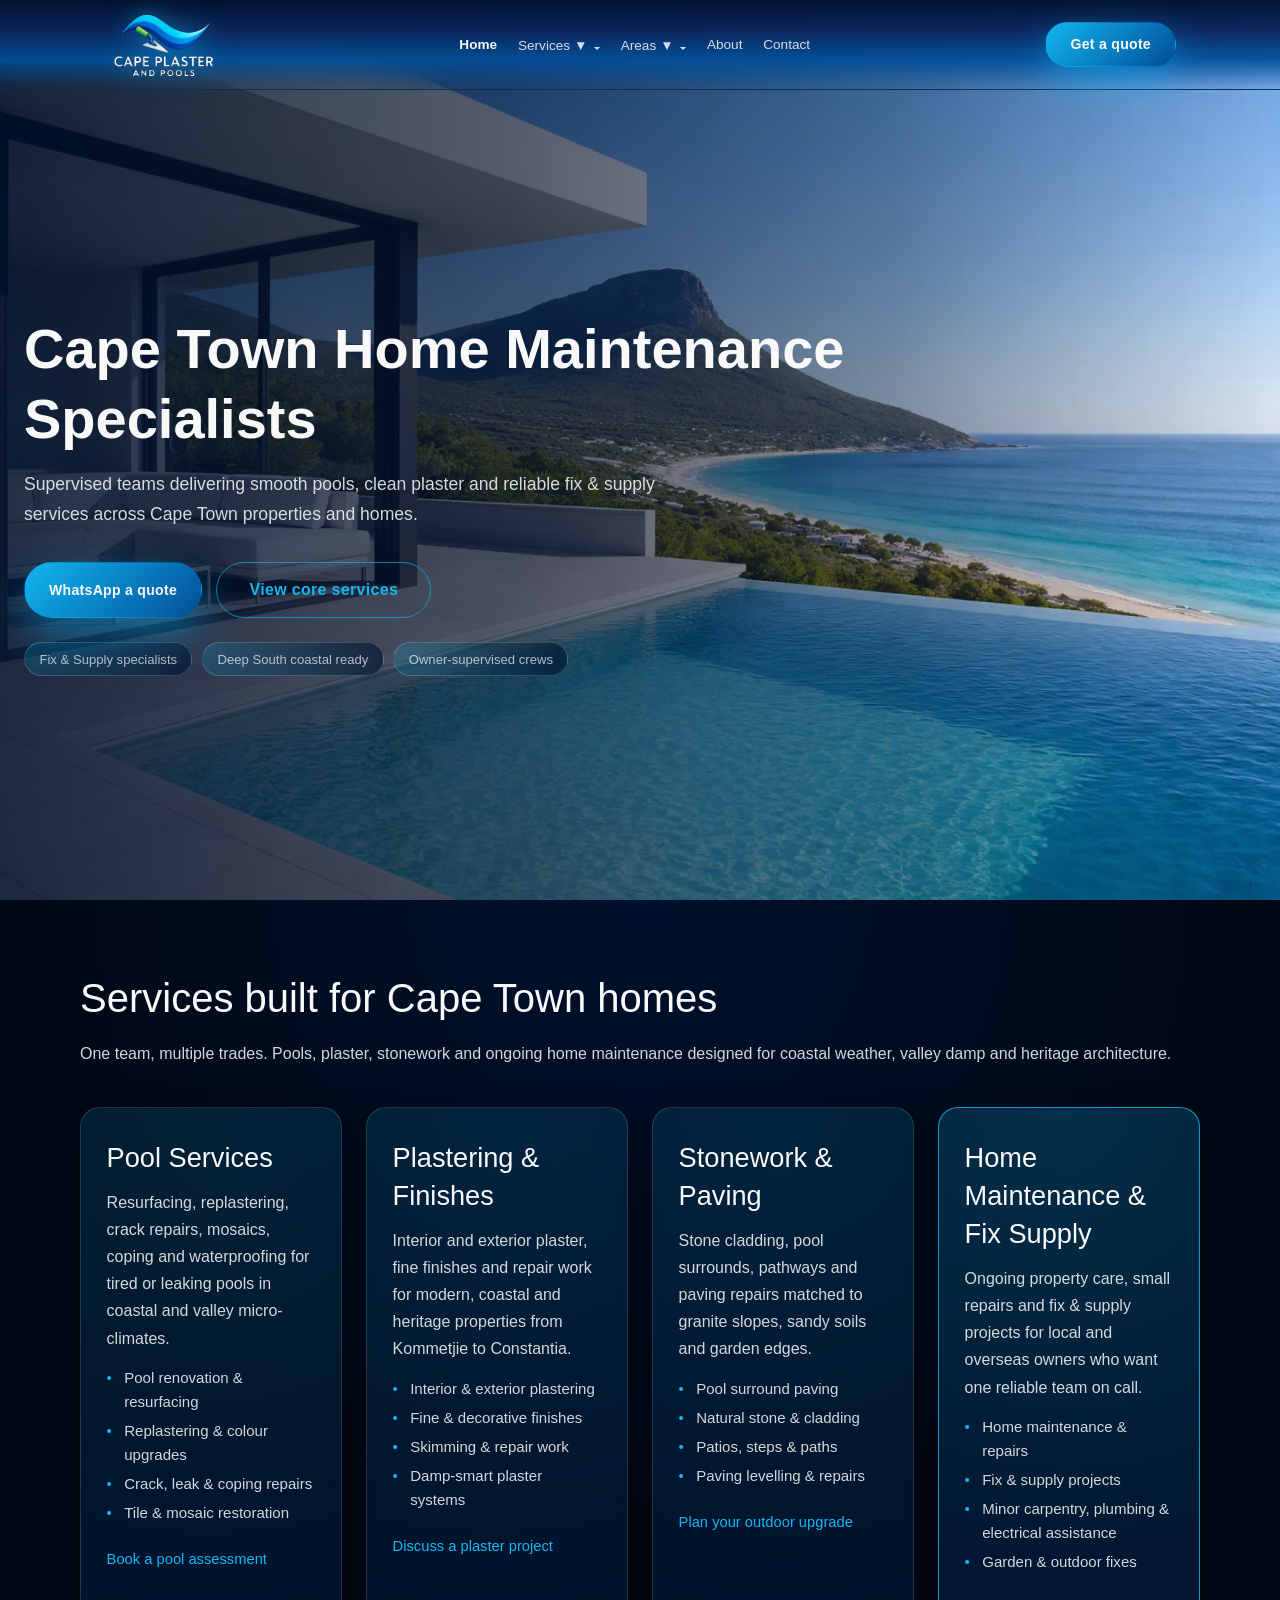
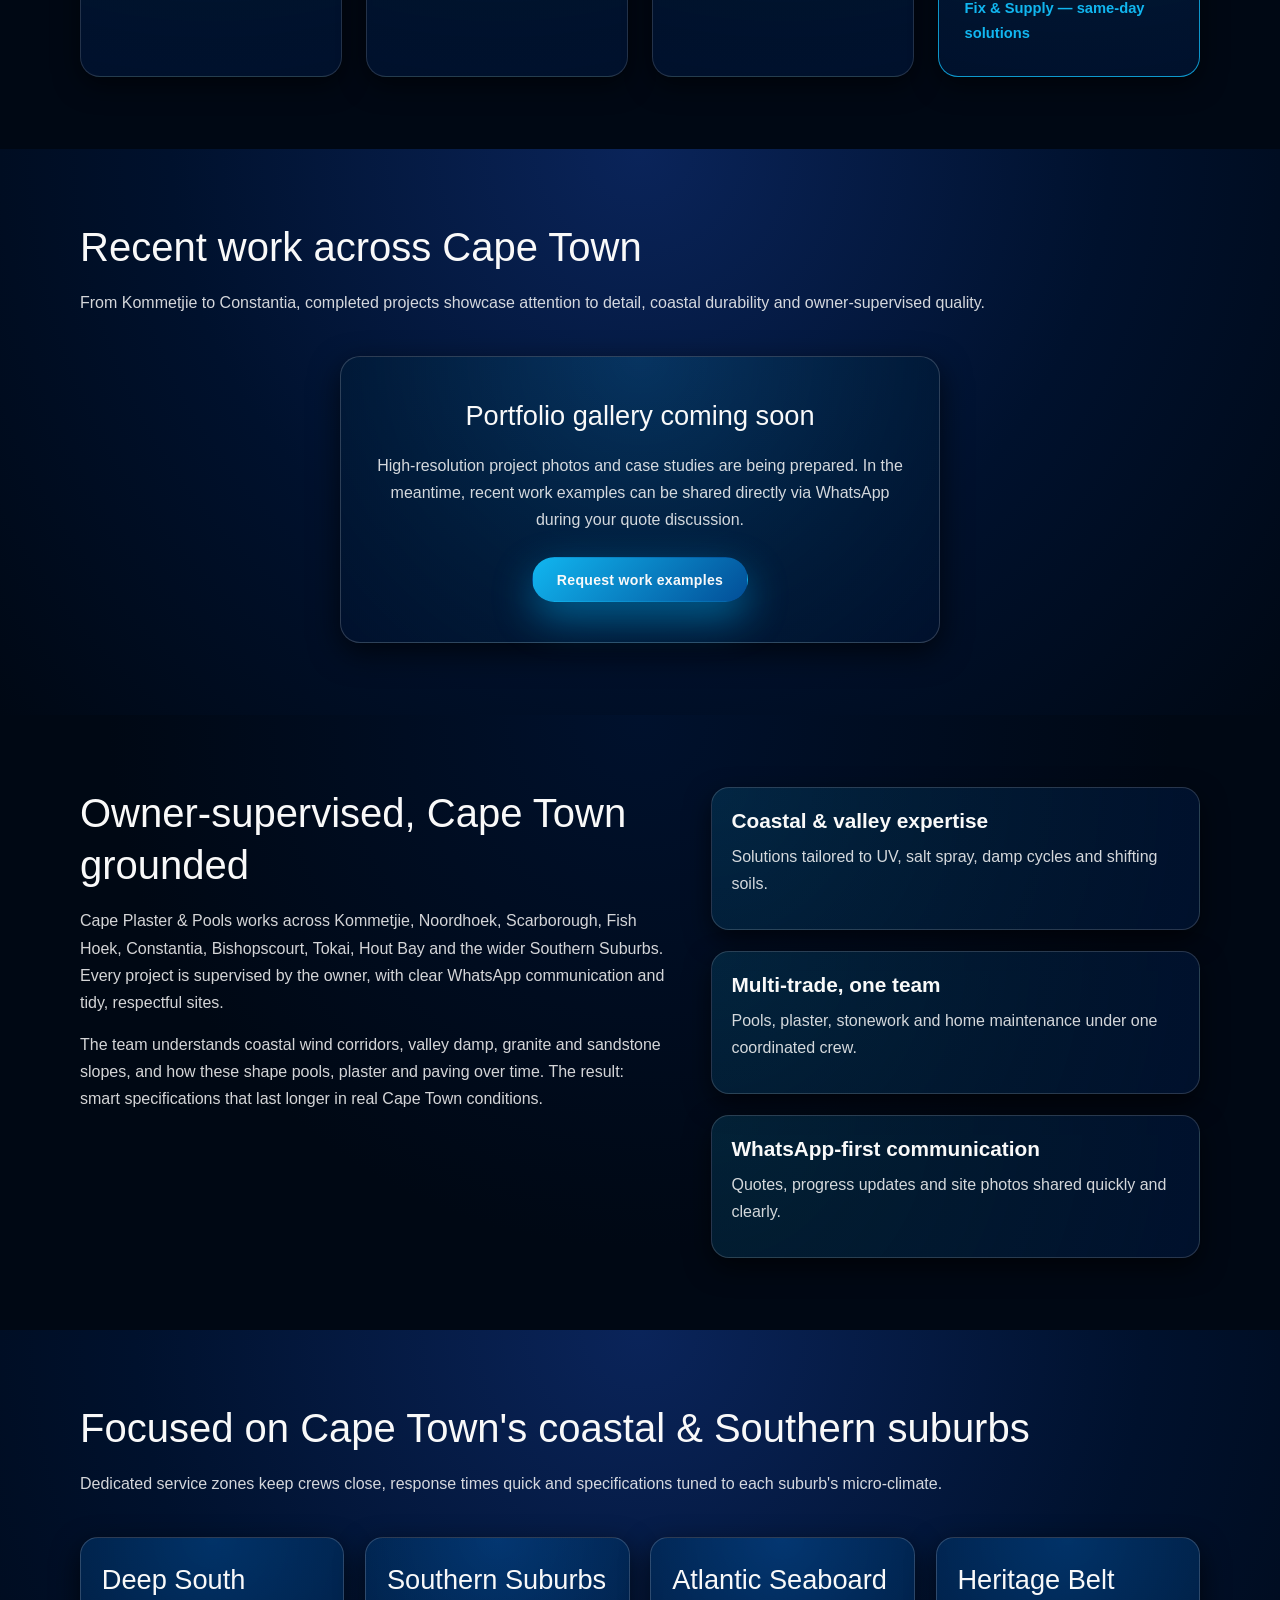
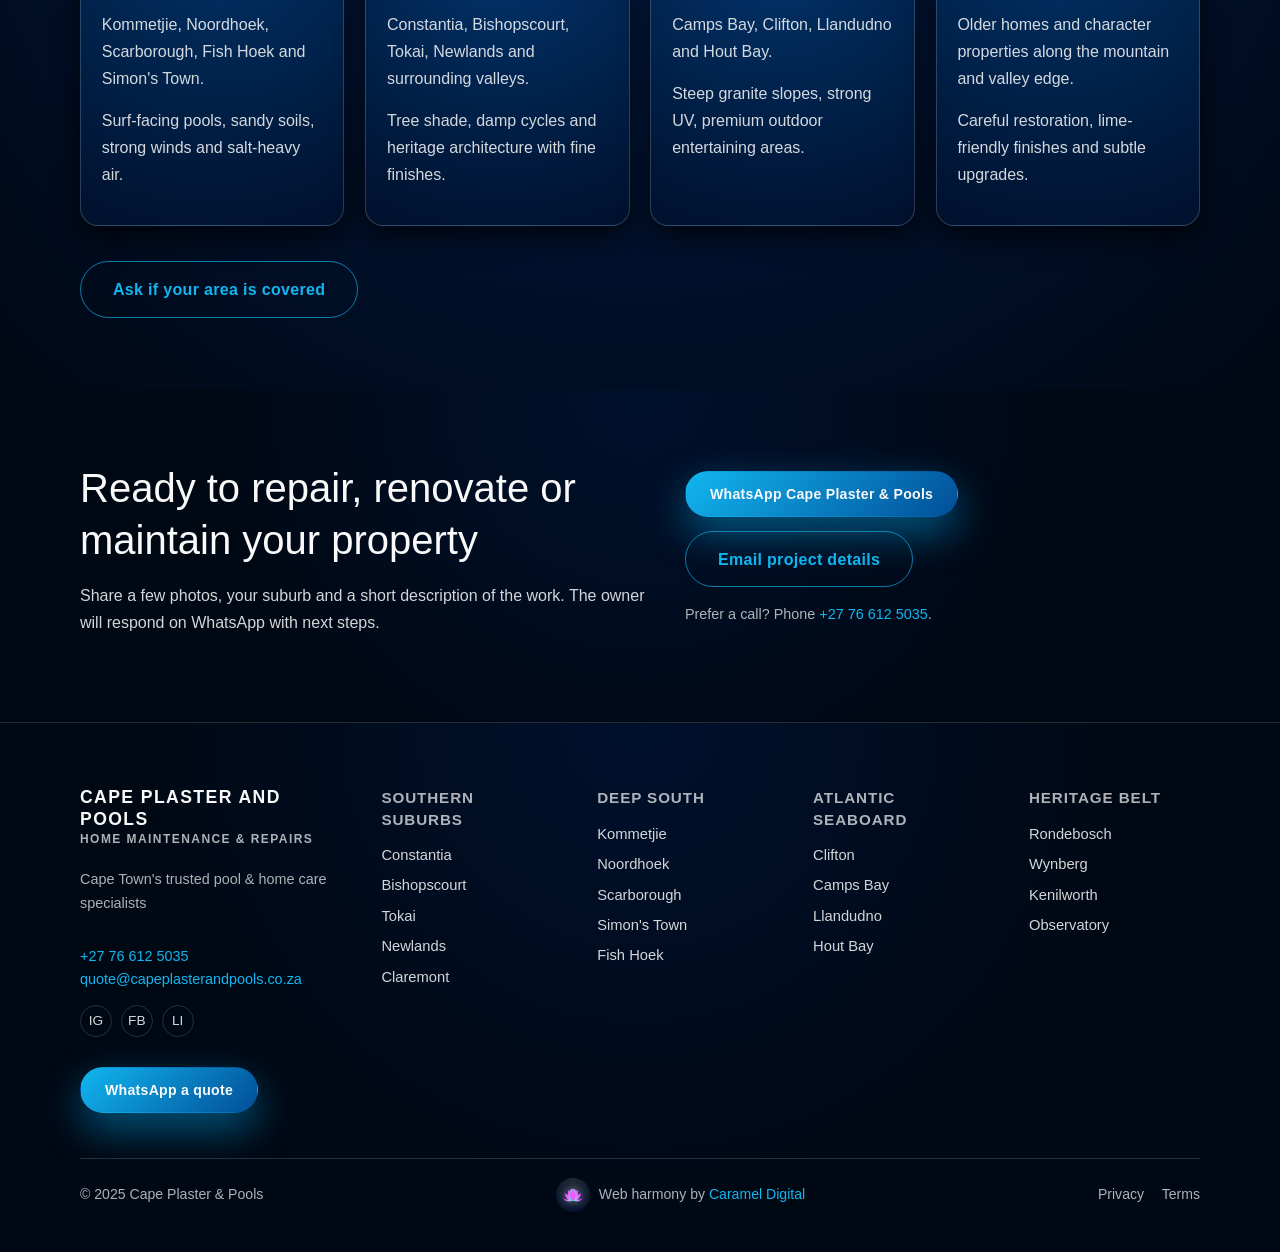
==== commit 143c1afa: "Update hero H1 and lead copy with proper title case" ====
--- a/index.html
+++ b/index.html
@@ -4,7 +4,7 @@
  * Validated against policy and docs before generation.
  * Do not modify outside approved batch tasks.
  * Source: POLICY-GATED-CPP-HANDOFF.md
- * Date: 8 January 2026
+ * Date: 9 January 2026
 -->
 <!DOCTYPE html>
 <html lang="en">
@@ -28,9 +28,9 @@
         <!-- Full-Page Hero with Background -->
         <section class="hero">
             <div class="hero-content">
-                <h1>Cape Town pool, plaster &amp; home maintenance specialists</h1>
+                <h1>Cape Town Home Maintenance Specialists</h1>
                 <p class="hero-lead">
-                    Owner-supervised teams delivering smooth pools, clean plaster, and reliable fix &amp; supply services across Cape Town's coastal and suburban homes.
+                    Supervised teams delivering smooth pools, clean plaster and reliable fix &amp; supply services across Cape Town properties and homes.
                 </p>
                 <div class="hero-ctas">
                     <a href="#contact" class="button cta-primary">
--- a/styles.css
+++ b/styles.css
@@ -4,7 +4,7 @@
  * Validated against policy and docs before generation.
  * Do not modify outside approved batch tasks.
  * Source: POLICY-GATED-CPP-HANDOFF.md
- * Date: 8 January 2026
+ * Date: 9 January 2026
  */
 
 /* Root tokens */
@@ -204,13 +204,13 @@
     font-size: 0.88rem;
 }
 
-/* FULL-PAGE HERO WITH BACKGROUND */
+/* FULL-PAGE HERO WITH BACKGROUND - LEFT-ALIGNED */
 .hero {
     position: relative;
     min-height: 100vh;
     display: flex;
     align-items: center;
-    justify-content: center;
+    justify-content: flex-start;
     padding: calc(var(--header-height) + 2rem) 1.5rem 2rem;
     background-image: url('./assets/hero.webp');
     background-size: cover;
@@ -224,10 +224,11 @@
     position: absolute;
     inset: 0;
     background: linear-gradient(
-        to bottom,
-        rgba(0, 17, 45, 0.75) 0%,
-        rgba(0, 17, 45, 0.65) 50%,
-        rgba(0, 17, 45, 0.8) 100%
+        to right,
+        rgba(0, 17, 45, 0.85) 0%,
+        rgba(0, 17, 45, 0.65) 40%,
+        rgba(0, 17, 45, 0.4) 70%,
+        transparent 100%
     );
     z-index: 1;
 }
@@ -235,13 +236,13 @@
 .hero-content {
     position: relative;
     z-index: 2;
-    max-width: 900px;
-    text-align: center;
+    max-width: 1000px;
+    text-align: left;
 }
 
 .hero-lead {
-    max-width: 700px;
-    margin: 0 auto 2rem;
+    max-width: 650px;
+    margin: 0 0 2rem;
     font-size: 1.1rem;
 }
 
@@ -249,15 +250,15 @@
     display: flex;
     flex-wrap: wrap;
     gap: 0.9rem;
-    margin: 0 auto 1.5rem;
-    justify-content: center;
+    margin: 0 0 1.5rem;
+    justify-content: flex-start;
 }
 
 .hero-badges {
     display: flex;
     flex-wrap: wrap;
     gap: 0.6rem;
-    justify-content: center;
+    justify-content: flex-start;
 }
 
 .badge {
@@ -512,7 +513,7 @@
     filter: drop-shadow(0 0 20px rgba(17, 182, 240, 0.9));
 }
 
-/* Nav - SLEEKER */
+/* Nav - SMALLER FONT */
 .nav {
     display: flex;
     align-items: center;
@@ -529,22 +530,22 @@
     cursor: pointer;
     position: relative;
     font-weight: 500;
-    font-size: 0.95rem;
+    font-size: 0.85rem;
     text-decoration: none;
     display: inline-flex;
-    align-items: center;
-    gap: 0.3rem;
-}
-
-/* Dropdown triangle - SMALLER */
+    align-items: baseline;
+    gap: 0.25rem;
+}
+
+/* Dropdown triangle - SMALLER & BASELINE-ALIGNED */
 .nav-dropdown-toggle::after {
     content: "";
     width: 0;
     height: 0;
-    border-left: 4px solid transparent;
-    border-right: 4px solid transparent;
-    border-top: 4px solid currentColor;
-    margin-left: 0.2rem;
+    border-left: 3px solid transparent;
+    border-right: 3px solid transparent;
+    border-top: 3px solid currentColor;
+    margin-left: 0.15rem;
     transition: transform var(--transition-fast);
 }
 
@@ -920,10 +921,24 @@
     .hero {
         min-height: 100vh;
         padding: calc(var(--header-height) + 1.5rem) 1.5rem 1.5rem;
+        justify-content: center;
+    }
+
+    .hero-content {
+        text-align: center;
     }
 
     .hero-lead {
         font-size: 1rem;
+        margin: 0 auto 2rem;
+    }
+
+    .hero-ctas {
+        justify-content: center;
+    }
+
+    .hero-badges {
+        justify-content: center;
     }
 
     .service-card {
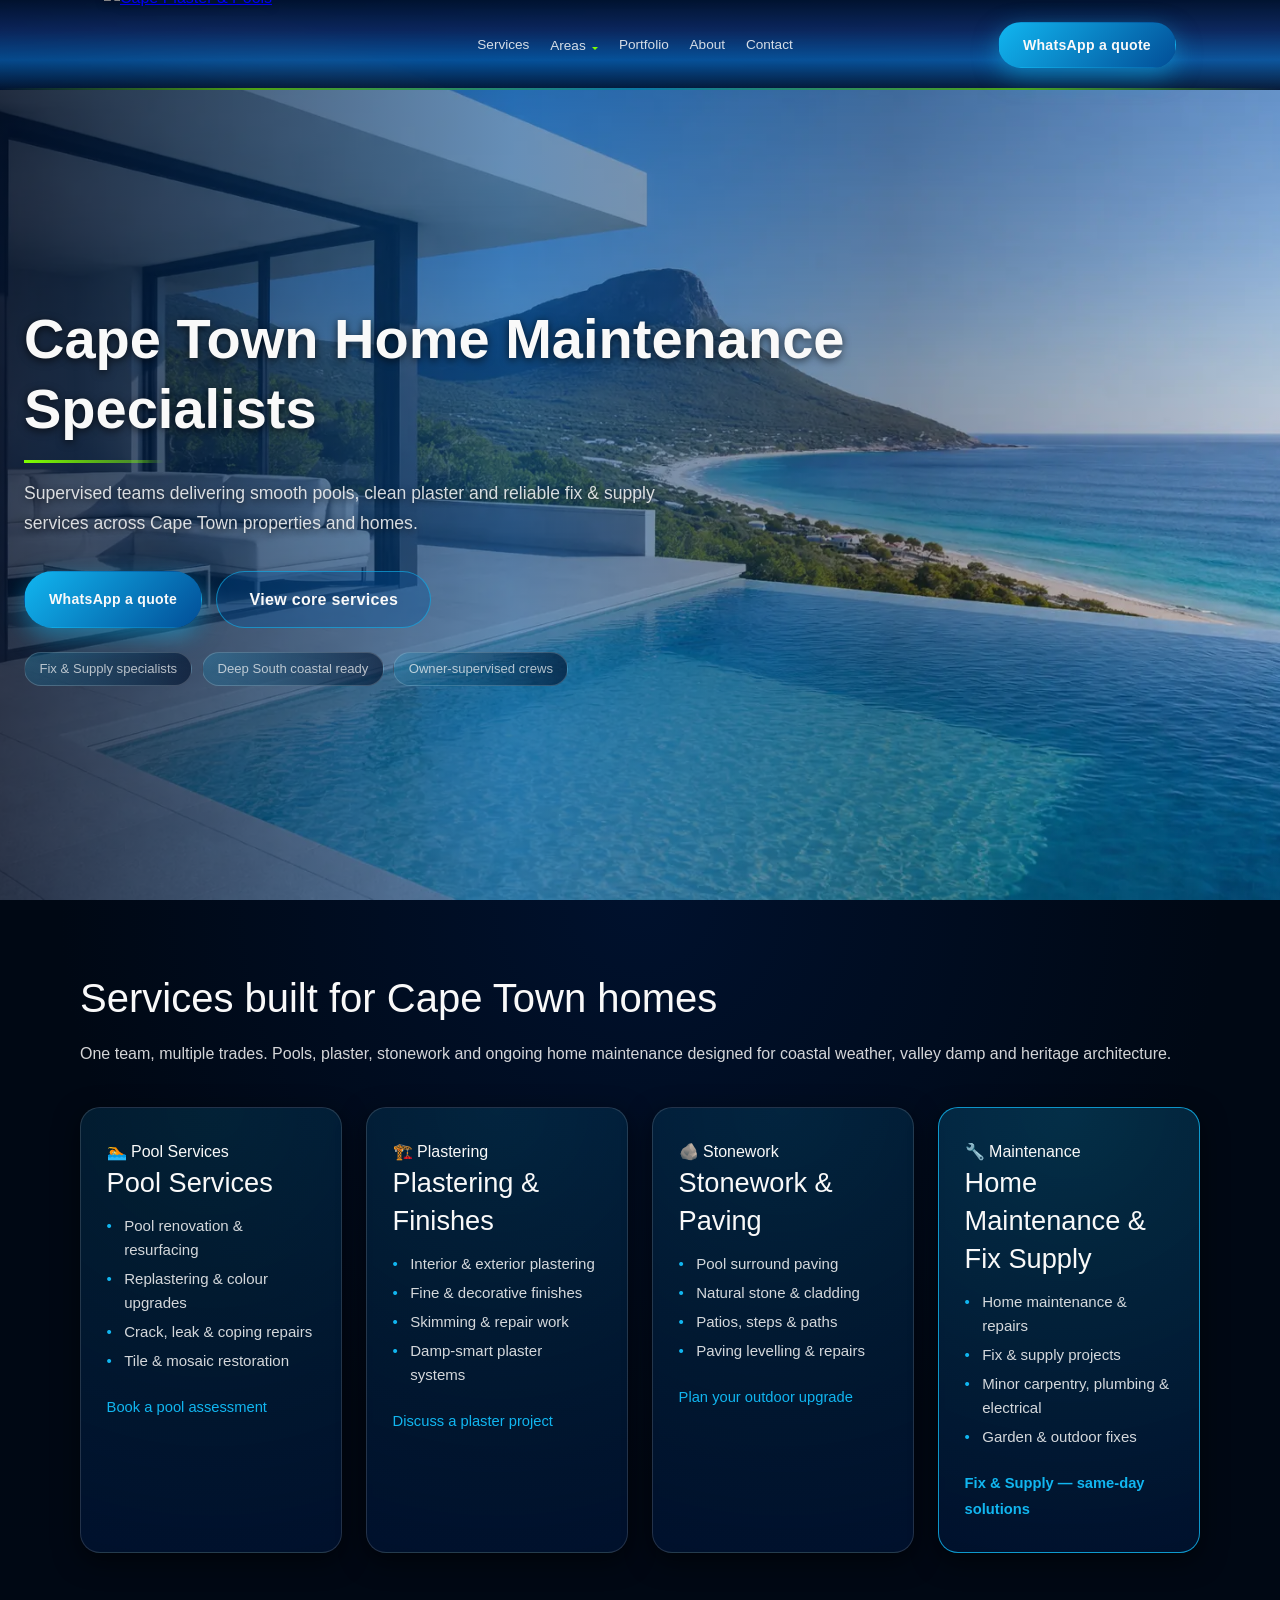
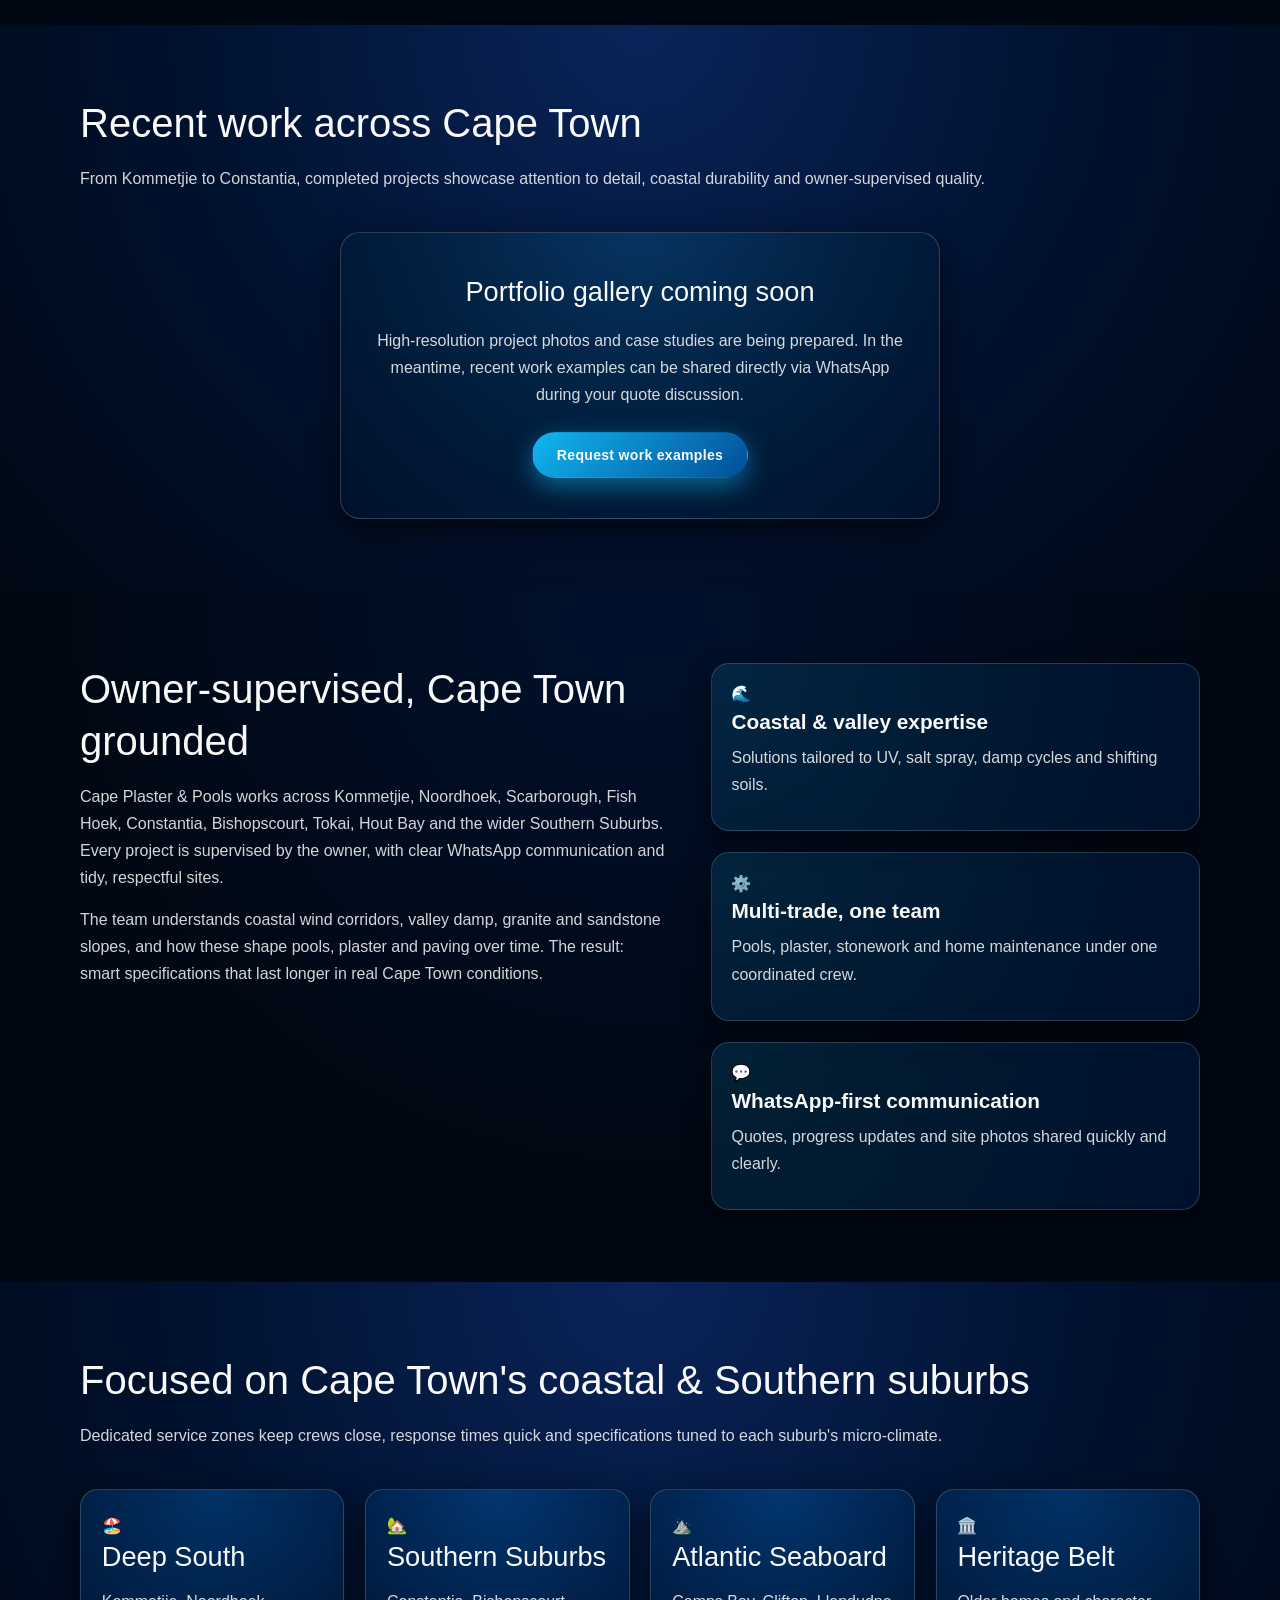
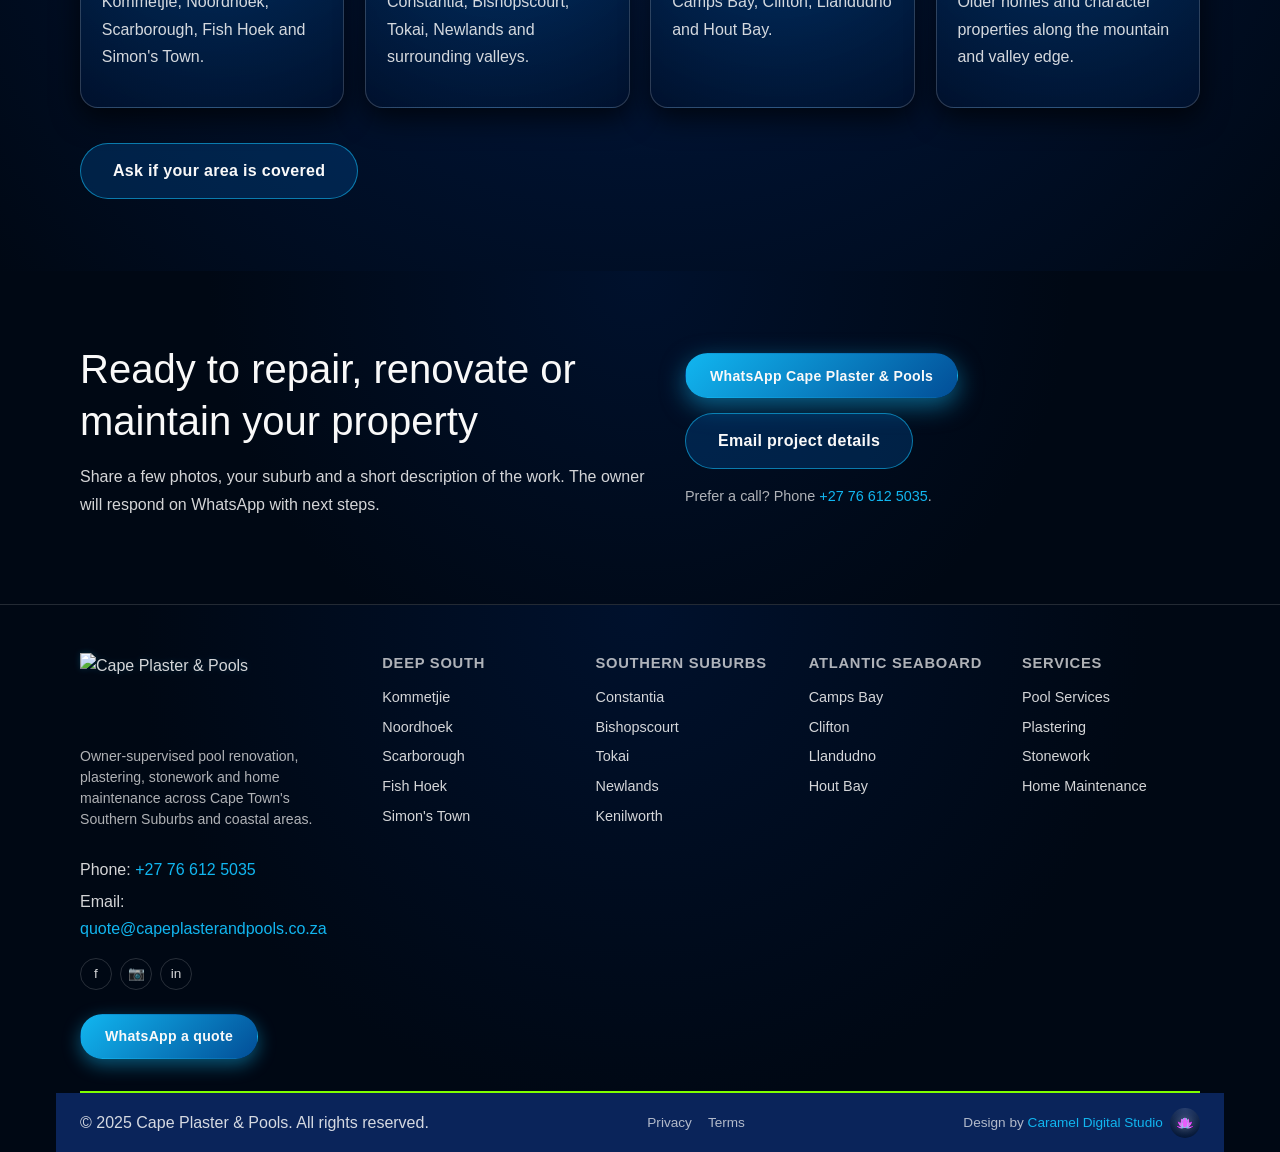
==== commit bd55d9b4: "STEP 2: Add image placeholder system to service cards with visual hierarchy" ====
--- a/index.html
+++ b/index.html
@@ -5,6 +5,7 @@
  * Do not modify outside approved batch tasks.
  * Source: POLICY-GATED-CPP-HANDOFF.md
  * Date: 9 January 2026
+ * UPDATE: Image placeholders in service cards (Jan 9, 2026)
 -->
 <!DOCTYPE html>
 <html lang="en">
@@ -60,62 +61,74 @@
             <div class="services-grid">
                 <!-- Pool Services -->
                 <article class="service-card">
-                    <h3>Pool Services</h3>
-                    <p>
-                        Resurfacing, replastering, crack repairs, mosaics, coping and waterproofing for tired or leaking pools in coastal and valley micro-climates.
-                    </p>
-                    <ul class="service-list">
-                        <li>Pool renovation &amp; resurfacing</li>
-                        <li>Replastering &amp; colour upgrades</li>
-                        <li>Crack, leak &amp; coping repairs</li>
-                        <li>Tile &amp; mosaic restoration</li>
-                    </ul>
-                    <a href="#contact" class="service-link">Book a pool assessment</a>
+                    <div class="service-image-placeholder">
+                        <span class="service-icon">🏊</span>
+                        <span class="service-image-label">Pool Services</span>
+                    </div>
+                    <div class="service-content">
+                        <h3>Pool Services</h3>
+                        <ul class="service-list">
+                            <li>Pool renovation &amp; resurfacing</li>
+                            <li>Replastering &amp; colour upgrades</li>
+                            <li>Crack, leak &amp; coping repairs</li>
+                            <li>Tile &amp; mosaic restoration</li>
+                        </ul>
+                        <a href="#contact" class="service-link">Book a pool assessment</a>
+                    </div>
                 </article>
 
                 <!-- Plastering & Finishes -->
                 <article class="service-card">
-                    <h3>Plastering &amp; Finishes</h3>
-                    <p>
-                        Interior and exterior plaster, fine finishes and repair work for modern, coastal and heritage properties from Kommetjie to Constantia.
-                    </p>
-                    <ul class="service-list">
-                        <li>Interior &amp; exterior plastering</li>
-                        <li>Fine &amp; decorative finishes</li>
-                        <li>Skimming &amp; repair work</li>
-                        <li>Damp-smart plaster systems</li>
-                    </ul>
-                    <a href="#contact" class="service-link">Discuss a plaster project</a>
+                    <div class="service-image-placeholder">
+                        <span class="service-icon">🏗️</span>
+                        <span class="service-image-label">Plastering</span>
+                    </div>
+                    <div class="service-content">
+                        <h3>Plastering &amp; Finishes</h3>
+                        <ul class="service-list">
+                            <li>Interior &amp; exterior plastering</li>
+                            <li>Fine &amp; decorative finishes</li>
+                            <li>Skimming &amp; repair work</li>
+                            <li>Damp-smart plaster systems</li>
+                        </ul>
+                        <a href="#contact" class="service-link">Discuss a plaster project</a>
+                    </div>
                 </article>
 
                 <!-- Stonework & Paving -->
                 <article class="service-card">
-                    <h3>Stonework &amp; Paving</h3>
-                    <p>
-                        Stone cladding, pool surrounds, pathways and paving repairs matched to granite slopes, sandy soils and garden edges.
-                    </p>
-                    <ul class="service-list">
-                        <li>Pool surround paving</li>
-                        <li>Natural stone &amp; cladding</li>
-                        <li>Patios, steps &amp; paths</li>
-                        <li>Paving levelling &amp; repairs</li>
-                    </ul>
-                    <a href="#contact" class="service-link">Plan your outdoor upgrade</a>
+                    <div class="service-image-placeholder">
+                        <span class="service-icon">🪨</span>
+                        <span class="service-image-label">Stonework</span>
+                    </div>
+                    <div class="service-content">
+                        <h3>Stonework &amp; Paving</h3>
+                        <ul class="service-list">
+                            <li>Pool surround paving</li>
+                            <li>Natural stone &amp; cladding</li>
+                            <li>Patios, steps &amp; paths</li>
+                            <li>Paving levelling &amp; repairs</li>
+                        </ul>
+                        <a href="#contact" class="service-link">Plan your outdoor upgrade</a>
+                    </div>
                 </article>
 
                 <!-- Home Maintenance & Fix Supply -->
                 <article class="service-card service-primary">
-                    <h3>Home Maintenance &amp; Fix Supply</h3>
-                    <p>
-                        Ongoing property care, small repairs and fix &amp; supply projects for local and overseas owners who want one reliable team on call.
-                    </p>
-                    <ul class="service-list">
-                        <li>Home maintenance &amp; repairs</li>
-                        <li>Fix &amp; supply projects</li>
-                        <li>Minor carpentry, plumbing &amp; electrical assistance</li>
-                        <li>Garden &amp; outdoor fixes</li>
-                    </ul>
-                    <a href="#contact" class="service-link service-link-primary">Fix &amp; Supply — same-day solutions</a>
+                    <div class="service-image-placeholder service-image-primary">
+                        <span class="service-icon">🔧</span>
+                        <span class="service-image-label">Maintenance</span>
+                    </div>
+                    <div class="service-content">
+                        <h3>Home Maintenance &amp; Fix Supply</h3>
+                        <ul class="service-list">
+                            <li>Home maintenance &amp; repairs</li>
+                            <li>Fix &amp; supply projects</li>
+                            <li>Minor carpentry, plumbing &amp; electrical</li>
+                            <li>Garden &amp; outdoor fixes</li>
+                        </ul>
+                        <a href="#contact" class="service-link service-link-primary">Fix &amp; Supply — same-day solutions</a>
+                    </div>
                 </article>
             </div>
         </section>
@@ -157,16 +170,25 @@
                 </div>
                 <div class="about-points">
                     <div class="about-point">
-                        <h4>Coastal &amp; valley expertise</h4>
-                        <p>Solutions tailored to UV, salt spray, damp cycles and shifting soils.</p>
+                        <span class="about-icon">🌊</span>
+                        <div>
+                            <h4>Coastal &amp; valley expertise</h4>
+                            <p>Solutions tailored to UV, salt spray, damp cycles and shifting soils.</p>
+                        </div>
                     </div>
                     <div class="about-point">
-                        <h4>Multi-trade, one team</h4>
-                        <p>Pools, plaster, stonework and home maintenance under one coordinated crew.</p>
+                        <span class="about-icon">⚙️</span>
+                        <div>
+                            <h4>Multi-trade, one team</h4>
+                            <p>Pools, plaster, stonework and home maintenance under one coordinated crew.</p>
+                        </div>
                     </div>
                     <div class="about-point">
-                        <h4>WhatsApp-first communication</h4>
-                        <p>Quotes, progress updates and site photos shared quickly and clearly.</p>
+                        <span class="about-icon">💬</span>
+                        <div>
+                            <h4>WhatsApp-first communication</h4>
+                            <p>Quotes, progress updates and site photos shared quickly and clearly.</p>
+                        </div>
                     </div>
                 </div>
             </div>
@@ -182,24 +204,24 @@
             </header>
             <div class="areas-grid">
                 <article class="area-card">
+                    <span class="area-icon">🏖️</span>
                     <h3>Deep South</h3>
                     <p>Kommetjie, Noordhoek, Scarborough, Fish Hoek and Simon's Town.</p>
-                    <p>Surf-facing pools, sandy soils, strong winds and salt-heavy air.</p>
-                </article>
-                <article class="area-card">
+                </article>
+                <article class="area-card">
+                    <span class="area-icon">🏡</span>
                     <h3>Southern Suburbs</h3>
                     <p>Constantia, Bishopscourt, Tokai, Newlands and surrounding valleys.</p>
-                    <p>Tree shade, damp cycles and heritage architecture with fine finishes.</p>
-                </article>
-                <article class="area-card">
+                </article>
+                <article class="area-card">
+                    <span class="area-icon">⛰️</span>
                     <h3>Atlantic Seaboard</h3>
                     <p>Camps Bay, Clifton, Llandudno and Hout Bay.</p>
-                    <p>Steep granite slopes, strong UV, premium outdoor entertaining areas.</p>
-                </article>
-                <article class="area-card">
+                </article>
+                <article class="area-card">
+                    <span class="area-icon">🏛️</span>
                     <h3>Heritage Belt</h3>
                     <p>Older homes and character properties along the mountain and valley edge.</p>
-                    <p>Careful restoration, lime-friendly finishes and subtle upgrades.</p>
                 </article>
             </div>
             <div class="areas-cta">
--- a/styles.css
+++ b/styles.css
@@ -5,6 +5,7 @@
  * Do not modify outside approved batch tasks.
  * Source: POLICY-GATED-CPP-HANDOFF.md
  * Date: 9 January 2026
+ * UPDATE: Hero visual depth improvements (Jan 9, 2026)
  */
 
 /* Root tokens */
@@ -15,6 +16,9 @@
     --vivid-azure: #024e97;
     --bright-blue: #11b6f0;
     --light-grey: #f9f9f9;
+    
+    /* LIME GREEN ACCENT */
+    --lime-green: #7FFF00;
 
     /* Text Colors */
     --text-primary: #f9f9f9;
@@ -62,6 +66,7 @@
     line-height: 1.25;
     margin: 0 0 1rem;
     color: var(--text-primary);
+    text-shadow: 0 2px 8px rgba(0, 0, 0, 0.7);
 }
 
 h2 {
@@ -119,7 +124,7 @@
     text-align: left;
 }
 
-/* Buttons - FIXED SIZING */
+/* Buttons - VIVID BLUE */
 .button {
     display: inline-flex;
     align-items: center;
@@ -142,15 +147,15 @@
 }
 
 .cta-primary {
-    background: linear-gradient(135deg, var(--bright-blue), var(--vivid-azure));
-    box-shadow: 0 16px 40px rgba(0, 182, 255, 0.45);
+    background: linear-gradient(135deg, #11b6f0, #024e97);
+    box-shadow: 0 8px 24px rgba(17, 182, 240, 0.5);
 }
 
 .cta-primary::after {
     content: "";
     position: absolute;
     inset: 0;
-    background: radial-gradient(circle at top left, rgba(255, 255, 255, 0.3), transparent 55%);
+    background: radial-gradient(circle at top left, rgba(255, 255, 255, 0.25), transparent 55%);
     opacity: 0;
     transition: opacity var(--transition-med);
 }
@@ -161,21 +166,22 @@
 
 .cta-primary:hover {
     transform: translateY(-1px) scale(1.02);
-    box-shadow: 0 18px 48px rgba(0, 182, 255, 0.55);
-}
-
+    box-shadow: 0 12px 32px rgba(17, 182, 240, 0.65);
+}
+
+/* DARKER SECONDARY BUTTON - deeper blue tone */
 .cta-secondary {
-    background: transparent;
-    border-color: rgba(17, 182, 240, 0.65);
-    color: var(--bright-blue);
+    background: rgba(2, 78, 151, 0.35);
+    border-color: rgba(17, 182, 240, 0.6);
+    color: var(--text-primary);
 }
 
 .cta-secondary .button-text {
-    color: var(--bright-blue);
+    color: var(--text-primary);
 }
 
 .cta-secondary:hover {
-    background: rgba(2, 78, 151, 0.45);
+    background: rgba(2, 78, 151, 0.55);
     border-color: var(--bright-blue);
     box-shadow: 0 14px 32px rgba(0, 0, 0, 0.6);
 }
@@ -204,7 +210,7 @@
     font-size: 0.88rem;
 }
 
-/* FULL-PAGE HERO WITH BACKGROUND - LEFT-ALIGNED */
+/* FULL-PAGE HERO - DEEPER BLUE OVERLAY */
 .hero {
     position: relative;
     min-height: 100vh;
@@ -218,17 +224,17 @@
     background-repeat: no-repeat;
 }
 
-/* Dark overlay for text readability */
+/* DEEPER overlay - richer blue tone, less bright */
 .hero::before {
     content: "";
     position: absolute;
     inset: 0;
     background: linear-gradient(
         to right,
-        rgba(0, 17, 45, 0.85) 0%,
-        rgba(0, 17, 45, 0.65) 40%,
-        rgba(0, 17, 45, 0.4) 70%,
-        transparent 100%
+        rgba(0, 17, 45, 0.78) 0%,
+        rgba(2, 78, 151, 0.58) 40%,
+        rgba(0, 17, 45, 0.38) 70%,
+        rgba(0, 17, 45, 0.15) 100%
     );
     z-index: 1;
 }
@@ -240,10 +246,27 @@
     text-align: left;
 }
 
+/* LONGER LIME GREEN ACCENT LINE in hero */
+.hero h1::after {
+    content: "";
+    display: block;
+    width: 140px;
+    height: 3px;
+    background: linear-gradient(90deg, var(--lime-green) 0%, rgba(127, 255, 0, 0.4) 85%, transparent 100%);
+    margin-top: 16px;
+    animation: slideInLeft 0.6s ease;
+}
+
+@keyframes slideInLeft {
+    from { width: 0; opacity: 0; }
+    to { width: 140px; opacity: 1; }
+}
+
 .hero-lead {
     max-width: 650px;
     margin: 0 0 2rem;
     font-size: 1.1rem;
+    text-shadow: 0 2px 6px rgba(0, 0, 0, 0.6);
 }
 
 .hero-ctas {
@@ -464,17 +487,17 @@
     text-decoration: none;
 }
 
-/* Header - LARGER LOGO + BETTER BACKGROUND */
+/* Header - DEEPER GRADIENT AT BOTTOM */
 .site-header {
     position: fixed;
     inset: 0 0 auto 0;
     height: var(--header-height);
     display: flex;
+    flex-direction: column;
     align-items: center;
     justify-content: center;
     z-index: 20;
-    background: linear-gradient(to bottom, rgba(0, 17, 45, 0.98), rgba(10, 36, 90, 0.96), rgba(2, 78, 151, 0.92), transparent);
-    border-bottom: 1px solid rgba(17, 182, 240, 0.2);
+    background: linear-gradient(to bottom, rgba(0, 17, 45, 0.98), rgba(10, 36, 90, 0.96), rgba(2, 78, 151, 0.88), rgba(0, 17, 45, 0.92));
     backdrop-filter: blur(24px);
 }
 
@@ -486,6 +509,41 @@
     align-items: center;
     justify-content: space-between;
     gap: 1.5rem;
+    position: relative;
+    z-index: 2;
+}
+
+/* Animated glow stripe - UNDER logo and menu */
+.header-glow-stripe {
+    position: absolute;
+    bottom: 0;
+    left: 0;
+    width: 100%;
+    height: 2px;
+    background: linear-gradient(
+        90deg,
+        transparent 0%,
+        var(--lime-green) 20%,
+        var(--bright-blue) 50%,
+        var(--lime-green) 80%,
+        transparent 100%
+    );
+    opacity: 0.6;
+    animation: glowSweep 3s ease-in-out infinite;
+}
+
+@keyframes glowSweep {
+    0% {
+        transform: translateX(-100%);
+        opacity: 0.4;
+    }
+    50% {
+        opacity: 0.7;
+    }
+    100% {
+        transform: translateX(100%);
+        opacity: 0.4;
+    }
 }
 
 .header-left {
@@ -500,20 +558,20 @@
     justify-content: center;
 }
 
-/* Logo sizing - 200% larger (120px desktop) */
+/* Logo - CLEAN, NO GLOW */
 .header-logo {
     height: 120px;
     width: auto;
-    filter: drop-shadow(0 0 12px rgba(17, 182, 240, 0.5));
+    filter: drop-shadow(0 2px 4px rgba(0, 0, 0, 0.3));
     transition: filter var(--transition-fast), transform var(--transition-fast);
 }
 
 .header-logo:hover {
     transform: translateY(-2px);
-    filter: drop-shadow(0 0 20px rgba(17, 182, 240, 0.9));
-}
-
-/* Nav - SMALLER FONT */
+    filter: drop-shadow(0 4px 8px rgba(0, 0, 0, 0.4));
+}
+
+/* Nav - VIVID BLUE */
 .nav {
     display: flex;
     align-items: center;
@@ -537,14 +595,19 @@
     gap: 0.25rem;
 }
 
-/* Dropdown triangle - SMALLER & BASELINE-ALIGNED */
+/* Hide any <span> triangles in markup */
+.nav-dropdown-toggle > span[aria-hidden] {
+    display: none;
+}
+
+/* Dropdown triangle - LIME GREEN */
 .nav-dropdown-toggle::after {
     content: "";
     width: 0;
     height: 0;
     border-left: 3px solid transparent;
     border-right: 3px solid transparent;
-    border-top: 3px solid currentColor;
+    border-top: 3px solid var(--lime-green);
     margin-left: 0.15rem;
     transition: transform var(--transition-fast);
 }
@@ -558,6 +621,7 @@
     color: var(--text-primary);
 }
 
+/* LIME GREEN UNDERLINE on nav hover */
 .nav-link::after {
     content: "";
     position: absolute;
@@ -565,7 +629,7 @@
     bottom: -0.35rem;
     width: 0;
     height: 2px;
-    background: linear-gradient(90deg, var(--bright-blue), transparent);
+    background: var(--lime-green);
     transition: width var(--transition-fast);
 }
 
@@ -644,11 +708,11 @@
     gap: 4px;
 }
 
-/* Footer - 5-COLUMN GRID */
+/* Footer - TIGHTENED SPACING */
 .site-footer {
     background: radial-gradient(circle at top, #00112d 0%, #000814 60%);
     border-top: 1px solid rgba(249, 249, 249, 0.14);
-    padding: 4rem 1.5rem 2.5rem;
+    padding: 3rem 1.5rem 0;
     color: var(--text-secondary);
 }
 
@@ -661,17 +725,25 @@
 .footer-grid {
     display: grid;
     grid-template-columns: 1.5fr 1fr 1fr 1fr 1fr;
-    gap: 2.8rem;
-    margin-bottom: 2.8rem;
+    gap: 2.2rem;
+    margin-bottom: 2rem;
 }
 
 .footer-brand {
     display: flex;
     flex-direction: column;
-    gap: 0.9rem;
-}
-
-/* Brand lockup (text-only, no logo image) */
+    gap: 0.7rem;
+}
+
+/* Footer logo - MINIMAL GLOW */
+.footer-logo {
+    height: 75px;
+    width: auto;
+    margin-bottom: 0.4rem;
+    filter: drop-shadow(0 0 3px rgba(17, 182, 240, 0.2));
+}
+
+/* Brand lockup (text-only fallback) */
 .footer-brand-lockup {
     display: flex;
     flex-direction: column;
@@ -698,12 +770,17 @@
 }
 
 .footer-byline {
-    font-size: 0.9rem;
+    font-size: 0.88rem;
     color: var(--text-dim);
+    line-height: 1.5;
 }
 
 .footer-contact {
-    font-size: 0.9rem;
+    font-size: 0.88rem;
+}
+
+.footer-contact p {
+    margin-bottom: 0.3rem;
 }
 
 .footer-contact a {
@@ -713,10 +790,11 @@
 
 .footer-social-row {
     display: flex;
-    gap: 0.55rem;
-    margin-bottom: 0.6rem;
-}
-
+    gap: 0.5rem;
+    margin-bottom: 0.5rem;
+}
+
+/* LIME GREEN GLOW on social icons - SUBTLE */
 .footer-social-link {
     width: 32px;
     height: 32px;
@@ -728,24 +806,39 @@
     color: var(--text-secondary);
     text-decoration: none;
     font-size: 0.85rem;
-    transition: background var(--transition-fast), border-color var(--transition-fast), transform var(--transition-fast), box-shadow var(--transition-fast);
+    transition: all var(--transition-fast);
 }
 
 .footer-social-link:hover {
-    background: rgba(17, 182, 240, 0.18);
-    border-color: rgba(17, 182, 240, 0.75);
-    transform: translateY(-1px);
-    box-shadow: 0 8px 18px rgba(0, 0, 0, 0.7);
-}
-
-/* WhatsApp pill - SMALLER */
+    color: var(--text-primary);
+    background: rgba(127, 255, 0, 0.08);
+    border-color: var(--lime-green);
+    transform: scale(1.1);
+    box-shadow: 0 0 12px rgba(127, 255, 0, 0.3);
+}
+
+/* WhatsApp button - VIVID BLUE */
 .footer-whatsapp-cta {
-    margin-top: 0.4rem;
+    margin-top: 0.3rem;
 }
 
 .footer-whatsapp-cta .button {
-    padding: 0.55rem 1.2rem;
-    font-size: 0.85rem;
+    padding: 0.5rem 1.1rem;
+    font-size: 0.84rem;
+    background: linear-gradient(135deg, #11b6f0, #024e97);
+    color: var(--text-primary);
+    box-shadow: 0 6px 18px rgba(17, 182, 240, 0.45);
+}
+
+.footer-whatsapp-cta .button:hover {
+    background: linear-gradient(135deg, #11b6f0, #024e97);
+    box-shadow: 0 8px 24px rgba(17, 182, 240, 0.6);
+    transform: translateY(-2px);
+}
+
+.footer-whatsapp-cta .button-text {
+    color: var(--text-primary);
+    font-weight: 600;
 }
 
 /* Footer area columns */
@@ -755,12 +848,12 @@
 }
 
 .footer-column-heading {
-    font-size: 0.95rem;
+    font-size: 0.92rem;
     font-weight: 600;
-    letter-spacing: 0.06em;
+    letter-spacing: 0.05em;
     text-transform: uppercase;
     color: var(--text-dim);
-    margin-bottom: 0.75rem;
+    margin-bottom: 0.65rem;
 }
 
 .footer-link-list {
@@ -770,11 +863,11 @@
 }
 
 .footer-link-list li + li {
-    margin-top: 0.3rem;
+    margin-top: 0.25rem;
 }
 
 .footer-link {
-    font-size: 0.92rem;
+    font-size: 0.9rem;
     color: var(--text-secondary);
     text-decoration: none;
     position: relative;
@@ -796,22 +889,40 @@
     width: 100%;
 }
 
-/* Bottom row */
+/* LIME GREEN ACCENT LINE */
+.footer-accent-line {
+    height: 2px;
+    background: var(--lime-green);
+    width: 100%;
+    margin: 0;
+}
+
+/* Bottom row - TIGHTENED */
 .footer-bottom {
-    border-top: 1px solid rgba(249, 249, 249, 0.16);
-    padding-top: 1.2rem;
+    background: var(--dark-blue);
+    padding: 0.9rem 1.5rem;
+    margin: 0 -1.5rem;
+}
+
+.footer-bottom-inner {
+    max-width: var(--container-width);
+    margin: 0 auto;
     display: flex;
     flex-wrap: wrap;
+    gap: 0.8rem;
+    align-items: center;
+    justify-content: space-between;
+    font-size: 0.85rem;
+    color: var(--text-dim);
+}
+
+.footer-bottom-inner > p {
+    margin: 0;
+}
+
+.footer-legal-links {
+    display: flex;
     gap: 1rem;
-    align-items: center;
-    justify-content: space-between;
-    font-size: 0.88rem;
-    color: var(--text-dim);
-}
-
-.footer-legal-links {
-    display: flex;
-    gap: 1.1rem;
 }
 
 .footer-legal-links a {
@@ -840,11 +951,11 @@
 .footer-caramel {
     display: flex;
     align-items: center;
-    gap: 0.55rem;
+    gap: 0.45rem;
 }
 
 .footer-caramel-text {
-    font-size: 0.88rem;
+    font-size: 0.85rem;
     color: var(--text-dim);
 }
 
@@ -854,8 +965,8 @@
 }
 
 .lotus-wrap {
-    width: 34px;
-    height: 34px;
+    width: 30px;
+    height: 30px;
     border-radius: 50%;
     background: radial-gradient(circle at top, rgba(255, 255, 255, 0.12), rgba(0, 17, 45, 0.98));
     display: inline-flex;
@@ -868,10 +979,10 @@
 }
 
 .lotus-img {
-    width: 26px;
-    height: 26px;
+    width: 22px;
+    height: 22px;
     object-fit: contain;
-    filter: drop-shadow(0 0 5px rgba(255, 255, 255, 0.4));
+    filter: drop-shadow(0 0 4px rgba(255, 255, 255, 0.3));
     transition: transform var(--transition-med), filter var(--transition-med);
 }
 
@@ -879,7 +990,7 @@
 .lotus-wrap::before {
     content: "";
     position: absolute;
-    inset: -4px;
+    inset: -3px;
     border-radius: inherit;
     border: 1px solid rgba(17, 182, 240, 0.65);
     opacity: 0.6;
@@ -903,15 +1014,15 @@
 /* Lotus hover spin + glow */
 .lotus-wrap:hover {
     transform: translateY(-1px) scale(1.05);
-    box-shadow: 0 0 22px 4px rgba(255, 255, 255, 0.42);
+    box-shadow: 0 0 20px 3px rgba(255, 255, 255, 0.4);
 }
 
 .lotus-wrap:hover .lotus-img {
     transform: rotate(10deg) scale(1.08);
-    filter: drop-shadow(0 0 10px rgba(255, 255, 255, 0.75));
-}
-
-/* Responsive breakpoints (locked) */
+    filter: drop-shadow(0 0 8px rgba(255, 255, 255, 0.7));
+}
+
+/* Responsive breakpoints */
 /* Mobile */
 @media (max-width: 767px) {
     h1 {
@@ -919,7 +1030,7 @@
     }
 
     .hero {
-        min-height: 100vh;
+        min-height: 85vh;
         padding: calc(var(--header-height) + 1.5rem) 1.5rem 1.5rem;
         justify-content: center;
     }
@@ -946,8 +1057,14 @@
         flex: 1 1 100%;
     }
 
+    /* Mobile footer: single column stack */
     .footer-grid {
         grid-template-columns: 1fr;
+        gap: 2rem;
+    }
+
+    .footer-logo {
+        height: 60px;
     }
 
     .section-about .about-inner,
@@ -990,7 +1107,7 @@
         padding: 0.2rem;
     }
 
-    .footer-bottom {
+    .footer-bottom-inner {
         flex-direction: column;
         align-items: flex-start;
     }
@@ -1001,6 +1118,11 @@
 
     .header-logo {
         height: 70px;
+    }
+    
+    /* Mobile: reduce glow stripe opacity */
+    .header-glow-stripe {
+        opacity: 0.4;
     }
 }
 
@@ -1019,8 +1141,18 @@
         flex: 1 1 48%;
     }
 
+    /* Footer: Brand full width, then 2x2 grid */
     .footer-grid {
         grid-template-columns: repeat(2, 1fr);
+        gap: 2rem;
+    }
+
+    .footer-brand {
+        grid-column: 1 / -1;
+    }
+
+    .footer-logo {
+        height: 65px;
     }
 
     .section-areas .areas-grid {
@@ -1032,7 +1164,7 @@
     }
 }
 
-/* Desktop */
+/* Desktop - 5-COLUMN FOOTER LOCKED */
 @media (min-width: 1024px) {
     h1 {
         font-size: 3.5rem;
@@ -1042,7 +1174,8 @@
         width: 23%;
     }
 
+    /* Footer: Full 5-column grid on desktop */
     .footer-grid {
-        grid-template-columns: 1.5fr 1fr 1fr 1fr 1fr;
+        grid-template-columns: 1.5fr 1fr 1fr 1fr 1fr !important;
     }
 }
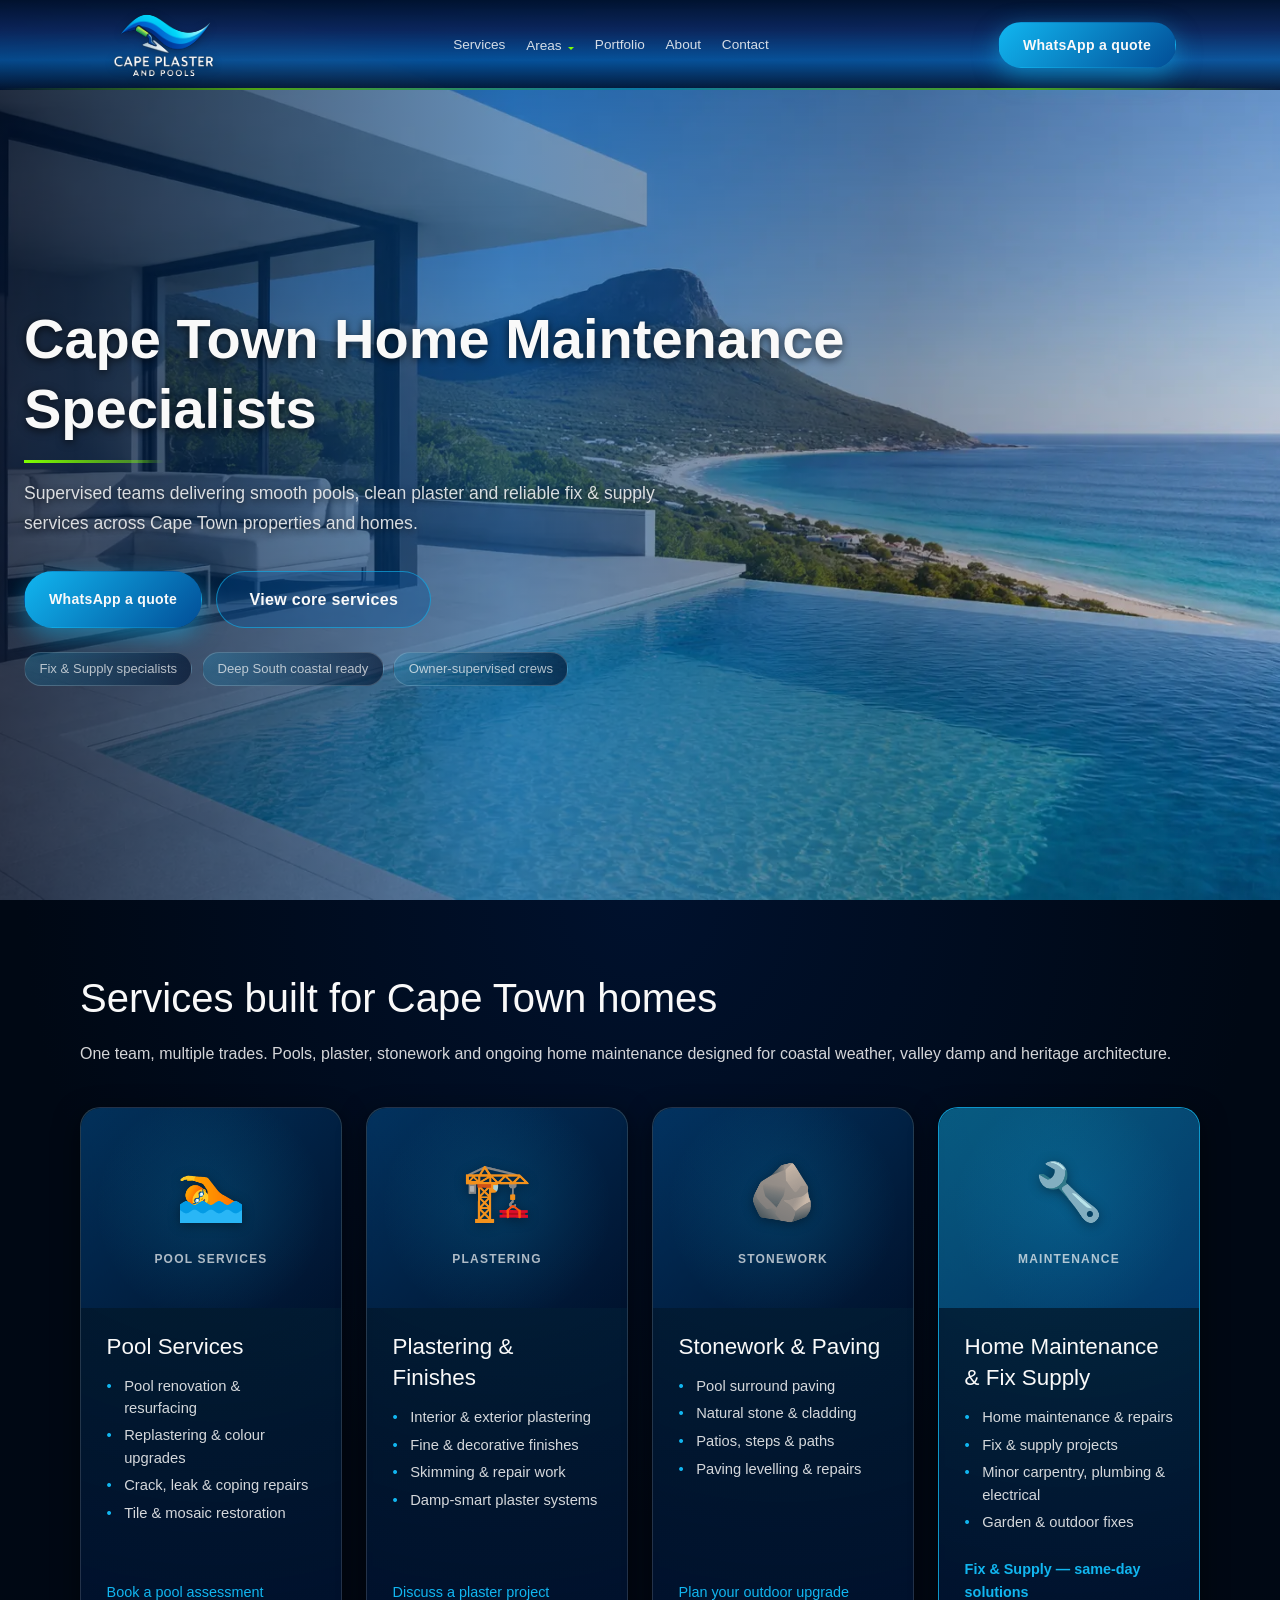
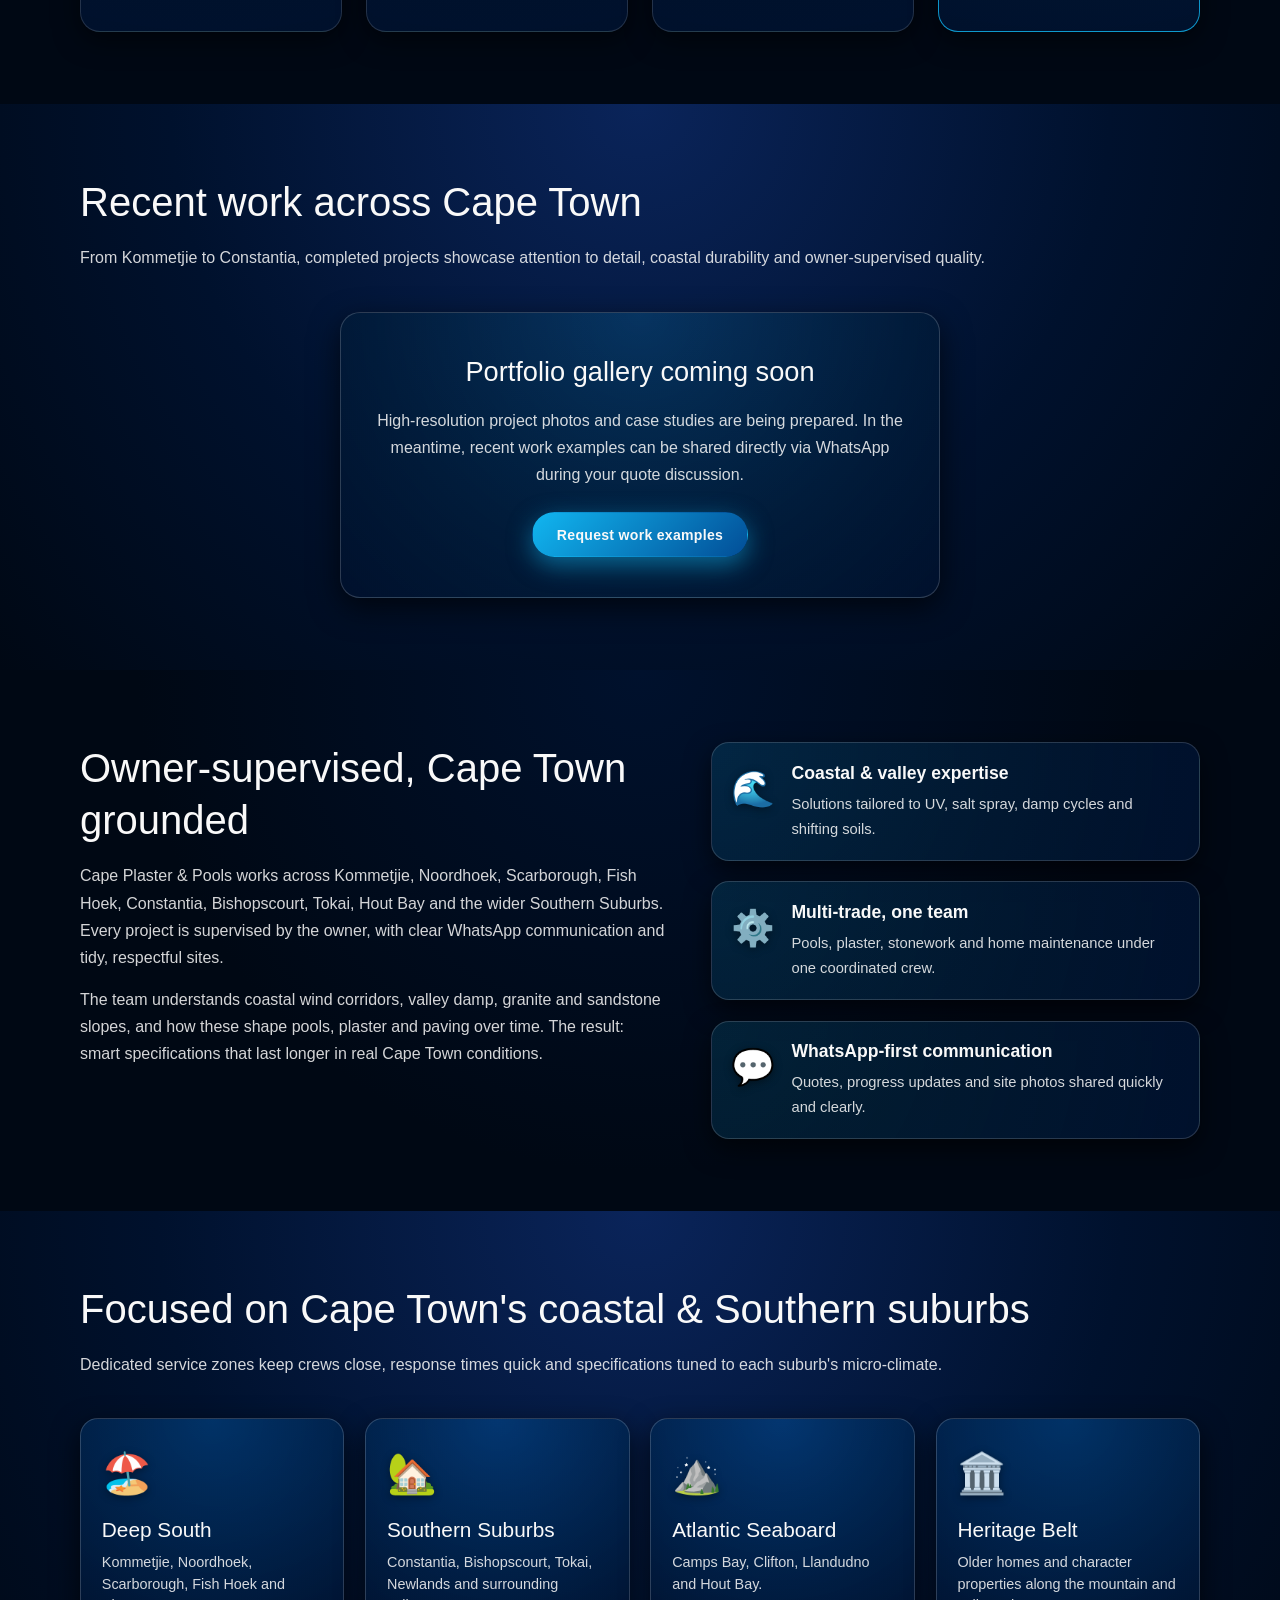
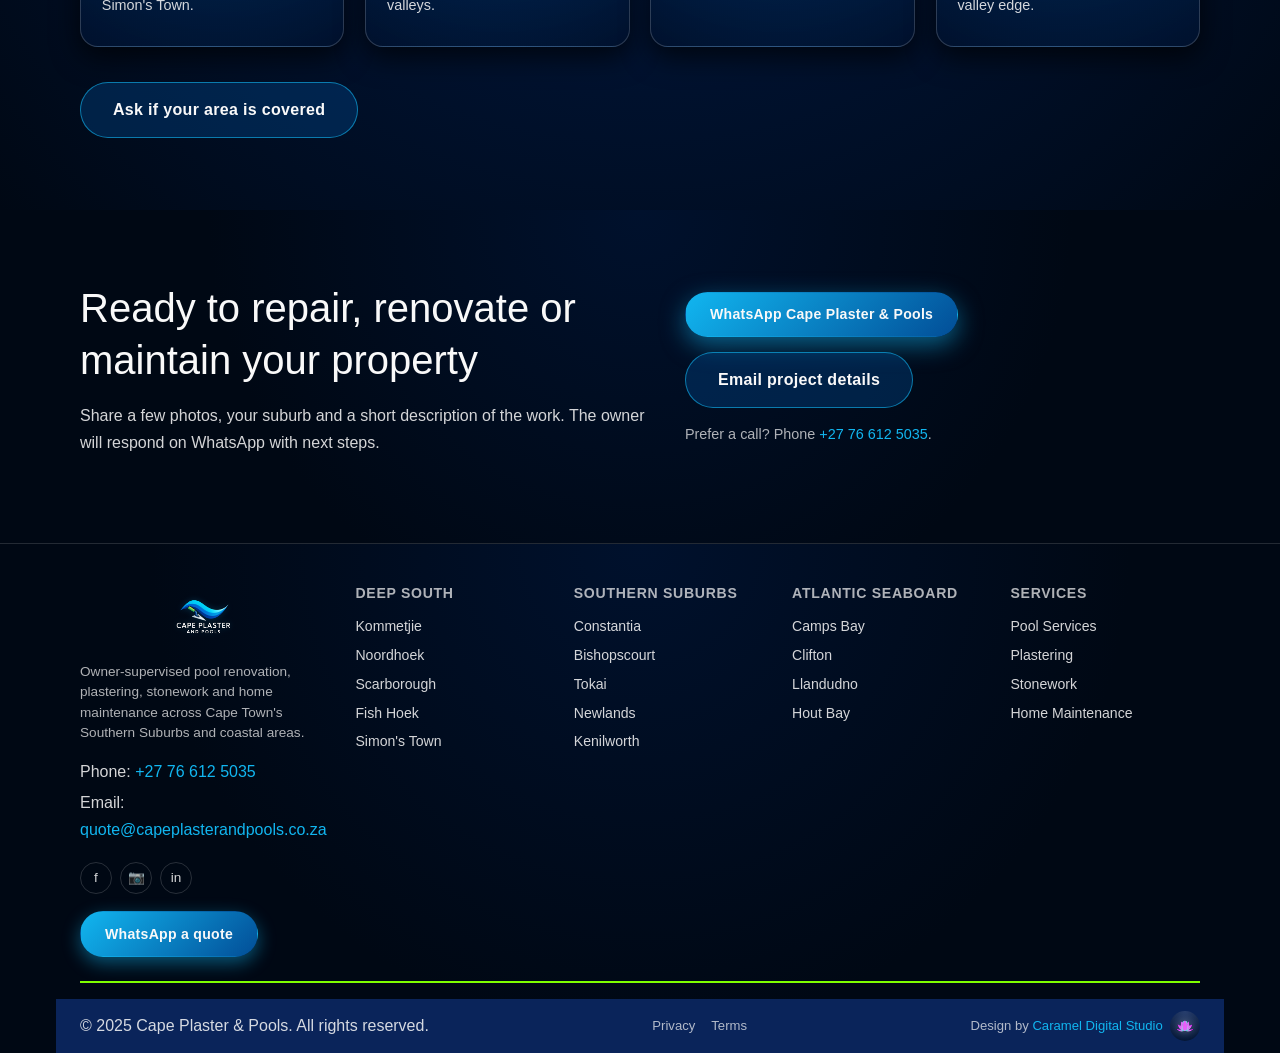
==== commit e5a63499: "SEO: Add complete meta tags, Open Graph, Twitter Cards, and Schema markup" ====
--- a/index.html
+++ b/index.html
@@ -5,21 +5,150 @@
  * Do not modify outside approved batch tasks.
  * Source: POLICY-GATED-CPP-HANDOFF.md
  * Date: 9 January 2026
- * UPDATE: Image placeholders in service cards (Jan 9, 2026)
+ * UPDATE: Complete SEO meta tags added (Jan 11, 2026)
 -->
 <!DOCTYPE html>
 <html lang="en">
 <head>
     <meta charset="UTF-8" />
-    <title>Cape Plaster &amp; Pools | Pool Renovation, Plastering &amp; Home Maintenance</title>
     <meta name="viewport" content="width=device-width, initial-scale=1" />
-    <meta name="description" content="Premium pool renovation, plastering, stonework, waterproofing, and home maintenance across Cape Town's Southern Suburbs, Deep South, Atlantic Seaboard and Heritage Belt." />
+    
+    <!-- Primary Meta Tags -->
+    <title>Cape Plaster & Pools | Pool Renovation, Plastering & Home Maintenance Cape Town</title>
+    <meta name="title" content="Cape Plaster & Pools | Pool Renovation, Plastering & Home Maintenance Cape Town" />
+    <meta name="description" content="Owner-supervised pool renovation, plastering, stonework and home maintenance across Cape Town's Southern Suburbs, Deep South, Atlantic Seaboard and Heritage Belt. WhatsApp for a quote." />
+    <meta name="keywords" content="pool renovation Cape Town, pool plastering, home maintenance Cape Town, stonework, waterproofing, Kommetjie, Noordhoek, Constantia, Fish Hoek, Southern Suburbs" />
+    <meta name="author" content="Cape Plaster & Pools" />
+    <meta name="robots" content="index, follow" />
+    
+    <!-- Canonical URL -->
+    <link rel="canonical" href="https://www.capeplasterandpools.co.za/" />
+    
+    <!-- Open Graph / Facebook / WhatsApp -->
+    <meta property="og:type" content="website" />
+    <meta property="og:url" content="https://www.capeplasterandpools.co.za/" />
+    <meta property="og:site_name" content="Cape Plaster & Pools" />
+    <meta property="og:title" content="Cape Plaster & Pools | Pool Renovation & Home Maintenance Cape Town" />
+    <meta property="og:description" content="Owner-supervised pool renovation, plastering, stonework and home maintenance across Cape Town. Expert teams serving Southern Suburbs, Deep South & Atlantic Seaboard." />
+    <meta property="og:image" content="https://www.capeplasterandpools.co.za/assets/hero.webp" />
+    <meta property="og:image:width" content="1200" />
+    <meta property="og:image:height" content="630" />
+    <meta property="og:image:alt" content="Cape Plaster & Pools - Pool renovation and home maintenance specialists in Cape Town" />
+    <meta property="og:locale" content="en_ZA" />
+    
+    <!-- Twitter Card -->
+    <meta name="twitter:card" content="summary_large_image" />
+    <meta name="twitter:url" content="https://www.capeplasterandpools.co.za/" />
+    <meta name="twitter:title" content="Cape Plaster & Pools | Pool Renovation & Home Maintenance Cape Town" />
+    <meta name="twitter:description" content="Owner-supervised pool renovation, plastering, stonework and home maintenance across Cape Town. Expert teams serving Southern Suburbs, Deep South & Atlantic Seaboard." />
+    <meta name="twitter:image" content="https://www.capeplasterandpools.co.za/assets/hero.webp" />
+    <meta name="twitter:image:alt" content="Cape Plaster & Pools - Pool renovation specialists Cape Town" />
+    
+    <!-- Geo Location -->
+    <meta name="geo.region" content="ZA-WC" />
+    <meta name="geo.placename" content="Cape Town" />
+    <meta name="geo.position" content="-34.0522;18.4235" />
+    <meta name="ICBM" content="-34.0522, 18.4235" />
     
     <!-- Favicon -->
-    <link rel="icon" type="image/svg+xml" href="./favicon.svg" />
-    <link rel="alternate icon" href="./favicon.ico" />
-    
+    <link rel="icon" type="image/svg+xml" href="./assets/cpp-logo.svg" />
+    <link rel="apple-touch-icon" href="./assets/cpp-logo-on-blue-master.jpg" />
+    
+    <!-- Stylesheet -->
     <link rel="stylesheet" href="./styles.css" />
+    
+    <!-- Structured Data (Schema.org JSON-LD) -->
+    <script type="application/ld+json">
+    {
+      "@context": "https://schema.org",
+      "@type": "LocalBusiness",
+      "@id": "https://www.capeplasterandpools.co.za",
+      "name": "Cape Plaster & Pools",
+      "image": "https://www.capeplasterandpools.co.za/assets/hero.webp",
+      "logo": "https://www.capeplasterandpools.co.za/assets/cpp-logo.svg",
+      "url": "https://www.capeplasterandpools.co.za",
+      "telephone": "+27766125035",
+      "email": "quote@capeplasterandpools.co.za",
+      "priceRange": "$$",
+      "address": {
+        "@type": "PostalAddress",
+        "addressLocality": "Cape Town",
+        "addressRegion": "Western Cape",
+        "addressCountry": "ZA"
+      },
+      "geo": {
+        "@type": "GeoCoordinates",
+        "latitude": -34.0522,
+        "longitude": 18.4235
+      },
+      "areaServed": [
+        {
+          "@type": "City",
+          "name": "Cape Town",
+          "containsPlace": [
+            {"@type": "Place", "name": "Kommetjie"},
+            {"@type": "Place", "name": "Noordhoek"},
+            {"@type": "Place", "name": "Scarborough"},
+            {"@type": "Place", "name": "Fish Hoek"},
+            {"@type": "Place", "name": "Simon's Town"},
+            {"@type": "Place", "name": "Constantia"},
+            {"@type": "Place", "name": "Bishopscourt"},
+            {"@type": "Place", "name": "Tokai"},
+            {"@type": "Place", "name": "Newlands"},
+            {"@type": "Place", "name": "Camps Bay"},
+            {"@type": "Place", "name": "Clifton"},
+            {"@type": "Place", "name": "Llandudno"},
+            {"@type": "Place", "name": "Hout Bay"}
+          ]
+        }
+      ],
+      "description": "Owner-supervised pool renovation, plastering, stonework, waterproofing and home maintenance across Cape Town's Southern Suburbs, Deep South, Atlantic Seaboard and Heritage Belt.",
+      "openingHours": "Mo-Fr 07:00-17:00, Sa 08:00-13:00",
+      "hasOfferCatalog": {
+        "@type": "OfferCatalog",
+        "name": "Pool & Home Maintenance Services",
+        "itemListElement": [
+          {
+            "@type": "Offer",
+            "itemOffered": {
+              "@type": "Service",
+              "name": "Pool Renovation & Replastering",
+              "description": "Pool renovation, resurfacing, replastering, crack repairs, leak detection and coping repairs."
+            }
+          },
+          {
+            "@type": "Offer",
+            "itemOffered": {
+              "@type": "Service",
+              "name": "Interior & Exterior Plastering",
+              "description": "Professional plastering, fine finishes, skimming, repair work and damp-smart plaster systems."
+            }
+          },
+          {
+            "@type": "Offer",
+            "itemOffered": {
+              "@type": "Service",
+              "name": "Stonework & Paving",
+              "description": "Pool surround paving, natural stone cladding, patios, steps, paths and paving repairs."
+            }
+          },
+          {
+            "@type": "Offer",
+            "itemOffered": {
+              "@type": "Service",
+              "name": "Home Maintenance & Fix Supply",
+              "description": "General home maintenance, repairs, fix & supply projects, minor carpentry, plumbing and electrical work."
+            }
+          }
+        ]
+      },
+      "sameAs": [
+        "https://www.facebook.com/capeplasterandpools",
+        "https://www.instagram.com/capeplasterandpools"
+      ]
+    }
+    </script>
+    
     <script defer src="./partials/include.js"></script>
 </head>
 <body>
--- a/styles.css
+++ b/styles.css
@@ -5,7 +5,7 @@
  * Do not modify outside approved batch tasks.
  * Source: POLICY-GATED-CPP-HANDOFF.md
  * Date: 9 January 2026
- * UPDATE: Hero visual depth improvements (Jan 9, 2026)
+ * UPDATE: Footer tightened (Jan 11, 2026)
  */
 
 /* Root tokens */
@@ -293,7 +293,7 @@
     color: var(--text-dim);
 }
 
-/* Services */
+/* Services - WITH IMAGE PLACEHOLDERS */
 .section-services .services-grid {
     max-width: var(--container-width);
     margin: 0 auto;
@@ -306,7 +306,7 @@
 .service-card {
     background: radial-gradient(circle at top, rgba(17, 182, 240, 0.14), rgba(0, 17, 45, 0.98));
     border-radius: 20px;
-    padding: 1.9rem 1.6rem;
+    padding: 0;
     flex: 1 1 23%;
     min-width: 230px;
     border: 1px solid rgba(249, 249, 249, 0.14);
@@ -314,6 +314,8 @@
     position: relative;
     overflow: hidden;
     transition: transform var(--transition-fast), box-shadow var(--transition-fast), border-color var(--transition-fast), background var(--transition-med);
+    display: flex;
+    flex-direction: column;
 }
 
 .service-card::after {
@@ -323,6 +325,7 @@
     background: radial-gradient(circle at top left, rgba(17, 182, 240, 0.25), transparent 60%);
     opacity: 0;
     transition: opacity var(--transition-fast);
+    pointer-events: none;
 }
 
 .service-card:hover {
@@ -340,18 +343,75 @@
     border-color: rgba(17, 182, 240, 0.8);
 }
 
+/* Image placeholder area */
+.service-image-placeholder {
+    height: 200px;
+    background: linear-gradient(135deg, rgba(2, 78, 151, 0.4), rgba(0, 17, 45, 0.8));
+    border-radius: 20px 20px 0 0;
+    display: flex;
+    flex-direction: column;
+    align-items: center;
+    justify-content: center;
+    gap: 0.8rem;
+    position: relative;
+    overflow: hidden;
+}
+
+.service-image-placeholder::before {
+    content: "";
+    position: absolute;
+    inset: 0;
+    background: radial-gradient(circle at center, rgba(17, 182, 240, 0.15), transparent 70%);
+}
+
+.service-image-primary {
+    background: linear-gradient(135deg, rgba(17, 182, 240, 0.35), rgba(2, 78, 151, 0.5));
+}
+
+.service-icon {
+    font-size: 3.5rem;
+    filter: drop-shadow(0 2px 6px rgba(0, 0, 0, 0.4));
+    position: relative;
+    z-index: 1;
+}
+
+.service-image-label {
+    font-size: 0.75rem;
+    font-weight: 600;
+    letter-spacing: 0.1em;
+    text-transform: uppercase;
+    color: var(--text-dim);
+    position: relative;
+    z-index: 1;
+}
+
+/* Service content area */
+.service-content {
+    padding: 1.4rem 1.6rem 1.6rem;
+    display: flex;
+    flex-direction: column;
+    flex: 1;
+}
+
+.service-content h3 {
+    font-size: 1.4rem;
+    margin-bottom: 0.8rem;
+}
+
 .service-list {
     list-style: none;
     padding: 0;
-    margin: 0 0 1.3rem;
+    margin: 0 0 1.2rem;
+    flex: 1;
 }
 
 .service-list li {
     position: relative;
     padding-left: 1.1rem;
-    margin-bottom: 0.3rem;
-    font-size: 0.94rem;
+    margin-bottom: 0.35rem;
+    font-size: 0.92rem;
     color: var(--text-secondary);
+    line-height: 1.5;
 }
 
 .service-list li::before {
@@ -362,11 +422,12 @@
 }
 
 .service-link {
-    font-size: 0.92rem;
+    font-size: 0.9rem;
     text-decoration: none;
     color: var(--bright-blue);
     position: relative;
     padding-bottom: 0.1rem;
+    margin-top: auto;
 }
 
 .service-link::after {
@@ -414,7 +475,7 @@
     margin-bottom: 1.5rem;
 }
 
-/* About */
+/* About - WITH ICONS */
 .section-about .about-inner {
     max-width: var(--container-width);
     margin: 0 auto;
@@ -435,9 +496,28 @@
     padding: 1.1rem 1.2rem;
     border: 1px solid rgba(249, 249, 249, 0.16);
     box-shadow: 0 10px 26px rgba(0, 0, 0, 0.6);
-}
-
-/* Areas */
+    display: flex;
+    gap: 1rem;
+    align-items: start;
+}
+
+.about-icon {
+    font-size: 2.2rem;
+    filter: drop-shadow(0 2px 4px rgba(0, 0, 0, 0.4));
+    flex-shrink: 0;
+}
+
+.about-point h4 {
+    font-size: 1.1rem;
+    margin-bottom: 0.4rem;
+}
+
+.about-point p {
+    font-size: 0.92rem;
+    margin: 0;
+}
+
+/* Areas - WITH ICONS */
 .section-areas .areas-grid {
     max-width: var(--container-width);
     margin: 0 auto 2.2rem;
@@ -452,6 +532,24 @@
     padding: 1.4rem 1.3rem;
     border: 1px solid rgba(249, 249, 249, 0.18);
     box-shadow: 0 10px 28px rgba(0, 0, 0, 0.7);
+}
+
+.area-icon {
+    font-size: 2.5rem;
+    display: block;
+    margin-bottom: 0.6rem;
+    filter: drop-shadow(0 2px 4px rgba(0, 0, 0, 0.4));
+}
+
+.area-card h3 {
+    font-size: 1.3rem;
+    margin-bottom: 0.5rem;
+}
+
+.area-card p {
+    font-size: 0.9rem;
+    margin-bottom: 0.4rem;
+    line-height: 1.5;
 }
 
 .areas-cta {
@@ -712,7 +810,7 @@
 .site-footer {
     background: radial-gradient(circle at top, #00112d 0%, #000814 60%);
     border-top: 1px solid rgba(249, 249, 249, 0.14);
-    padding: 3rem 1.5rem 0;
+    padding: 2.5rem 1.5rem 0;
     color: var(--text-secondary);
 }
 
@@ -721,66 +819,42 @@
     margin: 0 auto;
 }
 
-/* 5-column grid: Contact Hub (1.5fr) + 4 area columns (1fr each) */
+/* TIGHTER GRID: Contact Hub 1.2fr instead of 1.5fr */
 .footer-grid {
     display: grid;
-    grid-template-columns: 1.5fr 1fr 1fr 1fr 1fr;
-    gap: 2.2rem;
-    margin-bottom: 2rem;
+    grid-template-columns: 1.2fr 1fr 1fr 1fr 1fr;
+    gap: 1.8rem;
+    margin-bottom: 1.5rem;
 }
 
 .footer-brand {
     display: flex;
     flex-direction: column;
-    gap: 0.7rem;
-}
-
-/* Footer logo - MINIMAL GLOW */
+    gap: 0.5rem;
+}
+
+/* Footer logo - SMALLER */
 .footer-logo {
-    height: 75px;
+    height: 65px;
     width: auto;
-    margin-bottom: 0.4rem;
+    margin-bottom: 0.3rem;
     filter: drop-shadow(0 0 3px rgba(17, 182, 240, 0.2));
 }
 
-/* Brand lockup (text-only fallback) */
-.footer-brand-lockup {
-    display: flex;
-    flex-direction: column;
-    gap: 0.15rem;
-    margin-bottom: 0.3rem;
-}
-
-.footer-brand-name {
-    font-size: 1.1rem;
-    font-weight: 700;
-    letter-spacing: 0.08em;
-    color: var(--text-primary);
-    margin: 0;
-    line-height: 1.2;
-}
-
-.footer-brand-tagline {
-    font-size: 0.75rem;
-    font-weight: 600;
-    letter-spacing: 0.12em;
-    color: var(--text-dim);
-    margin: 0;
-    line-height: 1.3;
-}
-
 .footer-byline {
-    font-size: 0.88rem;
+    font-size: 0.85rem;
     color: var(--text-dim);
     line-height: 1.5;
+    margin-bottom: 0.4rem;
 }
 
 .footer-contact {
-    font-size: 0.88rem;
+    font-size: 0.85rem;
+    margin-bottom: 0.4rem;
 }
 
 .footer-contact p {
-    margin-bottom: 0.3rem;
+    margin-bottom: 0.25rem;
 }
 
 .footer-contact a {
@@ -791,7 +865,7 @@
 .footer-social-row {
     display: flex;
     gap: 0.5rem;
-    margin-bottom: 0.5rem;
+    margin-bottom: 0.4rem;
 }
 
 /* LIME GREEN GLOW on social icons - SUBTLE */
@@ -817,14 +891,14 @@
     box-shadow: 0 0 12px rgba(127, 255, 0, 0.3);
 }
 
-/* WhatsApp button - VIVID BLUE */
+/* WhatsApp button - COMPACT */
 .footer-whatsapp-cta {
-    margin-top: 0.3rem;
+    margin-top: 0.2rem;
 }
 
 .footer-whatsapp-cta .button {
-    padding: 0.5rem 1.1rem;
-    font-size: 0.84rem;
+    padding: 0.45rem 1rem;
+    font-size: 0.82rem;
     background: linear-gradient(135deg, #11b6f0, #024e97);
     color: var(--text-primary);
     box-shadow: 0 6px 18px rgba(17, 182, 240, 0.45);
@@ -848,12 +922,12 @@
 }
 
 .footer-column-heading {
-    font-size: 0.92rem;
+    font-size: 0.88rem;
     font-weight: 600;
     letter-spacing: 0.05em;
     text-transform: uppercase;
     color: var(--text-dim);
-    margin-bottom: 0.65rem;
+    margin-bottom: 0.6rem;
 }
 
 .footer-link-list {
@@ -863,11 +937,11 @@
 }
 
 .footer-link-list li + li {
-    margin-top: 0.25rem;
+    margin-top: 0.2rem;
 }
 
 .footer-link {
-    font-size: 0.9rem;
+    font-size: 0.88rem;
     color: var(--text-secondary);
     text-decoration: none;
     position: relative;
@@ -894,13 +968,13 @@
     height: 2px;
     background: var(--lime-green);
     width: 100%;
-    margin: 0;
-}
-
-/* Bottom row - TIGHTENED */
+    margin: 0 0 1rem;
+}
+
+/* Bottom row - COMPACT */
 .footer-bottom {
     background: var(--dark-blue);
-    padding: 0.9rem 1.5rem;
+    padding: 0.75rem 1.5rem;
     margin: 0 -1.5rem;
 }
 
@@ -912,7 +986,7 @@
     gap: 0.8rem;
     align-items: center;
     justify-content: space-between;
-    font-size: 0.85rem;
+    font-size: 0.82rem;
     color: var(--text-dim);
 }
 
@@ -955,7 +1029,7 @@
 }
 
 .footer-caramel-text {
-    font-size: 0.85rem;
+    font-size: 0.82rem;
     color: var(--text-dim);
 }
 
@@ -1060,11 +1134,11 @@
     /* Mobile footer: single column stack */
     .footer-grid {
         grid-template-columns: 1fr;
-        gap: 2rem;
+        gap: 1.8rem;
     }
 
     .footer-logo {
-        height: 60px;
+        height: 55px;
     }
 
     .section-about .about-inner,
@@ -1144,7 +1218,7 @@
     /* Footer: Brand full width, then 2x2 grid */
     .footer-grid {
         grid-template-columns: repeat(2, 1fr);
-        gap: 2rem;
+        gap: 1.8rem;
     }
 
     .footer-brand {
@@ -1152,7 +1226,7 @@
     }
 
     .footer-logo {
-        height: 65px;
+        height: 60px;
     }
 
     .section-areas .areas-grid {
@@ -1164,7 +1238,7 @@
     }
 }
 
-/* Desktop - 5-COLUMN FOOTER LOCKED */
+/* Desktop - 5-COLUMN FOOTER */
 @media (min-width: 1024px) {
     h1 {
         font-size: 3.5rem;
@@ -1174,8 +1248,8 @@
         width: 23%;
     }
 
-    /* Footer: Full 5-column grid on desktop */
+    /* Footer: 5-column grid */
     .footer-grid {
-        grid-template-columns: 1.5fr 1fr 1fr 1fr 1fr !important;
+        grid-template-columns: 1.2fr 1fr 1fr 1fr 1fr !important;
     }
 }
